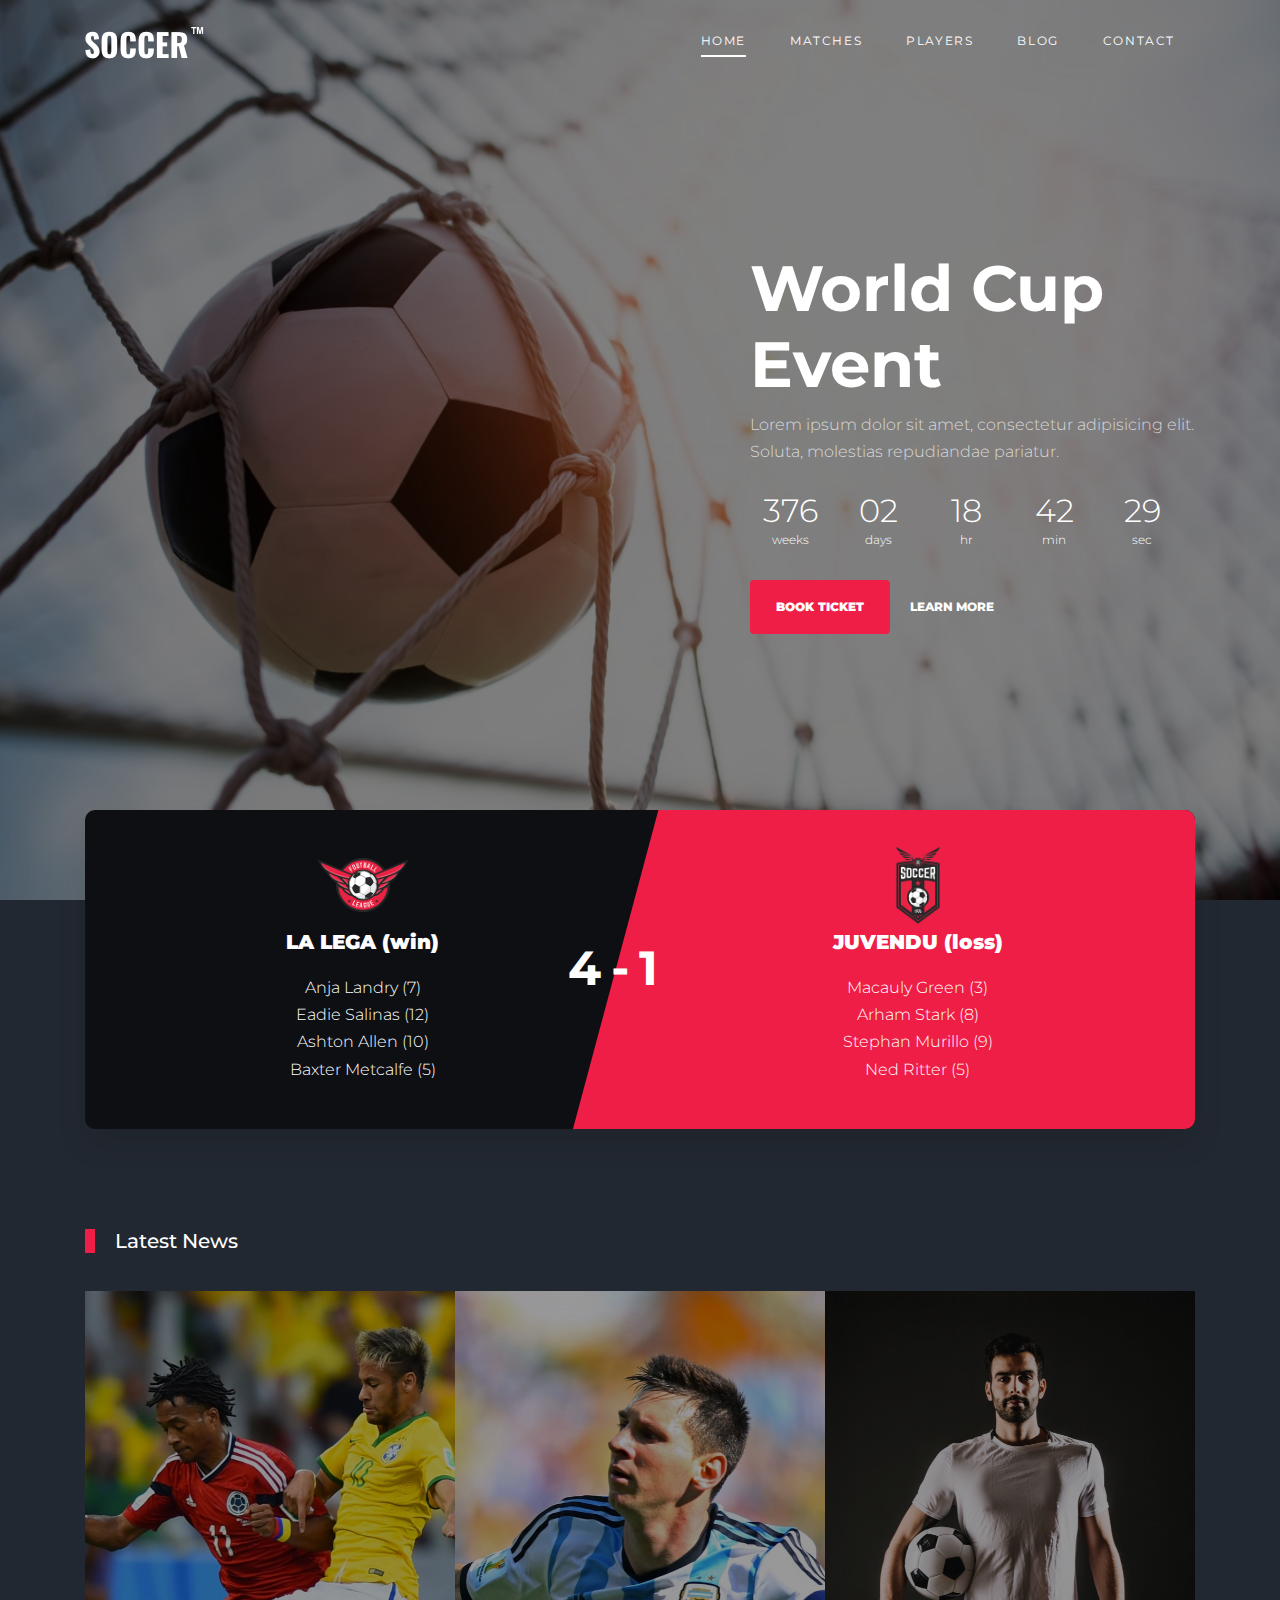
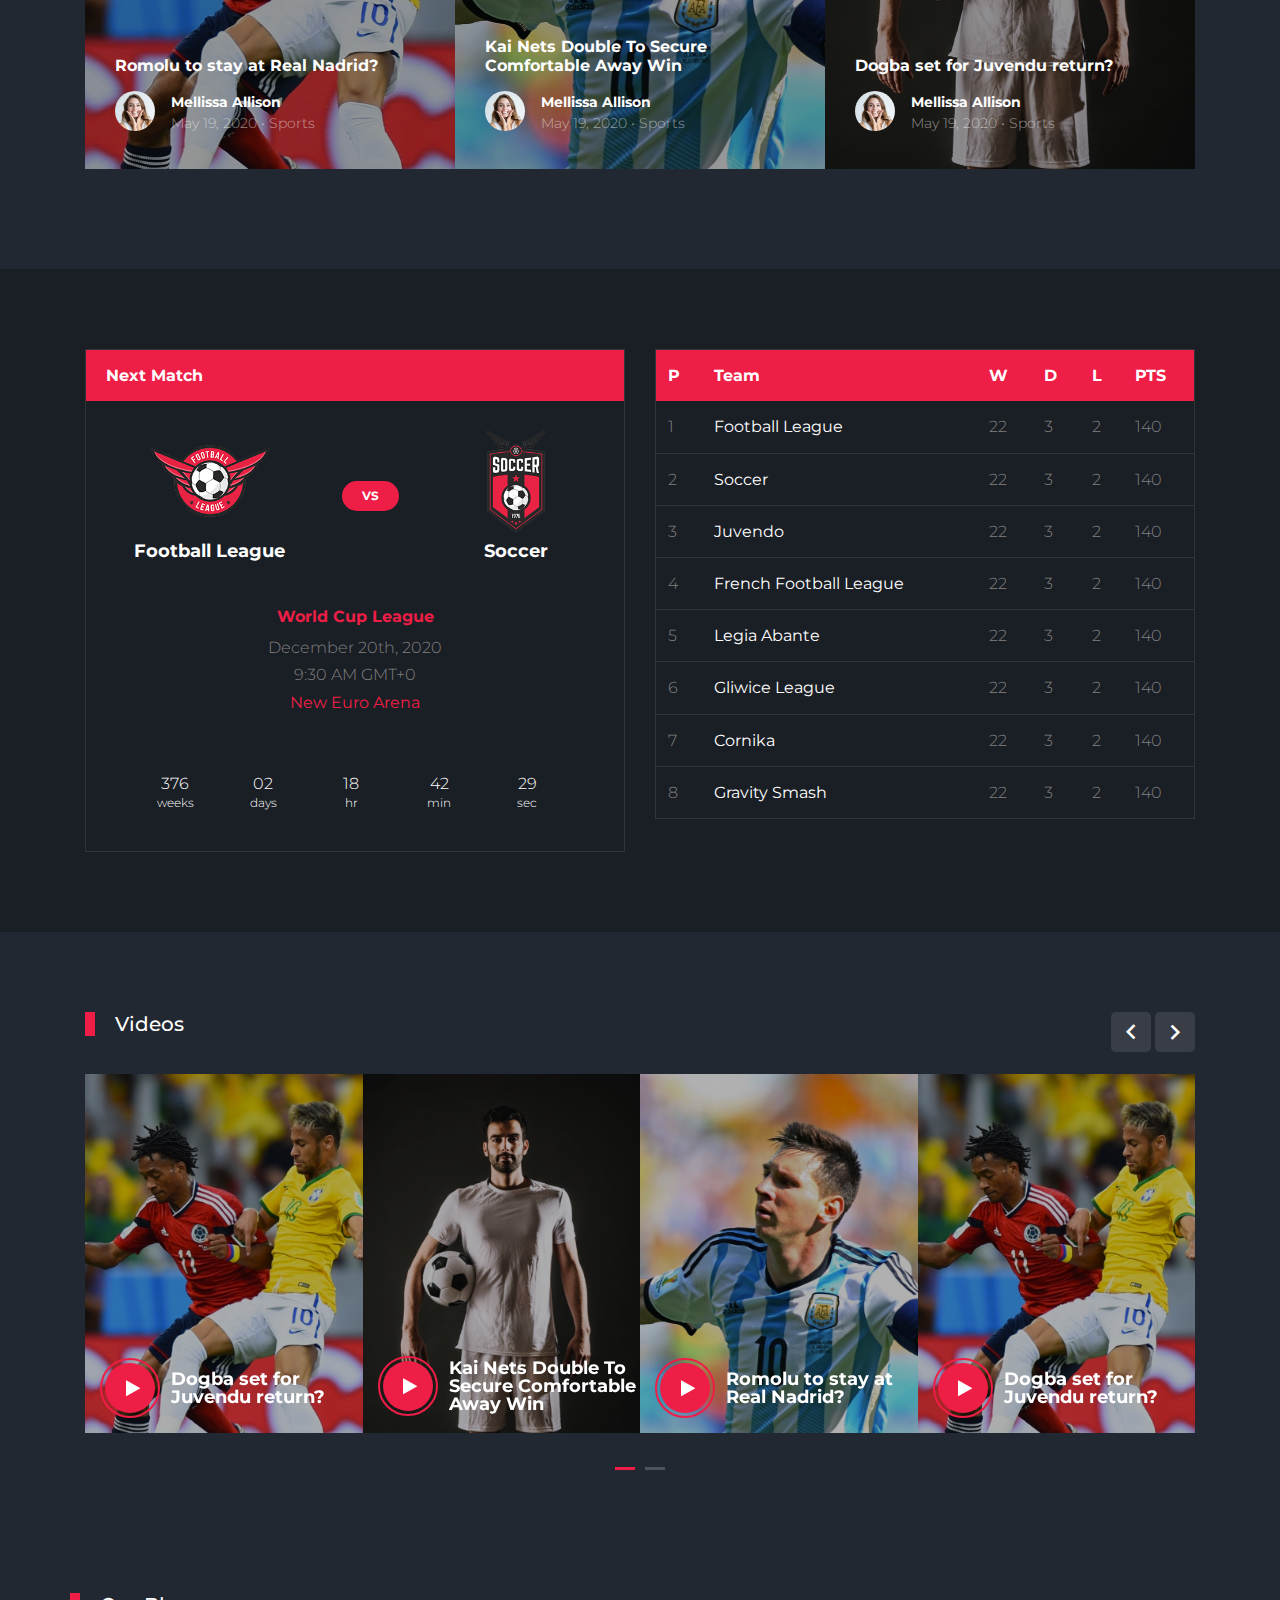
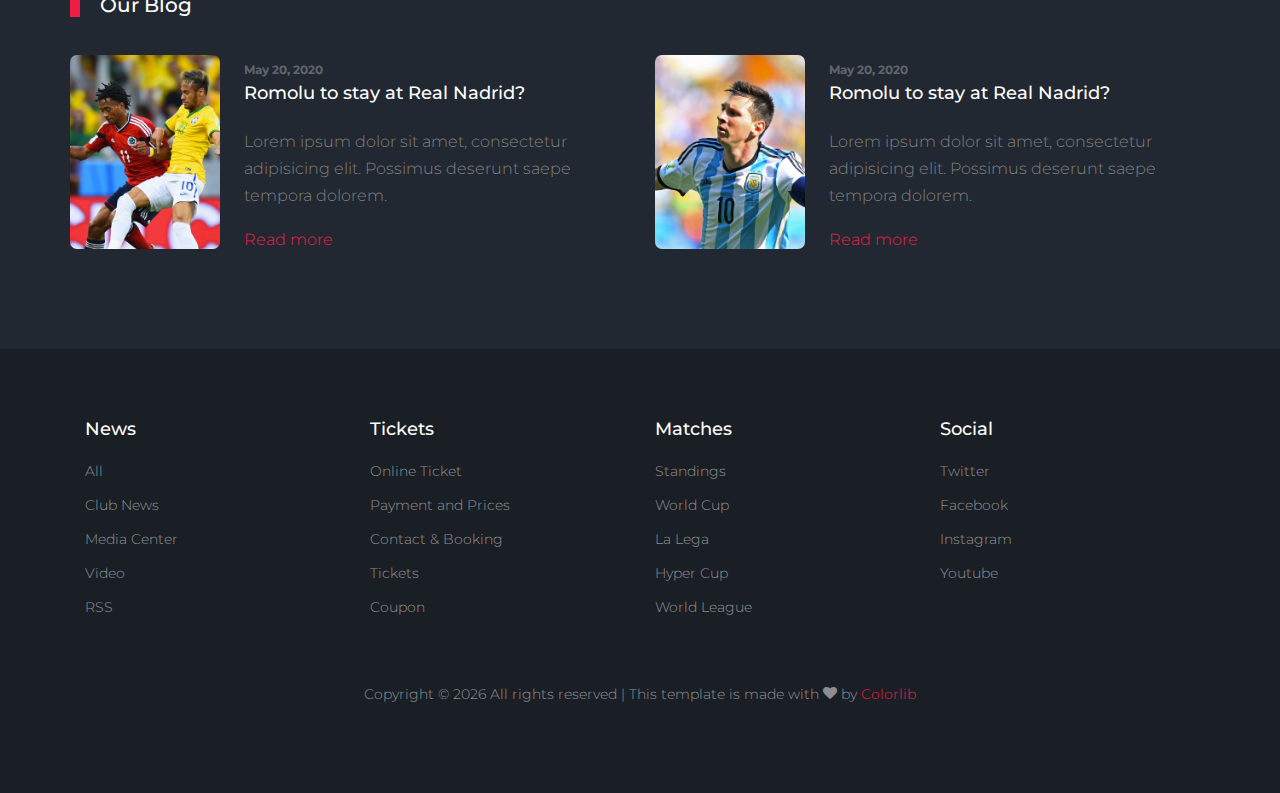
==== index.html @ fb7355cf "UI is added" ====
<!DOCTYPE html>
<html lang="en">

<head>
  <title>Soccer &mdash; Website by Colorlib</title>
  <meta charset="utf-8">
  <meta name="viewport" content="width=device-width, initial-scale=1, shrink-to-fit=no">


  <link href="https://fonts.googleapis.com/css2?family=Montserrat:wght@400;700&display=swap" rel="stylesheet">

  <link rel="stylesheet" href="fonts/icomoon/style.css">

  <link rel="stylesheet" href="css/bootstrap/bootstrap.css">
  <link rel="stylesheet" href="css/jquery-ui.css">
  <link rel="stylesheet" href="css/owl.carousel.min.css">
  <link rel="stylesheet" href="css/owl.theme.default.min.css">
  <link rel="stylesheet" href="css/owl.theme.default.min.css">

  <link rel="stylesheet" href="css/jquery.fancybox.min.css">

  <link rel="stylesheet" href="css/bootstrap-datepicker.css">

  <link rel="stylesheet" href="fonts/flaticon/font/flaticon.css">

  <link rel="stylesheet" href="css/aos.css">

  <link rel="stylesheet" href="css/style.css">



</head>

<body>

  <div class="site-wrap">

    <div class="site-mobile-menu site-navbar-target">
      <div class="site-mobile-menu-header">
        <div class="site-mobile-menu-close">
          <span class="icon-close2 js-menu-toggle"></span>
        </div>
      </div>
      <div class="site-mobile-menu-body"></div>
    </div>


    <header class="site-navbar py-4" role="banner">

      <div class="container">
        <div class="d-flex align-items-center">
          <div class="site-logo">
            <a href="index.html">
              <img src="images/logo.png" alt="Logo">
            </a>
          </div>
          <div class="ml-auto">
            <nav class="site-navigation position-relative text-right" role="navigation">
              <ul class="site-menu main-menu js-clone-nav mr-auto d-none d-lg-block">
                <li class="active"><a href="index.html" class="nav-link">Home</a></li>
                <li><a href="matches.html" class="nav-link">Matches</a></li>
                <li><a href="players.html" class="nav-link">Players</a></li>
                <li><a href="blog.html" class="nav-link">Blog</a></li>
                <li><a href="contact.html" class="nav-link">Contact</a></li>
              </ul>
            </nav>

            <a href="#" class="d-inline-block d-lg-none site-menu-toggle js-menu-toggle text-black float-right text-white"><span
                class="icon-menu h3 text-white"></span></a>
          </div>
        </div>
      </div>

    </header>

    <div class="hero overlay" style="background-image: url('images/bg_3.jpg');">
      <div class="container">
        <div class="row align-items-center">
          <div class="col-lg-5 ml-auto">
            <h1 class="text-white">World Cup Event</h1>
            <p>Lorem ipsum dolor sit amet, consectetur adipisicing elit. Soluta, molestias repudiandae pariatur.</p>
            <div id="date-countdown"></div>
            <p>
              <a href="#" class="btn btn-primary py-3 px-4 mr-3">Book Ticket</a>
              <a href="#" class="more light">Learn More</a>
            </p>  
          </div>
        </div>
      </div>
    </div>

    
    
    <div class="container">
      

      <div class="row">
        <div class="col-lg-12">
          
          <div class="d-flex team-vs">
            <span class="score">4-1</span>
            <div class="team-1 w-50">
              <div class="team-details w-100 text-center">
                <img src="images/logo_1.png" alt="Image" class="img-fluid">
                <h3>LA LEGA <span>(win)</span></h3>
                <ul class="list-unstyled">
                  <li>Anja Landry (7)</li>
                  <li>Eadie Salinas (12)</li>
                  <li>Ashton Allen (10)</li>
                  <li>Baxter Metcalfe (5)</li>
                </ul>
              </div>
            </div>
            <div class="team-2 w-50">
              <div class="team-details w-100 text-center">
                <img src="images/logo_2.png" alt="Image" class="img-fluid">
                <h3>JUVENDU <span>(loss)</span></h3>
                <ul class="list-unstyled">
                  <li>Macauly Green (3)</li>
                  <li>Arham Stark (8)</li>
                  <li>Stephan Murillo (9)</li>
                  <li>Ned Ritter (5)</li>
                </ul>
              </div>
            </div>
          </div>
        </div>
      </div>
    </div>
  

    <div class="latest-news">
      <div class="container">
        <div class="row">
          <div class="col-12 title-section">
            <h2 class="heading">Latest News</h2>
          </div>
        </div>
        <div class="row no-gutters">
          <div class="col-md-4">
            <div class="post-entry">
              <a href="#">
                <img src="images/img_1.jpg" alt="Image" class="img-fluid">
              </a>
              <div class="caption">
                <div class="caption-inner">
                  <h3 class="mb-3">Romolu to stay at Real Nadrid?</h3>
                  <div class="author d-flex align-items-center">
                    <div class="img mb-2 mr-3">
                      <img src="images/person_1.jpg" alt="">
                    </div>
                    <div class="text">
                      <h4>Mellissa Allison</h4>
                      <span>May 19, 2020 &bullet; Sports</span>
                    </div>
                  </div>
                </div>
              </div> 
            </div>
          </div>
          <div class="col-md-4">
            <div class="post-entry">
              <a href="#">
                <img src="images/img_3.jpg" alt="Image" class="img-fluid">
              </a>
              <div class="caption">
                <div class="caption-inner">
                  <h3 class="mb-3">Kai Nets Double To Secure Comfortable Away Win</h3>
                  <div class="author d-flex align-items-center">
                    <div class="img mb-2 mr-3">
                      <img src="images/person_1.jpg" alt="">
                    </div>
                    <div class="text">
                      <h4>Mellissa Allison</h4>
                      <span>May 19, 2020 &bullet; Sports</span>
                    </div>
                  </div>
                </div>
              </div> 
            </div>
          </div>
          <div class="col-md-4">
            <div class="post-entry">
              <a href="#">
                <img src="images/img_2.jpg" alt="Image" class="img-fluid">
              </a>
              <div class="caption">
                <div class="caption-inner">
                  <h3 class="mb-3">Dogba set for Juvendu return?</h3>
                  <div class="author d-flex align-items-center">
                    <div class="img mb-2 mr-3">
                      <img src="images/person_1.jpg" alt="">
                    </div>
                    <div class="text">
                      <h4>Mellissa Allison</h4>
                      <span>May 19, 2020 &bullet; Sports</span>
                    </div>
                  </div>
                </div>
              </div> 
            </div>
          </div>
        </div>

      </div>
    </div>
    
    <div class="site-section bg-dark">
      <div class="container">
        <div class="row">
          <div class="col-lg-6">
            <div class="widget-next-match">
              <div class="widget-title">
                <h3>Next Match</h3>
              </div>
              <div class="widget-body mb-3">
                <div class="widget-vs">
                  <div class="d-flex align-items-center justify-content-around justify-content-between w-100">
                    <div class="team-1 text-center">
                      <img src="images/logo_1.png" alt="Image">
                      <h3>Football League</h3>
                    </div>
                    <div>
                      <span class="vs"><span>VS</span></span>
                    </div>
                    <div class="team-2 text-center">
                      <img src="images/logo_2.png" alt="Image">
                      <h3>Soccer</h3>
                    </div>
                  </div>
                </div>
              </div>

              <div class="text-center widget-vs-contents mb-4">
                <h4>World Cup League</h4>
                <p class="mb-5">
                  <span class="d-block">December 20th, 2020</span>
                  <span class="d-block">9:30 AM GMT+0</span>
                  <strong class="text-primary">New Euro Arena</strong>
                </p>

                <div id="date-countdown2" class="pb-1"></div>
              </div>
            </div>
          </div>
          <div class="col-lg-6">
            
            <div class="widget-next-match">
              <table class="table custom-table">
                <thead>
                  <tr>
                    <th>P</th>
                    <th>Team</th>
                    <th>W</th>
                    <th>D</th>
                    <th>L</th>
                    <th>PTS</th>
                  </tr>
                </thead>
                <tbody>
                  <tr>
                    <td>1</td>
                    <td><strong class="text-white">Football League</strong></td>
                    <td>22</td>
                    <td>3</td>
                    <td>2</td>
                    <td>140</td>
                  </tr>
                  <tr>
                    <td>2</td>
                    <td><strong class="text-white">Soccer</strong></td>
                    <td>22</td>
                    <td>3</td>
                    <td>2</td>
                    <td>140</td>
                  </tr>
                  <tr>
                    <td>3</td>
                    <td><strong class="text-white">Juvendo</strong></td>
                    <td>22</td>
                    <td>3</td>
                    <td>2</td>
                    <td>140</td>
                  </tr>
                  <tr>
                    <td>4</td>
                    <td><strong class="text-white">French Football League</strong></td>
                    <td>22</td>
                    <td>3</td>
                    <td>2</td>
                    <td>140</td>
                  </tr>
                  <tr>
                    <td>5</td>
                    <td><strong class="text-white">Legia Abante</strong></td>
                    <td>22</td>
                    <td>3</td>
                    <td>2</td>
                    <td>140</td>
                  </tr>
                  <tr>
                    <td>6</td>
                    <td><strong class="text-white">Gliwice League</strong></td>
                    <td>22</td>
                    <td>3</td>
                    <td>2</td>
                    <td>140</td>
                  </tr>
                  <tr>
                    <td>7</td>
                    <td><strong class="text-white">Cornika</strong></td>
                    <td>22</td>
                    <td>3</td>
                    <td>2</td>
                    <td>140</td>
                  </tr>
                  <tr>
                    <td>8</td>
                    <td><strong class="text-white">Gravity Smash</strong></td>
                    <td>22</td>
                    <td>3</td>
                    <td>2</td>
                    <td>140</td>
                  </tr>
                </tbody>
              </table>
            </div>

          </div>
        </div>
      </div>
    </div> <!-- .site-section -->

    <div class="site-section">
      <div class="container">
        <div class="row">
          <div class="col-6 title-section">
            <h2 class="heading">Videos</h2>
          </div>
          <div class="col-6 text-right">
            <div class="custom-nav">
            <a href="#" class="js-custom-prev-v2"><span class="icon-keyboard_arrow_left"></span></a>
            <span></span>
            <a href="#" class="js-custom-next-v2"><span class="icon-keyboard_arrow_right"></span></a>
            </div>
          </div>
        </div>


        <div class="owl-4-slider owl-carousel">
          <div class="item">
            <div class="video-media">
              <img src="images/img_1.jpg" alt="Image" class="img-fluid">
              <a href="https://vimeo.com/139714818" class="d-flex play-button align-items-center" data-fancybox>
                <span class="icon mr-3">
                  <span class="icon-play"></span>
                </span>
                <div class="caption">
                  <h3 class="m-0">Dogba set for Juvendu return?</h3>
                </div>
              </a>
            </div>
          </div>
          <div class="item">
            <div class="video-media">
              <img src="images/img_2.jpg" alt="Image" class="img-fluid">
              <a href="https://vimeo.com/139714818" class="d-flex play-button align-items-center" data-fancybox>
                <span class="icon mr-3">
                  <span class="icon-play"></span>
                </span>
                <div class="caption">
                  <h3 class="m-0">Kai Nets Double To Secure Comfortable Away Win</h3>
                </div>
              </a>
            </div>
          </div>
          <div class="item">
            <div class="video-media">
              <img src="images/img_3.jpg" alt="Image" class="img-fluid">
              <a href="https://vimeo.com/139714818" class="d-flex play-button align-items-center" data-fancybox>
                <span class="icon mr-3">
                  <span class="icon-play"></span>
                </span>
                <div class="caption">
                  <h3 class="m-0">Romolu to stay at Real Nadrid?</h3>
                </div>
              </a>
            </div>
          </div>

          <div class="item">
            <div class="video-media">
              <img src="images/img_1.jpg" alt="Image" class="img-fluid">
              <a href="https://vimeo.com/139714818" class="d-flex play-button align-items-center" data-fancybox>
                <span class="icon mr-3">
                  <span class="icon-play"></span>
                </span>
                <div class="caption">
                  <h3 class="m-0">Dogba set for Juvendu return?</h3>
                </div>
              </a>
            </div>
          </div>
          <div class="item">
            <div class="video-media">
              <img src="images/img_2.jpg" alt="Image" class="img-fluid">
              <a href="https://vimeo.com/139714818" class="d-flex play-button align-items-center" data-fancybox>
                <span class="icon mr-3">
                  <span class="icon-play"></span>
                </span>
                <div class="caption">
                  <h3 class="m-0">Kai Nets Double To Secure Comfortable Away Win</h3>
                </div>
              </a>
            </div>
          </div>
          <div class="item">
            <div class="video-media">
              <img src="images/img_3.jpg" alt="Image" class="img-fluid">
              <a href="https://vimeo.com/139714818" class="d-flex play-button align-items-center" data-fancybox>
                <span class="icon mr-3">
                  <span class="icon-play"></span>
                </span>
                <div class="caption">
                  <h3 class="m-0">Romolu to stay at Real Nadrid?</h3>
                </div>
              </a>
            </div>
          </div>

        </div>

      </div>
    </div>

    <div class="container site-section">
      <div class="row">
        <div class="col-6 title-section">
          <h2 class="heading">Our Blog</h2>
        </div>
      </div>
      <div class="row">
        <div class="col-lg-6">
          <div class="custom-media d-flex">
            <div class="img mr-4">
              <img src="images/img_1.jpg" alt="Image" class="img-fluid">
            </div>
            <div class="text">
              <span class="meta">May 20, 2020</span>
              <h3 class="mb-4"><a href="#">Romolu to stay at Real Nadrid?</a></h3>
              <p>Lorem ipsum dolor sit amet, consectetur adipisicing elit. Possimus deserunt saepe tempora dolorem.</p>
              <p><a href="#">Read more</a></p>
            </div>
          </div>
        </div>
        <div class="col-lg-6">
          <div class="custom-media d-flex">
            <div class="img mr-4">
              <img src="images/img_3.jpg" alt="Image" class="img-fluid">
            </div>
            <div class="text">
              <span class="meta">May 20, 2020</span>
              <h3 class="mb-4"><a href="#">Romolu to stay at Real Nadrid?</a></h3>
              <p>Lorem ipsum dolor sit amet, consectetur adipisicing elit. Possimus deserunt saepe tempora dolorem.</p>
              <p><a href="#">Read more</a></p>
            </div>
          </div>
        </div>
      </div>
    </div>



    <footer class="footer-section">
      <div class="container">
        <div class="row">
          <div class="col-lg-3">
            <div class="widget mb-3">
              <h3>News</h3>
              <ul class="list-unstyled links">
                <li><a href="#">All</a></li>
                <li><a href="#">Club News</a></li>
                <li><a href="#">Media Center</a></li>
                <li><a href="#">Video</a></li>
                <li><a href="#">RSS</a></li>
              </ul>
            </div>
          </div>
          <div class="col-lg-3">
            <div class="widget mb-3">
              <h3>Tickets</h3>
              <ul class="list-unstyled links">
                <li><a href="#">Online Ticket</a></li>
                <li><a href="#">Payment and Prices</a></li>
                <li><a href="#">Contact &amp; Booking</a></li>
                <li><a href="#">Tickets</a></li>
                <li><a href="#">Coupon</a></li>
              </ul>
            </div>
          </div>
          <div class="col-lg-3">
            <div class="widget mb-3">
              <h3>Matches</h3>
              <ul class="list-unstyled links">
                <li><a href="#">Standings</a></li>
                <li><a href="#">World Cup</a></li>
                <li><a href="#">La Lega</a></li>
                <li><a href="#">Hyper Cup</a></li>
                <li><a href="#">World League</a></li>
              </ul>
            </div>
          </div>

          <div class="col-lg-3">
            <div class="widget mb-3">
              <h3>Social</h3>
              <ul class="list-unstyled links">
                <li><a href="#">Twitter</a></li>
                <li><a href="#">Facebook</a></li>
                <li><a href="#">Instagram</a></li>
                <li><a href="#">Youtube</a></li>
              </ul>
            </div>
          </div>

        </div>

        <div class="row text-center">
          <div class="col-md-12">
            <div class=" pt-5">
              <p>
                <!-- Link back to Colorlib can't be removed. Template is licensed under CC BY 3.0. -->
                Copyright &copy;
                <script>
                  document.write(new Date().getFullYear());
                </script> All rights reserved | This template is made with <i class="icon-heart"
                  aria-hidden="true"></i> by <a href="https://colorlib.com" target="_blank">Colorlib</a>
                <!-- Link back to Colorlib can't be removed. Template is licensed under CC BY 3.0. -->
              </p>
            </div>
          </div>

        </div>
      </div>
    </footer>



  </div>
  <!-- .site-wrap -->

  <script src="js/jquery-3.3.1.min.js"></script>
  <script src="js/jquery-migrate-3.0.1.min.js"></script>
  <script src="js/jquery-ui.js"></script>
  <script src="js/popper.min.js"></script>
  <script src="js/bootstrap.min.js"></script>
  <script src="js/owl.carousel.min.js"></script>
  <script src="js/jquery.stellar.min.js"></script>
  <script src="js/jquery.countdown.min.js"></script>
  <script src="js/bootstrap-datepicker.min.js"></script>
  <script src="js/jquery.easing.1.3.js"></script>
  <script src="js/aos.js"></script>
  <script src="js/jquery.fancybox.min.js"></script>
  <script src="js/jquery.sticky.js"></script>
  <script src="js/jquery.mb.YTPlayer.min.js"></script>


  <script src="js/main.js"></script>

</body>

</html>
---- fonts/icomoon/style.css ----
@font-face {
  font-family: 'icomoon';
  src:  url('fonts/icomoon.eot?10si43');
  src:  url('fonts/icomoon.eot?10si43#iefix') format('embedded-opentype'),
    url('fonts/icomoon.ttf?10si43') format('truetype'),
    url('fonts/icomoon.woff?10si43') format('woff'),
    url('fonts/icomoon.svg?10si43#icomoon') format('svg');
  font-weight: normal;
  font-style: normal;
}

[class^="icon-"], [class*=" icon-"] {
  /* use !important to prevent issues with browser extensions that change fonts */
  font-family: 'icomoon' !important;
  speak: none;
  font-style: normal;
  font-weight: normal;
  font-variant: normal;
  text-transform: none;
  line-height: 1;

  /* Better Font Rendering =========== */
  -webkit-font-smoothing: antialiased;
  -moz-osx-font-smoothing: grayscale;
}

.icon-asterisk:before {
  content: "\f069";
}
.icon-plus:before {
  content: "\f067";
}
.icon-question:before {
  content: "\f128";
}
.icon-minus:before {
  content: "\f068";
}
.icon-glass:before {
  content: "\f000";
}
.icon-music:before {
  content: "\f001";
}
.icon-search:before {
  content: "\f002";
}
.icon-envelope-o:before {
  content: "\f003";
}
.icon-heart:before {
  content: "\f004";
}
.icon-star:before {
  content: "\f005";
}
.icon-star-o:before {
  content: "\f006";
}
.icon-user:before {
  content: "\f007";
}
.icon-film:before {
  content: "\f008";
}
.icon-th-large:before {
  content: "\f009";
}
.icon-th:before {
  content: "\f00a";
}
.icon-th-list:before {
  content: "\f00b";
}
.icon-check:before {
  content: "\f00c";
}
.icon-close:before {
  content: "\f00d";
}
.icon-remove:before {
  content: "\f00d";
}
.icon-times:before {
  content: "\f00d";
}
.icon-search-plus:before {
  content: "\f00e";
}
.icon-search-minus:before {
  content: "\f010";
}
.icon-power-off:before {
  content: "\f011";
}
.icon-signal:before {
  content: "\f012";
}
.icon-cog:before {
  content: "\f013";
}
.icon-gear:before {
  content: "\f013";
}
.icon-trash-o:before {
  content: "\f014";
}
.icon-home:before {
  content: "\f015";
}
.icon-file-o:before {
  content: "\f016";
}
.icon-clock-o:before {
  content: "\f017";
}
.icon-road:before {
  content: "\f018";
}
.icon-download:before {
  content: "\f019";
}
.icon-arrow-circle-o-down:before {
  content: "\f01a";
}
.icon-arrow-circle-o-up:before {
  content: "\f01b";
}
.icon-inbox:before {
  content: "\f01c";
}
.icon-play-circle-o:before {
  content: "\f01d";
}
.icon-repeat:before {
  content: "\f01e";
}
.icon-rotate-right:before {
  content: "\f01e";
}
.icon-refresh:before {
  content: "\f021";
}
.icon-list-alt:before {
  content: "\f022";
}
.icon-lock:before {
  content: "\f023";
}
.icon-flag:before {
  content: "\f024";
}
.icon-headphones:before {
  content: "\f025";
}
.icon-volume-off:before {
  content: "\f026";
}
.icon-volume-down:before {
  content: "\f027";
}
.icon-volume-up:before {
  content: "\f028";
}
.icon-qrcode:before {
  content: "\f029";
}
.icon-barcode:before {
  content: "\f02a";
}
.icon-tag:before {
  content: "\f02b";
}
.icon-tags:before {
  content: "\f02c";
}
.icon-book:before {
  content: "\f02d";
}
.icon-bookmark:before {
  content: "\f02e";
}
.icon-print:before {
  content: "\f02f";
}
.icon-camera:before {
  content: "\f030";
}
.icon-font:before {
  content: "\f031";
}
.icon-bold:before {
  content: "\f032";
}
.icon-italic:before {
  content: "\f033";
}
.icon-text-height:before {
  content: "\f034";
}
.icon-text-width:before {
  content: "\f035";
}
.icon-align-left:before {
  content: "\f036";
}
.icon-align-center:before {
  content: "\f037";
}
.icon-align-right:before {
  content: "\f038";
}
.icon-align-justify:before {
  content: "\f039";
}
.icon-list:before {
  content: "\f03a";
}
.icon-dedent:before {
  content: "\f03b";
}
.icon-outdent:before {
  content: "\f03b";
}
.icon-indent:before {
  content: "\f03c";
}
.icon-video-camera:before {
  content: "\f03d";
}
.icon-image:before {
  content: "\f03e";
}
.icon-photo:before {
  content: "\f03e";
}
.icon-picture-o:before {
  content: "\f03e";
}
.icon-pencil:before {
  content: "\f040";
}
.icon-map-marker:before {
  content: "\f041";
}
.icon-adjust:before {
  content: "\f042";
}
.icon-tint:before {
  content: "\f043";
}
.icon-edit:before {
  content: "\f044";
}
.icon-pencil-square-o:before {
  content: "\f044";
}
.icon-share-square-o:before {
  content: "\f045";
}
.icon-check-square-o:before {
  content: "\f046";
}
.icon-arrows:before {
  content: "\f047";
}
.icon-step-backward:before {
  content: "\f048";
}
.icon-fast-backward:before {
  content: "\f049";
}
.icon-backward:before {
  content: "\f04a";
}
.icon-play:before {
  content: "\f04b";
}
.icon-pause:before {
  content: "\f04c";
}
.icon-stop:before {
  content: "\f04d";
}
.icon-forward:before {
  content: "\f04e";
}
.icon-fast-forward:before {
  content: "\f050";
}
.icon-step-forward:before {
  content: "\f051";
}
.icon-eject:before {
  content: "\f052";
}
.icon-chevron-left:before {
  content: "\f053";
}
.icon-chevron-right:before {
  content: "\f054";
}
.icon-plus-circle:before {
  content: "\f055";
}
.icon-minus-circle:before {
  content: "\f056";
}
.icon-times-circle:before {
  content: "\f057";
}
.icon-check-circle:before {
  content: "\f058";
}
.icon-question-circle:before {
  content: "\f059";
}
.icon-info-circle:before {
  content: "\f05a";
}
.icon-crosshairs:before {
  content: "\f05b";
}
.icon-times-circle-o:before {
  content: "\f05c";
}
.icon-check-circle-o:before {
  content: "\f05d";
}
.icon-ban:before {
  content: "\f05e";
}
.icon-arrow-left:before {
  content: "\f060";
}
.icon-arrow-right:before {
  content: "\f061";
}
.icon-arrow-up:before {
  content: "\f062";
}
.icon-arrow-down:before {
  content: "\f063";
}
.icon-mail-forward:before {
  content: "\f064";
}
.icon-share:before {
  content: "\f064";
}
.icon-expand:before {
  content: "\f065";
}
.icon-compress:before {
  content: "\f066";
}
.icon-exclamation-circle:before {
  content: "\f06a";
}
.icon-gift:before {
  content: "\f06b";
}
.icon-leaf:before {
  content: "\f06c";
}
.icon-fire:before {
  content: "\f06d";
}
.icon-eye:before {
  content: "\f06e";
}
.icon-eye-slash:before {
  content: "\f070";
}
.icon-exclamation-triangle:before {
  content: "\f071";
}
.icon-warning:before {
  content: "\f071";
}
.icon-plane:before {
  content: "\f072";
}
.icon-calendar:before {
  content: "\f073";
}
.icon-random:before {
  content: "\f074";
}
.icon-comment:before {
  content: "\f075";
}
.icon-magnet:before {
  content: "\f076";
}
.icon-chevron-up:before {
  content: "\f077";
}
.icon-chevron-down:before {
  content: "\f078";
}
.icon-retweet:before {
  content: "\f079";
}
.icon-shopping-cart:before {
  content: "\f07a";
}
.icon-folder:before {
  content: "\f07b";
}
.icon-folder-open:before {
  content: "\f07c";
}
.icon-arrows-v:before {
  content: "\f07d";
}
.icon-arrows-h:before {
  content: "\f07e";
}
.icon-bar-chart:before {
  content: "\f080";
}
.icon-bar-chart-o:before {
  content: "\f080";
}
.icon-twitter-square:before {
  content: "\f081";
}
.icon-facebook-square:before {
  content: "\f082";
}
.icon-camera-retro:before {
  content: "\f083";
}
.icon-key:before {
  content: "\f084";
}
.icon-cogs:before {
  content: "\f085";
}
.icon-gears:before {
  content: "\f085";
}
.icon-comments:before {
  content: "\f086";
}
.icon-thumbs-o-up:before {
  content: "\f087";
}
.icon-thumbs-o-down:before {
  content: "\f088";
}
.icon-star-half:before {
  content: "\f089";
}
.icon-heart-o:before {
  content: "\f08a";
}
.icon-sign-out:before {
  content: "\f08b";
}
.icon-linkedin-square:before {
  content: "\f08c";
}
.icon-thumb-tack:before {
  content: "\f08d";
}
.icon-external-link:before {
  content: "\f08e";
}
.icon-sign-in:before {
  content: "\f090";
}
.icon-trophy:before {
  content: "\f091";
}
.icon-github-square:before {
  content: "\f092";
}
.icon-upload:before {
  content: "\f093";
}
.icon-lemon-o:before {
  content: "\f094";
}
.icon-phone:before {
  content: "\f095";
}
.icon-square-o:before {
  content: "\f096";
}
.icon-bookmark-o:before {
  content: "\f097";
}
.icon-phone-square:before {
  content: "\f098";
}
.icon-twitter:before {
  content: "\f099";
}
.icon-facebook:before {
  content: "\f09a";
}
.icon-facebook-f:before {
  content: "\f09a";
}
.icon-github:before {
  content: "\f09b";
}
.icon-unlock:before {
  content: "\f09c";
}
.icon-credit-card:before {
  content: "\f09d";
}
.icon-feed:before {
  content: "\f09e";
}
.icon-rss:before {
  content: "\f09e";
}
.icon-hdd-o:before {
  content: "\f0a0";
}
.icon-bullhorn:before {
  content: "\f0a1";
}
.icon-bell-o:before {
  content: "\f0a2";
}
.icon-certificate:before {
  content: "\f0a3";
}
.icon-hand-o-right:before {
  content: "\f0a4";
}
.icon-hand-o-left:before {
  content: "\f0a5";
}
.icon-hand-o-up:before {
  content: "\f0a6";
}
.icon-hand-o-down:before {
  content: "\f0a7";
}
.icon-arrow-circle-left:before {
  content: "\f0a8";
}
.icon-arrow-circle-right:before {
  content: "\f0a9";
}
.icon-arrow-circle-up:before {
  content: "\f0aa";
}
.icon-arrow-circle-down:before {
  content: "\f0ab";
}
.icon-globe:before {
  content: "\f0ac";
}
.icon-wrench:before {
  content: "\f0ad";
}
.icon-tasks:before {
  content: "\f0ae";
}
.icon-filter:before {
  content: "\f0b0";
}
.icon-briefcase:before {
  content: "\f0b1";
}
.icon-arrows-alt:before {
  content: "\f0b2";
}
.icon-group:before {
  content: "\f0c0";
}
.icon-users:before {
  content: "\f0c0";
}
.icon-chain:before {
  content: "\f0c1";
}
.icon-link:before {
  content: "\f0c1";
}
.icon-cloud:before {
  content: "\f0c2";
}
.icon-flask:before {
  content: "\f0c3";
}
.icon-cut:before {
  content: "\f0c4";
}
.icon-scissors:before {
  content: "\f0c4";
}
.icon-copy:before {
  content: "\f0c5";
}
.icon-files-o:before {
  content: "\f0c5";
}
.icon-paperclip:before {
  content: "\f0c6";
}
.icon-floppy-o:before {
  content: "\f0c7";
}
.icon-save:before {
  content: "\f0c7";
}
.icon-square:before {
  content: "\f0c8";
}
.icon-bars:before {
  content: "\f0c9";
}
.icon-navicon:before {
  content: "\f0c9";
}
.icon-reorder:before {
  content: "\f0c9";
}
.icon-list-ul:before {
  content: "\f0ca";
}
.icon-list-ol:before {
  content: "\f0cb";
}
.icon-strikethrough:before {
  content: "\f0cc";
}
.icon-underline:before {
  content: "\f0cd";
}
.icon-table:before {
  content: "\f0ce";
}
.icon-magic:before {
  content: "\f0d0";
}
.icon-truck:before {
  content: "\f0d1";
}
.icon-pinterest:before {
  content: "\f0d2";
}
.icon-pinterest-square:before {
  content: "\f0d3";
}
.icon-google-plus-square:before {
  content: "\f0d4";
}
.icon-google-plus:before {
  content: "\f0d5";
}
.icon-money:before {
  content: "\f0d6";
}
.icon-caret-down:before {
  content: "\f0d7";
}
.icon-caret-up:before {
  content: "\f0d8";
}
.icon-caret-left:before {
  content: "\f0d9";
}
.icon-caret-right:before {
  content: "\f0da";
}
.icon-columns:before {
  content: "\f0db";
}
.icon-sort:before {
  content: "\f0dc";
}
.icon-unsorted:before {
  content: "\f0dc";
}
.icon-sort-desc:before {
  content: "\f0dd";
}
.icon-sort-down:before {
  content: "\f0dd";
}
.icon-sort-asc:before {
  content: "\f0de";
}
.icon-sort-up:before {
  content: "\f0de";
}
.icon-envelope:before {
  content: "\f0e0";
}
.icon-linkedin:before {
  content: "\f0e1";
}
.icon-rotate-left:before {
  content: "\f0e2";
}
.icon-undo:before {
  content: "\f0e2";
}
.icon-gavel:before {
  content: "\f0e3";
}
.icon-legal:before {
  content: "\f0e3";
}
.icon-dashboard:before {
  content: "\f0e4";
}
.icon-tachometer:before {
  content: "\f0e4";
}
.icon-comment-o:before {
  content: "\f0e5";
}
.icon-comments-o:before {
  content: "\f0e6";
}
.icon-bolt:before {
  content: "\f0e7";
}
.icon-flash:before {
  content: "\f0e7";
}
.icon-sitemap:before {
  content: "\f0e8";
}
.icon-umbrella:before {
  content: "\f0e9";
}
.icon-clipboard:before {
  content: "\f0ea";
}
.icon-paste:before {
  content: "\f0ea";
}
.icon-lightbulb-o:before {
  content: "\f0eb";
}
.icon-exchange:before {
  content: "\f0ec";
}
.icon-cloud-download:before {
  content: "\f0ed";
}
.icon-cloud-upload:before {
  content: "\f0ee";
}
.icon-user-md:before {
  content: "\f0f0";
}
.icon-stethoscope:before {
  content: "\f0f1";
}
.icon-suitcase:before {
  content: "\f0f2";
}
.icon-bell:before {
  content: "\f0f3";
}
.icon-coffee:before {
  content: "\f0f4";
}
.icon-cutlery:before {
  content: "\f0f5";
}
.icon-file-text-o:before {
  content: "\f0f6";
}
.icon-building-o:before {
  content: "\f0f7";
}
.icon-hospital-o:before {
  content: "\f0f8";
}
.icon-ambulance:before {
  content: "\f0f9";
}
.icon-medkit:before {
  content: "\f0fa";
}
.icon-fighter-jet:before {
  content: "\f0fb";
}
.icon-beer:before {
  content: "\f0fc";
}
.icon-h-square:before {
  content: "\f0fd";
}
.icon-plus-square:before {
  content: "\f0fe";
}
.icon-angle-double-left:before {
  content: "\f100";
}
.icon-angle-double-right:before {
  content: "\f101";
}
.icon-angle-double-up:before {
  content: "\f102";
}
.icon-angle-double-down:before {
  content: "\f103";
}
.icon-angle-left:before {
  content: "\f104";
}
.icon-angle-right:before {
  content: "\f105";
}
.icon-angle-up:before {
  content: "\f106";
}
.icon-angle-down:before {
  content: "\f107";
}
.icon-desktop:before {
  content: "\f108";
}
.icon-laptop:before {
  content: "\f109";
}
.icon-tablet:before {
  content: "\f10a";
}
.icon-mobile:before {
  content: "\f10b";
}
.icon-mobile-phone:before {
  content: "\f10b";
}
.icon-circle-o:before {
  content: "\f10c";
}
.icon-quote-left:before {
  content: "\f10d";
}
.icon-quote-right:before {
  content: "\f10e";
}
.icon-spinner:before {
  content: "\f110";
}
.icon-circle:before {
  content: "\f111";
}
.icon-mail-reply:before {
  content: "\f112";
}
.icon-reply:before {
  content: "\f112";
}
.icon-github-alt:before {
  content: "\f113";
}
.icon-folder-o:before {
  content: "\f114";
}
.icon-folder-open-o:before {
  content: "\f115";
}
.icon-smile-o:before {
  content: "\f118";
}
.icon-frown-o:before {
  content: "\f119";
}
.icon-meh-o:before {
  content: "\f11a";
}
.icon-gamepad:before {
  content: "\f11b";
}
.icon-keyboard-o:before {
  content: "\f11c";
}
.icon-flag-o:before {
  content: "\f11d";
}
.icon-flag-checkered:before {
  content: "\f11e";
}
.icon-terminal:before {
  content: "\f120";
}
.icon-code:before {
  content: "\f121";
}
.icon-mail-reply-all:before {
  content: "\f122";
}
.icon-reply-all:before {
  content: "\f122";
}
.icon-star-half-empty:before {
  content: "\f123";
}
.icon-star-half-full:before {
  content: "\f123";
}
.icon-star-half-o:before {
  content: "\f123";
}
.icon-location-arrow:before {
  content: "\f124";
}
.icon-crop:before {
  content: "\f125";
}
.icon-code-fork:before {
  content: "\f126";
}
.icon-chain-broken:before {
  content: "\f127";
}
.icon-unlink:before {
  content: "\f127";
}
.icon-info:before {
  content: "\f129";
}
.icon-exclamation:before {
  content: "\f12a";
}
.icon-superscript:before {
  content: "\f12b";
}
.icon-subscript:before {
  content: "\f12c";
}
.icon-eraser:before {
  content: "\f12d";
}
.icon-puzzle-piece:before {
  content: "\f12e";
}
.icon-microphone:before {
  content: "\f130";
}
.icon-microphone-slash:before {
  content: "\f131";
}
.icon-shield:before {
  content: "\f132";
}
.icon-calendar-o:before {
  content: "\f133";
}
.icon-fire-extinguisher:before {
  content: "\f134";
}
.icon-rocket:before {
  content: "\f135";
}
.icon-maxcdn:before {
  content: "\f136";
}
.icon-chevron-circle-left:before {
  content: "\f137";
}
.icon-chevron-circle-right:before {
  content: "\f138";
}
.icon-chevron-circle-up:before {
  content: "\f139";
}
.icon-chevron-circle-down:before {
  content: "\f13a";
}
.icon-html5:before {
  content: "\f13b";
}
.icon-css3:before {
  content: "\f13c";
}
.icon-anchor:before {
  content: "\f13d";
}
.icon-unlock-alt:before {
  content: "\f13e";
}
.icon-bullseye:before {
  content: "\f140";
}
.icon-ellipsis-h:before {
  content: "\f141";
}
.icon-ellipsis-v:before {
  content: "\f142";
}
.icon-rss-square:before {
  content: "\f143";
}
.icon-play-circle:before {
  content: "\f144";
}
.icon-ticket:before {
  content: "\f145";
}
.icon-minus-square:before {
  content: "\f146";
}
.icon-minus-square-o:before {
  content: "\f147";
}
.icon-level-up:before {
  content: "\f148";
}
.icon-level-down:before {
  content: "\f149";
}
.icon-check-square:before {
  content: "\f14a";
}
.icon-pencil-square:before {
  content: "\f14b";
}
.icon-external-link-square:before {
  content: "\f14c";
}
.icon-share-square:before {
  content: "\f14d";
}
.icon-compass:before {
  content: "\f14e";
}
.icon-caret-square-o-down:before {
  content: "\f150";
}
.icon-toggle-down:before {
  content: "\f150";
}
.icon-caret-square-o-up:before {
  content: "\f151";
}
.icon-toggle-up:before {
  content: "\f151";
}
.icon-caret-square-o-right:before {
  content: "\f152";
}
.icon-toggle-right:before {
  content: "\f152";
}
.icon-eur:before {
  content: "\f153";
}
.icon-euro:before {
  content: "\f153";
}
.icon-gbp:before {
  content: "\f154";
}
.icon-dollar:before {
  content: "\f155";
}
.icon-usd:before {
  content: "\f155";
}
.icon-inr:before {
  content: "\f156";
}
.icon-rupee:before {
  content: "\f156";
}
.icon-cny:before {
  content: "\f157";
}
.icon-jpy:before {
  content: "\f157";
}
.icon-rmb:before {
  content: "\f157";
}
.icon-yen:before {
  content: "\f157";
}
.icon-rouble:before {
  content: "\f158";
}
.icon-rub:before {
  content: "\f158";
}
.icon-ruble:before {
  content: "\f158";
}
.icon-krw:before {
  content: "\f159";
}
.icon-won:before {
  content: "\f159";
}
.icon-bitcoin:before {
  content: "\f15a";
}
.icon-btc:before {
  content: "\f15a";
}
.icon-file:before {
  content: "\f15b";
}
.icon-file-text:before {
  content: "\f15c";
}
.icon-sort-alpha-asc:before {
  content: "\f15d";
}
.icon-sort-alpha-desc:before {
  content: "\f15e";
}
.icon-sort-amount-asc:before {
  content: "\f160";
}
.icon-sort-amount-desc:before {
  content: "\f161";
}
.icon-sort-numeric-asc:before {
  content: "\f162";
}
.icon-sort-numeric-desc:before {
  content: "\f163";
}
.icon-thumbs-up:before {
  content: "\f164";
}
.icon-thumbs-down:before {
  content: "\f165";
}
.icon-youtube-square:before {
  content: "\f166";
}
.icon-youtube:before {
  content: "\f167";
}
.icon-xing:before {
  content: "\f168";
}
.icon-xing-square:before {
  content: "\f169";
}
.icon-youtube-play:before {
  content: "\f16a";
}
.icon-dropbox:before {
  content: "\f16b";
}
.icon-stack-overflow:before {
  content: "\f16c";
}
.icon-instagram:before {
  content: "\f16d";
}
.icon-flickr:before {
  content: "\f16e";
}
.icon-adn:before {
  content: "\f170";
}
.icon-bitbucket:before {
  content: "\f171";
}
.icon-bitbucket-square:before {
  content: "\f172";
}
.icon-tumblr:before {
  content: "\f173";
}
.icon-tumblr-square:before {
  content: "\f174";
}
.icon-long-arrow-down:before {
  content: "\f175";
}
.icon-long-arrow-up:before {
  content: "\f176";
}
.icon-long-arrow-left:before {
  content: "\f177";
}
.icon-long-arrow-right:before {
  content: "\f178";
}
.icon-apple:before {
  content: "\f179";
}
.icon-windows:before {
  content: "\f17a";
}
.icon-android:before {
  content: "\f17b";
}
.icon-linux:before {
  content: "\f17c";
}
.icon-dribbble:before {
  content: "\f17d";
}
.icon-skype:before {
  content: "\f17e";
}
.icon-foursquare:before {
  content: "\f180";
}
.icon-trello:before {
  content: "\f181";
}
.icon-female:before {
  content: "\f182";
}
.icon-male:before {
  content: "\f183";
}
.icon-gittip:before {
  content: "\f184";
}
.icon-gratipay:before {
  content: "\f184";
}
.icon-sun-o:before {
  content: "\f185";
}
.icon-moon-o:before {
  content: "\f186";
}
.icon-archive:before {
  content: "\f187";
}
.icon-bug:before {
  content: "\f188";
}
.icon-vk:before {
  content: "\f189";
}
.icon-weibo:before {
  content: "\f18a";
}
.icon-renren:before {
  content: "\f18b";
}
.icon-pagelines:before {
  content: "\f18c";
}
.icon-stack-exchange:before {
  content: "\f18d";
}
.icon-arrow-circle-o-right:before {
  content: "\f18e";
}
.icon-arrow-circle-o-left:before {
  content: "\f190";
}
.icon-caret-square-o-left:before {
  content: "\f191";
}
.icon-toggle-left:before {
  content: "\f191";
}
.icon-dot-circle-o:before {
  content: "\f192";
}
.icon-wheelchair:before {
  content: "\f193";
}
.icon-vimeo-square:before {
  content: "\f194";
}
.icon-try:before {
  content: "\f195";
}
.icon-turkish-lira:before {
  content: "\f195";
}
.icon-plus-square-o:before {
  content: "\f196";
}
.icon-space-shuttle:before {
  content: "\f197";
}
.icon-slack:before {
  content: "\f198";
}
.icon-envelope-square:before {
  content: "\f199";
}
.icon-wordpress:before {
  content: "\f19a";
}
.icon-openid:before {
  content: "\f19b";
}
.icon-bank:before {
  content: "\f19c";
}
.icon-institution:before {
  content: "\f19c";
}
.icon-university:before {
  content: "\f19c";
}
.icon-graduation-cap:before {
  content: "\f19d";
}
.icon-mortar-board:before {
  content: "\f19d";
}
.icon-yahoo:before {
  content: "\f19e";
}
.icon-google:before {
  content: "\f1a0";
}
.icon-reddit:before {
  content: "\f1a1";
}
.icon-reddit-square:before {
  content: "\f1a2";
}
.icon-stumbleupon-circle:before {
  content: "\f1a3";
}
.icon-stumbleupon:before {
  content: "\f1a4";
}
.icon-delicious:before {
  content: "\f1a5";
}
.icon-digg:before {
  content: "\f1a6";
}
.icon-pied-piper-pp:before {
  content: "\f1a7";
}
.icon-pied-piper-alt:before {
  content: "\f1a8";
}
.icon-drupal:before {
  content: "\f1a9";
}
.icon-joomla:before {
  content: "\f1aa";
}
.icon-language:before {
  content: "\f1ab";
}
.icon-fax:before {
  content: "\f1ac";
}
.icon-building:before {
  content: "\f1ad";
}
.icon-child:before {
  content: "\f1ae";
}
.icon-paw:before {
  content: "\f1b0";
}
.icon-spoon:before {
  content: "\f1b1";
}
.icon-cube:before {
  content: "\f1b2";
}
.icon-cubes:before {
  content: "\f1b3";
}
.icon-behance:before {
  content: "\f1b4";
}
.icon-behance-square:before {
  content: "\f1b5";
}
.icon-steam:before {
  content: "\f1b6";
}
.icon-steam-square:before {
  content: "\f1b7";
}
.icon-recycle:before {
  content: "\f1b8";
}
.icon-automobile:before {
  content: "\f1b9";
}
.icon-car:before {
  content: "\f1b9";
}
.icon-cab:before {
  content: "\f1ba";
}
.icon-taxi:before {
  content: "\f1ba";
}
.icon-tree:before {
  content: "\f1bb";
}
.icon-spotify:before {
  content: "\f1bc";
}
.icon-deviantart:before {
  content: "\f1bd";
}
.icon-soundcloud:before {
  content: "\f1be";
}
.icon-database:before {
  content: "\f1c0";
}
.icon-file-pdf-o:before {
  content: "\f1c1";
}
.icon-file-word-o:before {
  content: "\f1c2";
}
.icon-file-excel-o:before {
  content: "\f1c3";
}
.icon-file-powerpoint-o:before {
  content: "\f1c4";
}
.icon-file-image-o:before {
  content: "\f1c5";
}
.icon-file-photo-o:before {
  content: "\f1c5";
}
.icon-file-picture-o:before {
  content: "\f1c5";
}
.icon-file-archive-o:before {
  content: "\f1c6";
}
.icon-file-zip-o:before {
  content: "\f1c6";
}
.icon-file-audio-o:before {
  content: "\f1c7";
}
.icon-file-sound-o:before {
  content: "\f1c7";
}
.icon-file-movie-o:before {
  content: "\f1c8";
}
.icon-file-video-o:before {
  content: "\f1c8";
}
.icon-file-code-o:before {
  content: "\f1c9";
}
.icon-vine:before {
  content: "\f1ca";
}
.icon-codepen:before {
  content: "\f1cb";
}
.icon-jsfiddle:before {
  content: "\f1cc";
}
.icon-life-bouy:before {
  content: "\f1cd";
}
.icon-life-buoy:before {
  content: "\f1cd";
}
.icon-life-ring:before {
  content: "\f1cd";
}
.icon-life-saver:before {
  content: "\f1cd";
}
.icon-support:before {
  content: "\f1cd";
}
.icon-circle-o-notch:before {
  content: "\f1ce";
}
.icon-ra:before {
  content: "\f1d0";
}
.icon-rebel:before {
  content: "\f1d0";
}
.icon-resistance:before {
  content: "\f1d0";
}
.icon-empire:before {
  content: "\f1d1";
}
.icon-ge:before {
  content: "\f1d1";
}
.icon-git-square:before {
  content: "\f1d2";
}
.icon-git:before {
  content: "\f1d3";
}
.icon-hacker-news:before {
  content: "\f1d4";
}
.icon-y-combinator-square:before {
  content: "\f1d4";
}
.icon-yc-square:before {
  content: "\f1d4";
}
.icon-tencent-weibo:before {
  content: "\f1d5";
}
.icon-qq:before {
  content: "\f1d6";
}
.icon-wechat:before {
  content: "\f1d7";
}
.icon-weixin:before {
  content: "\f1d7";
}
.icon-paper-plane:before {
  content: "\f1d8";
}
.icon-send:before {
  content: "\f1d8";
}
.icon-paper-plane-o:before {
  content: "\f1d9";
}
.icon-send-o:before {
  content: "\f1d9";
}
.icon-history:before {
  content: "\f1da";
}
.icon-circle-thin:before {
  content: "\f1db";
}
.icon-header:before {
  content: "\f1dc";
}
.icon-paragraph:before {
  content: "\f1dd";
}
.icon-sliders:before {
  content: "\f1de";
}
.icon-share-alt:before {
  content: "\f1e0";
}
.icon-share-alt-square:before {
  content: "\f1e1";
}
.icon-bomb:before {
  content: "\f1e2";
}
.icon-futbol-o:before {
  content: "\f1e3";
}
.icon-soccer-ball-o:before {
  content: "\f1e3";
}
.icon-tty:before {
  content: "\f1e4";
}
.icon-binoculars:before {
  content: "\f1e5";
}
.icon-plug:before {
  content: "\f1e6";
}
.icon-slideshare:before {
  content: "\f1e7";
}
.icon-twitch:before {
  content: "\f1e8";
}
.icon-yelp:before {
  content: "\f1e9";
}
.icon-newspaper-o:before {
  content: "\f1ea";
}
.icon-wifi:before {
  content: "\f1eb";
}
.icon-calculator:before {
  content: "\f1ec";
}
.icon-paypal:before {
  content: "\f1ed";
}
.icon-google-wallet:before {
  content: "\f1ee";
}
.icon-cc-visa:before {
  content: "\f1f0";
}
.icon-cc-mastercard:before {
  content: "\f1f1";
}
.icon-cc-discover:before {
  content: "\f1f2";
}
.icon-cc-amex:before {
  content: "\f1f3";
}
.icon-cc-paypal:before {
  content: "\f1f4";
}
.icon-cc-stripe:before {
  content: "\f1f5";
}
.icon-bell-slash:before {
  content: "\f1f6";
}
.icon-bell-slash-o:before {
  content: "\f1f7";
}
.icon-trash:before {
  content: "\f1f8";
}
.icon-copyright:before {
  content: "\f1f9";
}
.icon-at:before {
  content: "\f1fa";
}
.icon-eyedropper:before {
  content: "\f1fb";
}
.icon-paint-brush:before {
  content: "\f1fc";
}
.icon-birthday-cake:before {
  content: "\f1fd";
}
.icon-area-chart:before {
  content: "\f1fe";
}
.icon-pie-chart:before {
  content: "\f200";
}
.icon-line-chart:before {
  content: "\f201";
}
.icon-lastfm:before {
  content: "\f202";
}
.icon-lastfm-square:before {
  content: "\f203";
}
.icon-toggle-off:before {
  content: "\f204";
}
.icon-toggle-on:before {
  content: "\f205";
}
.icon-bicycle:before {
  content: "\f206";
}
.icon-bus:before {
  content: "\f207";
}
.icon-ioxhost:before {
  content: "\f208";
}
.icon-angellist:before {
  content: "\f209";
}
.icon-cc:before {
  content: "\f20a";
}
.icon-ils:before {
  content: "\f20b";
}
.icon-shekel:before {
  content: "\f20b";
}
.icon-sheqel:before {
  content: "\f20b";
}
.icon-meanpath:before {
  content: "\f20c";
}
.icon-buysellads:before {
  content: "\f20d";
}
.icon-connectdevelop:before {
  content: "\f20e";
}
.icon-dashcube:before {
  content: "\f210";
}
.icon-forumbee:before {
  content: "\f211";
}
.icon-leanpub:before {
  content: "\f212";
}
.icon-sellsy:before {
  content: "\f213";
}
.icon-shirtsinbulk:before {
  content: "\f214";
}
.icon-simplybuilt:before {
  content: "\f215";
}
.icon-skyatlas:before {
  content: "\f216";
}
.icon-cart-plus:before {
  content: "\f217";
}
.icon-cart-arrow-down:before {
  content: "\f218";
}
.icon-diamond:before {
  content: "\f219";
}
.icon-ship:before {
  content: "\f21a";
}
.icon-user-secret:before {
  content: "\f21b";
}
.icon-motorcycle:before {
  content: "\f21c";
}
.icon-street-view:before {
  content: "\f21d";
}
.icon-heartbeat:before {
  content: "\f21e";
}
.icon-venus:before {
  content: "\f221";
}
.icon-mars:before {
  content: "\f222";
}
.icon-mercury:before {
  content: "\f223";
}
.icon-intersex:before {
  content: "\f224";
}
.icon-transgender:before {
  content: "\f224";
}
.icon-transgender-alt:before {
  content: "\f225";
}
.icon-venus-double:before {
  content: "\f226";
}
.icon-mars-double:before {
  content: "\f227";
}
.icon-venus-mars:before {
  content: "\f228";
}
.icon-mars-stroke:before {
  content: "\f229";
}
.icon-mars-stroke-v:before {
  content: "\f22a";
}
.icon-mars-stroke-h:before {
  content: "\f22b";
}
.icon-neuter:before {
  content: "\f22c";
}
.icon-genderless:before {
  content: "\f22d";
}
.icon-facebook-official:before {
  content: "\f230";
}
.icon-pinterest-p:before {
  content: "\f231";
}
.icon-whatsapp:before {
  content: "\f232";
}
.icon-server:before {
  content: "\f233";
}
.icon-user-plus:before {
  content: "\f234";
}
.icon-user-times:before {
  content: "\f235";
}
.icon-bed:before {
  content: "\f236";
}
.icon-hotel:before {
  content: "\f236";
}
.icon-viacoin:before {
  content: "\f237";
}
.icon-train:before {
  content: "\f238";
}
.icon-subway:before {
  content: "\f239";
}
.icon-medium:before {
  content: "\f23a";
}
.icon-y-combinator:before {
  content: "\f23b";
}
.icon-yc:before {
  content: "\f23b";
}
.icon-optin-monster:before {
  content: "\f23c";
}
.icon-opencart:before {
  content: "\f23d";
}
.icon-expeditedssl:before {
  content: "\f23e";
}
.icon-battery:before {
  content: "\f240";
}
.icon-battery-4:before {
  content: "\f240";
}
.icon-battery-full:before {
  content: "\f240";
}
.icon-battery-3:before {
  content: "\f241";
}
.icon-battery-three-quarters:before {
  content: "\f241";
}
.icon-battery-2:before {
  content: "\f242";
}
.icon-battery-half:before {
  content: "\f242";
}
.icon-battery-1:before {
  content: "\f243";
}
.icon-battery-quarter:before {
  content: "\f243";
}
.icon-battery-0:before {
  content: "\f244";
}
.icon-battery-empty:before {
  content: "\f244";
}
.icon-mouse-pointer:before {
  content: "\f245";
}
.icon-i-cursor:before {
  content: "\f246";
}
.icon-object-group:before {
  content: "\f247";
}
.icon-object-ungroup:before {
  content: "\f248";
}
.icon-sticky-note:before {
  content: "\f249";
}
.icon-sticky-note-o:before {
  content: "\f24a";
}
.icon-cc-jcb:before {
  content: "\f24b";
}
.icon-cc-diners-club:before {
  content: "\f24c";
}
.icon-clone:before {
  content: "\f24d";
}
.icon-balance-scale:before {
  content: "\f24e";
}
.icon-hourglass-o:before {
  content: "\f250";
}
.icon-hourglass-1:before {
  content: "\f251";
}
.icon-hourglass-start:before {
  content: "\f251";
}
.icon-hourglass-2:before {
  content: "\f252";
}
.icon-hourglass-half:before {
  content: "\f252";
}
.icon-hourglass-3:before {
  content: "\f253";
}
.icon-hourglass-end:before {
  content: "\f253";
}
.icon-hourglass:before {
  content: "\f254";
}
.icon-hand-grab-o:before {
  content: "\f255";
}
.icon-hand-rock-o:before {
  content: "\f255";
}
.icon-hand-paper-o:before {
  content: "\f256";
}
.icon-hand-stop-o:before {
  content: "\f256";
}
.icon-hand-scissors-o:before {
  content: "\f257";
}
.icon-hand-lizard-o:before {
  content: "\f258";
}
.icon-hand-spock-o:before {
  content: "\f259";
}
.icon-hand-pointer-o:before {
  content: "\f25a";
}
.icon-hand-peace-o:before {
  content: "\f25b";
}
.icon-trademark:before {
  content: "\f25c";
}
.icon-registered:before {
  content: "\f25d";
}
.icon-creative-commons:before {
  content: "\f25e";
}
.icon-gg:before {
  content: "\f260";
}
.icon-gg-circle:before {
  content: "\f261";
}
.icon-tripadvisor:before {
  content: "\f262";
}
.icon-odnoklassniki:before {
  content: "\f263";
}
.icon-odnoklassniki-square:before {
  content: "\f264";
}
.icon-get-pocket:before {
  content: "\f265";
}
.icon-wikipedia-w:before {
  content: "\f266";
}
.icon-safari:before {
  content: "\f267";
}
.icon-chrome:before {
  content: "\f268";
}
.icon-firefox:before {
  content: "\f269";
}
.icon-opera:before {
  content: "\f26a";
}
.icon-internet-explorer:before {
  content: "\f26b";
}
.icon-television:before {
  content: "\f26c";
}
.icon-tv:before {
  content: "\f26c";
}
.icon-contao:before {
  content: "\f26d";
}
.icon-500px:before {
  content: "\f26e";
}
.icon-amazon:before {
  content: "\f270";
}
.icon-calendar-plus-o:before {
  content: "\f271";
}
.icon-calendar-minus-o:before {
  content: "\f272";
}
.icon-calendar-times-o:before {
  content: "\f273";
}
.icon-calendar-check-o:before {
  content: "\f274";
}
.icon-industry:before {
  content: "\f275";
}
.icon-map-pin:before {
  content: "\f276";
}
.icon-map-signs:before {
  content: "\f277";
}
.icon-map-o:before {
  content: "\f278";
}
.icon-map:before {
  content: "\f279";
}
.icon-commenting:before {
  content: "\f27a";
}
.icon-commenting-o:before {
  content: "\f27b";
}
.icon-houzz:before {
  content: "\f27c";
}
.icon-vimeo:before {
  content: "\f27d";
}
.icon-black-tie:before {
  content: "\f27e";
}
.icon-fonticons:before {
  content: "\f280";
}
.icon-reddit-alien:before {
  content: "\f281";
}
.icon-edge:before {
  content: "\f282";
}
.icon-credit-card-alt:before {
  content: "\f283";
}
.icon-codiepie:before {
  content: "\f284";
}
.icon-modx:before {
  content: "\f285";
}
.icon-fort-awesome:before {
  content: "\f286";
}
.icon-usb:before {
  content: "\f287";
}
.icon-product-hunt:before {
  content: "\f288";
}
.icon-mixcloud:before {
  content: "\f289";
}
.icon-scribd:before {
  content: "\f28a";
}
.icon-pause-circle:before {
  content: "\f28b";
}
.icon-pause-circle-o:before {
  content: "\f28c";
}
.icon-stop-circle:before {
  content: "\f28d";
}
.icon-stop-circle-o:before {
  content: "\f28e";
}
.icon-shopping-bag:before {
  content: "\f290";
}
.icon-shopping-basket:before {
  content: "\f291";
}
.icon-hashtag:before {
  content: "\f292";
}
.icon-bluetooth:before {
  content: "\f293";
}
.icon-bluetooth-b:before {
  content: "\f294";
}
.icon-percent:before {
  content: "\f295";
}
.icon-gitlab:before {
  content: "\f296";
}
.icon-wpbeginner:before {
  content: "\f297";
}
.icon-wpforms:before {
  content: "\f298";
}
.icon-envira:before {
  content: "\f299";
}
.icon-universal-access:before {
  content: "\f29a";
}
.icon-wheelchair-alt:before {
  content: "\f29b";
}
.icon-question-circle-o:before {
  content: "\f29c";
}
.icon-blind:before {
  content: "\f29d";
}
.icon-audio-description:before {
  content: "\f29e";
}
.icon-volume-control-phone:before {
  content: "\f2a0";
}
.icon-braille:before {
  content: "\f2a1";
}
.icon-assistive-listening-systems:before {
  content: "\f2a2";
}
.icon-american-sign-language-interpreting:before {
  content: "\f2a3";
}
.icon-asl-interpreting:before {
  content: "\f2a3";
}
.icon-deaf:before {
  content: "\f2a4";
}
.icon-deafness:before {
  content: "\f2a4";
}
.icon-hard-of-hearing:before {
  content: "\f2a4";
}
.icon-glide:before {
  content: "\f2a5";
}
.icon-glide-g:before {
  content: "\f2a6";
}
.icon-sign-language:before {
  content: "\f2a7";
}
.icon-signing:before {
  content: "\f2a7";
}
.icon-low-vision:before {
  content: "\f2a8";
}
.icon-viadeo:before {
  content: "\f2a9";
}
.icon-viadeo-square:before {
  content: "\f2aa";
}
.icon-snapchat:before {
  content: "\f2ab";
}
.icon-snapchat-ghost:before {
  content: "\f2ac";
}
.icon-snapchat-square:before {
  content: "\f2ad";
}
.icon-pied-piper:before {
  content: "\f2ae";
}
.icon-first-order:before {
  content: "\f2b0";
}
.icon-yoast:before {
  content: "\f2b1";
}
.icon-themeisle:before {
  content: "\f2b2";
}
.icon-google-plus-circle:before {
  content: "\f2b3";
}
.icon-google-plus-official:before {
  content: "\f2b3";
}
.icon-fa:before {
  content: "\f2b4";
}
.icon-font-awesome:before {
  content: "\f2b4";
}
.icon-handshake-o:before {
  content: "\f2b5";
}
.icon-envelope-open:before {
  content: "\f2b6";
}
.icon-envelope-open-o:before {
  content: "\f2b7";
}
.icon-linode:before {
  content: "\f2b8";
}
.icon-address-book:before {
  content: "\f2b9";
}
.icon-address-book-o:before {
  content: "\f2ba";
}
.icon-address-card:before {
  content: "\f2bb";
}
.icon-vcard:before {
  content: "\f2bb";
}
.icon-address-card-o:before {
  content: "\f2bc";
}
.icon-vcard-o:before {
  content: "\f2bc";
}
.icon-user-circle:before {
  content: "\f2bd";
}
.icon-user-circle-o:before {
  content: "\f2be";
}
.icon-user-o:before {
  content: "\f2c0";
}
.icon-id-badge:before {
  content: "\f2c1";
}
.icon-drivers-license:before {
  content: "\f2c2";
}
.icon-id-card:before {
  content: "\f2c2";
}
.icon-drivers-license-o:before {
  content: "\f2c3";
}
.icon-id-card-o:before {
  content: "\f2c3";
}
.icon-quora:before {
  content: "\f2c4";
}
.icon-free-code-camp:before {
  content: "\f2c5";
}
.icon-telegram:before {
  content: "\f2c6";
}
.icon-thermometer:before {
  content: "\f2c7";
}
.icon-thermometer-4:before {
  content: "\f2c7";
}
.icon-thermometer-full:before {
  content: "\f2c7";
}
.icon-thermometer-3:before {
  content: "\f2c8";
}
.icon-thermometer-three-quarters:before {
  content: "\f2c8";
}
.icon-thermometer-2:before {
  content: "\f2c9";
}
.icon-thermometer-half:before {
  content: "\f2c9";
}
.icon-thermometer-1:before {
  content: "\f2ca";
}
.icon-thermometer-quarter:before {
  content: "\f2ca";
}
.icon-thermometer-0:before {
  content: "\f2cb";
}
.icon-thermometer-empty:before {
  content: "\f2cb";
}
.icon-shower:before {
  content: "\f2cc";
}
.icon-bath:before {
  content: "\f2cd";
}
.icon-bathtub:before {
  content: "\f2cd";
}
.icon-s15:before {
  content: "\f2cd";
}
.icon-podcast:before {
  content: "\f2ce";
}
.icon-window-maximize:before {
  content: "\f2d0";
}
.icon-window-minimize:before {
  content: "\f2d1";
}
.icon-window-restore:before {
  content: "\f2d2";
}
.icon-times-rectangle:before {
  content: "\f2d3";
}
.icon-window-close:before {
  content: "\f2d3";
}
.icon-times-rectangle-o:before {
  content: "\f2d4";
}
.icon-window-close-o:before {
  content: "\f2d4";
}
.icon-bandcamp:before {
  content: "\f2d5";
}
.icon-grav:before {
  content: "\f2d6";
}
.icon-etsy:before {
  content: "\f2d7";
}
.icon-imdb:before {
  content: "\f2d8";
}
.icon-ravelry:before {
  content: "\f2d9";
}
.icon-eercast:before {
  content: "\f2da";
}
.icon-microchip:before {
  content: "\f2db";
}
.icon-snowflake-o:before {
  content: "\f2dc";
}
.icon-superpowers:before {
  content: "\f2dd";
}
.icon-wpexplorer:before {
  content: "\f2de";
}
.icon-meetup:before {
  content: "\f2e0";
}
.icon-3d_rotation:before {
  content: "\e84d";
}
.icon-ac_unit:before {
  content: "\eb3b";
}
.icon-alarm:before {
  content: "\e855";
}
.icon-access_alarms:before {
  content: "\e191";
}
.icon-schedule:before {
  content: "\e8b5";
}
.icon-accessibility:before {
  content: "\e84e";
}
.icon-accessible:before {
  content: "\e914";
}
.icon-account_balance:before {
  content: "\e84f";
}
.icon-account_balance_wallet:before {
  content: "\e850";
}
.icon-account_box:before {
  content: "\e851";
}
.icon-account_circle:before {
  content: "\e853";
}
.icon-adb:before {
  content: "\e60e";
}
.icon-add:before {
  content: "\e145";
}
.icon-add_a_photo:before {
  content: "\e439";
}
.icon-alarm_add:before {
  content: "\e856";
}
.icon-add_alert:before {
  content: "\e003";
}
.icon-add_box:before {
  content: "\e146";
}
.icon-add_circle:before {
  content: "\e147";
}
.icon-control_point:before {
  content: "\e3ba";
}
.icon-add_location:before {
  content: "\e567";
}
.icon-add_shopping_cart:before {
  content: "\e854";
}
.icon-queue:before {
  content: "\e03c";
}
.icon-add_to_queue:before {
  content: "\e05c";
}
.icon-adjust2:before {
  content: "\e39e";
}
.icon-airline_seat_flat:before {
  content: "\e630";
}
.icon-airline_seat_flat_angled:before {
  content: "\e631";
}
.icon-airline_seat_individual_suite:before {
  content: "\e632";
}
.icon-airline_seat_legroom_extra:before {
  content: "\e633";
}
.icon-airline_seat_legroom_normal:before {
  content: "\e634";
}
.icon-airline_seat_legroom_reduced:before {
  content: "\e635";
}
.icon-airline_seat_recline_extra:before {
  content: "\e636";
}
.icon-airline_seat_recline_normal:before {
  content: "\e637";
}
.icon-flight:before {
  content: "\e539";
}
.icon-airplanemode_inactive:before {
  content: "\e194";
}
.icon-airplay:before {
  content: "\e055";
}
.icon-airport_shuttle:before {
  content: "\eb3c";
}
.icon-alarm_off:before {
  content: "\e857";
}
.icon-alarm_on:before {
  content: "\e858";
}
.icon-album:before {
  content: "\e019";
}
.icon-all_inclusive:before {
  content: "\eb3d";
}
.icon-all_out:before {
  content: "\e90b";
}
.icon-android2:before {
  content: "\e859";
}
.icon-announcement:before {
  content: "\e85a";
}
.icon-apps:before {
  content: "\e5c3";
}
.icon-archive2:before {
  content: "\e149";
}
.icon-arrow_back:before {
  content: "\e5c4";
}
.icon-arrow_downward:before {
  content: "\e5db";
}
.icon-arrow_drop_down:before {
  content: "\e5c5";
}
.icon-arrow_drop_down_circle:before {
  content: "\e5c6";
}
.icon-arrow_drop_up:before {
  content: "\e5c7";
}
.icon-arrow_forward:before {
  content: "\e5c8";
}
.icon-arrow_upward:before {
  content: "\e5d8";
}
.icon-art_track:before {
  content: "\e060";
}
.icon-aspect_ratio:before {
  content: "\e85b";
}
.icon-poll:before {
  content: "\e801";
}
.icon-assignment:before {
  content: "\e85d";
}
.icon-assignment_ind:before {
  content: "\e85e";
}
.icon-assignment_late:before {
  content: "\e85f";
}
.icon-assignment_return:before {
  content: "\e860";
}
.icon-assignment_returned:before {
  content: "\e861";
}
.icon-assignment_turned_in:before {
  content: "\e862";
}
.icon-assistant:before {
  content: "\e39f";
}
.icon-flag2:before {
  content: "\e153";
}
.icon-attach_file:before {
  content: "\e226";
}
.icon-attach_money:before {
  content: "\e227";
}
.icon-attachment:before {
  content: "\e2bc";
}
.icon-audiotrack:before {
  content: "\e3a1";
}
.icon-autorenew:before {
  content: "\e863";
}
.icon-av_timer:before {
  content: "\e01b";
}
.icon-backspace:before {
  content: "\e14a";
}
.icon-cloud_upload:before {
  content: "\e2c3";
}
.icon-battery_alert:before {
  content: "\e19c";
}
.icon-battery_charging_full:before {
  content: "\e1a3";
}
.icon-battery_std:before {
  content: "\e1a5";
}
.icon-battery_unknown:before {
  content: "\e1a6";
}
.icon-beach_access:before {
  content: "\eb3e";
}
.icon-beenhere:before {
  content: "\e52d";
}
.icon-block:before {
  content: "\e14b";
}
.icon-bluetooth2:before {
  content: "\e1a7";
}
.icon-bluetooth_searching:before {
  content: "\e1aa";
}
.icon-bluetooth_connected:before {
  content: "\e1a8";
}
.icon-bluetooth_disabled:before {
  content: "\e1a9";
}
.icon-blur_circular:before {
  content: "\e3a2";
}
.icon-blur_linear:before {
  content: "\e3a3";
}
.icon-blur_off:before {
  content: "\e3a4";
}
.icon-blur_on:before {
  content: "\e3a5";
}
.icon-class:before {
  content: "\e86e";
}
.icon-turned_in:before {
  content: "\e8e6";
}
.icon-turned_in_not:before {
  content: "\e8e7";
}
.icon-border_all:before {
  content: "\e228";
}
.icon-border_bottom:before {
  content: "\e229";
}
.icon-border_clear:before {
  content: "\e22a";
}
.icon-border_color:before {
  content: "\e22b";
}
.icon-border_horizontal:before {
  content: "\e22c";
}
.icon-border_inner:before {
  content: "\e22d";
}
.icon-border_left:before {
  content: "\e22e";
}
.icon-border_outer:before {
  content: "\e22f";
}
.icon-border_right:before {
  content: "\e230";
}
.icon-border_style:before {
  content: "\e231";
}
.icon-border_top:before {
  content: "\e232";
}
.icon-border_vertical:before {
  content: "\e233";
}
.icon-branding_watermark:before {
  content: "\e06b";
}
.icon-brightness_1:before {
  content: "\e3a6";
}
.icon-brightness_2:before {
  content: "\e3a7";
}
.icon-brightness_3:before {
  content: "\e3a8";
}
.icon-brightness_4:before {
  content: "\e3a9";
}
.icon-brightness_low:before {
  content: "\e1ad";
}
.icon-brightness_medium:before {
  content: "\e1ae";
}
.icon-brightness_high:before {
  content: "\e1ac";
}
.icon-brightness_auto:before {
  content: "\e1ab";
}
.icon-broken_image:before {
  content: "\e3ad";
}
.icon-brush:before {
  content: "\e3ae";
}
.icon-bubble_chart:before {
  content: "\e6dd";
}
.icon-bug_report:before {
  content: "\e868";
}
.icon-build:before {
  content: "\e869";
}
.icon-burst_mode:before {
  content: "\e43c";
}
.icon-domain:before {
  content: "\e7ee";
}
.icon-business_center:before {
  content: "\eb3f";
}
.icon-cached:before {
  content: "\e86a";
}
.icon-cake:before {
  content: "\e7e9";
}
.icon-phone2:before {
  content: "\e0cd";
}
.icon-call_end:before {
  content: "\e0b1";
}
.icon-call_made:before {
  content: "\e0b2";
}
.icon-merge_type:before {
  content: "\e252";
}
.icon-call_missed:before {
  content: "\e0b4";
}
.icon-call_missed_outgoing:before {
  content: "\e0e4";
}
.icon-call_received:before {
  content: "\e0b5";
}
.icon-call_split:before {
  content: "\e0b6";
}
.icon-call_to_action:before {
  content: "\e06c";
}
.icon-camera2:before {
  content: "\e3af";
}
.icon-photo_camera:before {
  content: "\e412";
}
.icon-camera_enhance:before {
  content: "\e8fc";
}
.icon-camera_front:before {
  content: "\e3b1";
}
.icon-camera_rear:before {
  content: "\e3b2";
}
.icon-camera_roll:before {
  content: "\e3b3";
}
.icon-cancel:before {
  content: "\e5c9";
}
.icon-redeem:before {
  content: "\e8b1";
}
.icon-card_membership:before {
  content: "\e8f7";
}
.icon-card_travel:before {
  content: "\e8f8";
}
.icon-casino:before {
  content: "\eb40";
}
.icon-cast:before {
  content: "\e307";
}
.icon-cast_connected:before {
  content: "\e308";
}
.icon-center_focus_strong:before {
  content: "\e3b4";
}
.icon-center_focus_weak:before {
  content: "\e3b5";
}
.icon-change_history:before {
  content: "\e86b";
}
.icon-chat:before {
  content: "\e0b7";
}
.icon-chat_bubble:before {
  content: "\e0ca";
}
.icon-chat_bubble_outline:before {
  content: "\e0cb";
}
.icon-check2:before {
  content: "\e5ca";
}
.icon-check_box:before {
  content: "\e834";
}
.icon-check_box_outline_blank:before {
  content: "\e835";
}
.icon-check_circle:before {
  content: "\e86c";
}
.icon-navigate_before:before {
  content: "\e408";
}
.icon-navigate_next:before {
  content: "\e409";
}
.icon-child_care:before {
  content: "\eb41";
}
.icon-child_friendly:before {
  content: "\eb42";
}
.icon-chrome_reader_mode:before {
  content: "\e86d";
}
.icon-close2:before {
  content: "\e5cd";
}
.icon-clear_all:before {
  content: "\e0b8";
}
.icon-closed_caption:before {
  content: "\e01c";
}
.icon-wb_cloudy:before {
  content: "\e42d";
}
.icon-cloud_circle:before {
  content: "\e2be";
}
.icon-cloud_done:before {
  content: "\e2bf";
}
.icon-cloud_download:before {
  content: "\e2c0";
}
.icon-cloud_off:before {
  content: "\e2c1";
}
.icon-cloud_queue:before {
  content: "\e2c2";
}
.icon-code2:before {
  content: "\e86f";
}
.icon-photo_library:before {
  content: "\e413";
}
.icon-collections_bookmark:before {
  content: "\e431";
}
.icon-palette:before {
  content: "\e40a";
}
.icon-colorize:before {
  content: "\e3b8";
}
.icon-comment2:before {
  content: "\e0b9";
}
.icon-compare:before {
  content: "\e3b9";
}
.icon-compare_arrows:before {
  content: "\e915";
}
.icon-laptop2:before {
  content: "\e31e";
}
.icon-confirmation_number:before {
  content: "\e638";
}
.icon-contact_mail:before {
  content: "\e0d0";
}
.icon-contact_phone:before {
  content: "\e0cf";
}
.icon-contacts:before {
  content: "\e0ba";
}
.icon-content_copy:before {
  content: "\e14d";
}
.icon-content_cut:before {
  content: "\e14e";
}
.icon-content_paste:before {
  content: "\e14f";
}
.icon-control_point_duplicate:before {
  content: "\e3bb";
}
.icon-copyright2:before {
  content: "\e90c";
}
.icon-mode_edit:before {
  content: "\e254";
}
.icon-create_new_folder:before {
  content: "\e2cc";
}
.icon-payment:before {
  content: "\e8a1";
}
.icon-crop2:before {
  content: "\e3be";
}
.icon-crop_16_9:before {
  content: "\e3bc";
}
.icon-crop_3_2:before {
  content: "\e3bd";
}
.icon-crop_landscape:before {
  content: "\e3c3";
}
.icon-crop_7_5:before {
  content: "\e3c0";
}
.icon-crop_din:before {
  content: "\e3c1";
}
.icon-crop_free:before {
  content: "\e3c2";
}
.icon-crop_original:before {
  content: "\e3c4";
}
.icon-crop_portrait:before {
  content: "\e3c5";
}
.icon-crop_rotate:before {
  content: "\e437";
}
.icon-crop_square:before {
  content: "\e3c6";
}
.icon-dashboard2:before {
  content: "\e871";
}
.icon-data_usage:before {
  content: "\e1af";
}
.icon-date_range:before {
  content: "\e916";
}
.icon-dehaze:before {
  content: "\e3c7";
}
.icon-delete:before {
  content: "\e872";
}
.icon-delete_forever:before {
  content: "\e92b";
}
.icon-delete_sweep:before {
  content: "\e16c";
}
.icon-description:before {
  content: "\e873";
}
.icon-desktop_mac:before {
  content: "\e30b";
}
.icon-desktop_windows:before {
  content: "\e30c";
}
.icon-details:before {
  content: "\e3c8";
}
.icon-developer_board:before {
  content: "\e30d";
}
.icon-developer_mode:before {
  content: "\e1b0";
}
.icon-device_hub:before {
  content: "\e335";
}
.icon-phonelink:before {
  content: "\e326";
}
.icon-devices_other:before {
  content: "\e337";
}
.icon-dialer_sip:before {
  content: "\e0bb";
}
.icon-dialpad:before {
  content: "\e0bc";
}
.icon-directions:before {
  content: "\e52e";
}
.icon-directions_bike:before {
  content: "\e52f";
}
.icon-directions_boat:before {
  content: "\e532";
}
.icon-directions_bus:before {
  content: "\e530";
}
.icon-directions_car:before {
  content: "\e531";
}
.icon-directions_railway:before {
  content: "\e534";
}
.icon-directions_run:before {
  content: "\e566";
}
.icon-directions_transit:before {
  content: "\e535";
}
.icon-directions_walk:before {
  content: "\e536";
}
.icon-disc_full:before {
  content: "\e610";
}
.icon-dns:before {
  content: "\e875";
}
.icon-not_interested:before {
  content: "\e033";
}
.icon-do_not_disturb_alt:before {
  content: "\e611";
}
.icon-do_not_disturb_off:before {
  content: "\e643";
}
.icon-remove_circle:before {
  content: "\e15c";
}
.icon-dock:before {
  content: "\e30e";
}
.icon-done:before {
  content: "\e876";
}
.icon-done_all:before {
  content: "\e877";
}
.icon-donut_large:before {
  content: "\e917";
}
.icon-donut_small:before {
  content: "\e918";
}
.icon-drafts:before {
  content: "\e151";
}
.icon-drag_handle:before {
  content: "\e25d";
}
.icon-time_to_leave:before {
  content: "\e62c";
}
.icon-dvr:before {
  content: "\e1b2";
}
.icon-edit_location:before {
  content: "\e568";
}
.icon-eject2:before {
  content: "\e8fb";
}
.icon-markunread:before {
  content: "\e159";
}
.icon-enhanced_encryption:before {
  content: "\e63f";
}
.icon-equalizer:before {
  content: "\e01d";
}
.icon-error:before {
  content: "\e000";
}
.icon-error_outline:before {
  content: "\e001";
}
.icon-euro_symbol:before {
  content: "\e926";
}
.icon-ev_station:before {
  content: "\e56d";
}
.icon-insert_invitation:before {
  content: "\e24f";
}
.icon-event_available:before {
  content: "\e614";
}
.icon-event_busy:before {
  content: "\e615";
}
.icon-event_note:before {
  content: "\e616";
}
.icon-event_seat:before {
  content: "\e903";
}
.icon-exit_to_app:before {
  content: "\e879";
}
.icon-expand_less:before {
  content: "\e5ce";
}
.icon-expand_more:before {
  content: "\e5cf";
}
.icon-explicit:before {
  content: "\e01e";
}
.icon-explore:before {
  content: "\e87a";
}
.icon-exposure:before {
  content: "\e3ca";
}
.icon-exposure_neg_1:before {
  content: "\e3cb";
}
.icon-exposure_neg_2:before {
  content: "\e3cc";
}
.icon-exposure_plus_1:before {
  content: "\e3cd";
}
.icon-exposure_plus_2:before {
  content: "\e3ce";
}
.icon-exposure_zero:before {
  content: "\e3cf";
}
.icon-extension:before {
  content: "\e87b";
}
.icon-face:before {
  content: "\e87c";
}
.icon-fast_forward:before {
  content: "\e01f";
}
.icon-fast_rewind:before {
  content: "\e020";
}
.icon-favorite:before {
  content: "\e87d";
}
.icon-favorite_border:before {
  content: "\e87e";
}
.icon-featured_play_list:before {
  content: "\e06d";
}
.icon-featured_video:before {
  content: "\e06e";
}
.icon-sms_failed:before {
  content: "\e626";
}
.icon-fiber_dvr:before {
  content: "\e05d";
}
.icon-fiber_manual_record:before {
  content: "\e061";
}
.icon-fiber_new:before {
  content: "\e05e";
}
.icon-fiber_pin:before {
  content: "\e06a";
}
.icon-fiber_smart_record:before {
  content: "\e062";
}
.icon-get_app:before {
  content: "\e884";
}
.icon-file_upload:before {
  content: "\e2c6";
}
.icon-filter2:before {
  content: "\e3d3";
}
.icon-filter_1:before {
  content: "\e3d0";
}
.icon-filter_2:before {
  content: "\e3d1";
}
.icon-filter_3:before {
  content: "\e3d2";
}
.icon-filter_4:before {
  content: "\e3d4";
}
.icon-filter_5:before {
  content: "\e3d5";
}
.icon-filter_6:before {
  content: "\e3d6";
}
.icon-filter_7:before {
  content: "\e3d7";
}
.icon-filter_8:before {
  content: "\e3d8";
}
.icon-filter_9:before {
  content: "\e3d9";
}
.icon-filter_9_plus:before {
  content: "\e3da";
}
.icon-filter_b_and_w:before {
  content: "\e3db";
}
.icon-filter_center_focus:before {
  content: "\e3dc";
}
.icon-filter_drama:before {
  content: "\e3dd";
}
.icon-filter_frames:before {
  content: "\e3de";
}
.icon-terrain:before {
  content: "\e564";
}
.icon-filter_list:before {
  content: "\e152";
}
.icon-filter_none:before {
  content: "\e3e0";
}
.icon-filter_tilt_shift:before {
  content: "\e3e2";
}
.icon-filter_vintage:before {
  content: "\e3e3";
}
.icon-find_in_page:before {
  content: "\e880";
}
.icon-find_replace:before {
  content: "\e881";
}
.icon-fingerprint:before {
  content: "\e90d";
}
.icon-first_page:before {
  content: "\e5dc";
}
.icon-fitness_center:before {
  content: "\eb43";
}
.icon-flare:before {
  content: "\e3e4";
}
.icon-flash_auto:before {
  content: "\e3e5";
}
.icon-flash_off:before {
  content: "\e3e6";
}
.icon-flash_on:before {
  content: "\e3e7";
}
.icon-flight_land:before {
  content: "\e904";
}
.icon-flight_takeoff:before {
  content: "\e905";
}
.icon-flip:before {
  content: "\e3e8";
}
.icon-flip_to_back:before {
  content: "\e882";
}
.icon-flip_to_front:before {
  content: "\e883";
}
.icon-folder2:before {
  content: "\e2c7";
}
.icon-folder_open:before {
  content: "\e2c8";
}
.icon-folder_shared:before {
  content: "\e2c9";
}
.icon-folder_special:before {
  content: "\e617";
}
.icon-font_download:before {
  content: "\e167";
}
.icon-format_align_center:before {
  content: "\e234";
}
.icon-format_align_justify:before {
  content: "\e235";
}
.icon-format_align_left:before {
  content: "\e236";
}
.icon-format_align_right:before {
  content: "\e237";
}
.icon-format_bold:before {
  content: "\e238";
}
.icon-format_clear:before {
  content: "\e239";
}
.icon-format_color_fill:before {
  content: "\e23a";
}
.icon-format_color_reset:before {
  content: "\e23b";
}
.icon-format_color_text:before {
  content: "\e23c";
}
.icon-format_indent_decrease:before {
  content: "\e23d";
}
.icon-format_indent_increase:before {
  content: "\e23e";
}
.icon-format_italic:before {
  content: "\e23f";
}
.icon-format_line_spacing:before {
  content: "\e240";
}
.icon-format_list_bulleted:before {
  content: "\e241";
}
.icon-format_list_numbered:before {
  content: "\e242";
}
.icon-format_paint:before {
  content: "\e243";
}
.icon-format_quote:before {
  content: "\e244";
}
.icon-format_shapes:before {
  content: "\e25e";
}
.icon-format_size:before {
  content: "\e245";
}
.icon-format_strikethrough:before {
  content: "\e246";
}
.icon-format_textdirection_l_to_r:before {
  content: "\e247";
}
.icon-format_textdirection_r_to_l:before {
  content: "\e248";
}
.icon-format_underlined:before {
  content: "\e249";
}
.icon-question_answer:before {
  content: "\e8af";
}
.icon-forward2:before {
  content: "\e154";
}
.icon-forward_10:before {
  content: "\e056";
}
.icon-forward_30:before {
  content: "\e057";
}
.icon-forward_5:before {
  content: "\e058";
}
.icon-free_breakfast:before {
  content: "\eb44";
}
.icon-fullscreen:before {
  content: "\e5d0";
}
.icon-fullscreen_exit:before {
  content: "\e5d1";
}
.icon-functions:before {
  content: "\e24a";
}
.icon-g_translate:before {
  content: "\e927";
}
.icon-games:before {
  content: "\e021";
}
.icon-gavel2:before {
  content: "\e90e";
}
.icon-gesture:before {
  content: "\e155";
}
.icon-gif:before {
  content: "\e908";
}
.icon-goat:before {
  content: "\e900";
}
.icon-golf_course:before {
  content: "\eb45";
}
.icon-my_location:before {
  content: "\e55c";
}
.icon-location_searching:before {
  content: "\e1b7";
}
.icon-location_disabled:before {
  content: "\e1b6";
}
.icon-star2:before {
  content: "\e838";
}
.icon-gradient:before {
  content: "\e3e9";
}
.icon-grain:before {
  content: "\e3ea";
}
.icon-graphic_eq:before {
  content: "\e1b8";
}
.icon-grid_off:before {
  content: "\e3eb";
}
.icon-grid_on:before {
  content: "\e3ec";
}
.icon-people:before {
  content: "\e7fb";
}
.icon-group_add:before {
  content: "\e7f0";
}
.icon-group_work:before {
  content: "\e886";
}
.icon-hd:before {
  content: "\e052";
}
.icon-hdr_off:before {
  content: "\e3ed";
}
.icon-hdr_on:before {
  content: "\e3ee";
}
.icon-hdr_strong:before {
  content: "\e3f1";
}
.icon-hdr_weak:before {
  content: "\e3f2";
}
.icon-headset:before {
  content: "\e310";
}
.icon-headset_mic:before {
  content: "\e311";
}
.icon-healing:before {
  content: "\e3f3";
}
.icon-hearing:before {
  content: "\e023";
}
.icon-help:before {
  content: "\e887";
}
.icon-help_outline:before {
  content: "\e8fd";
}
.icon-high_quality:before {
  content: "\e024";
}
.icon-highlight:before {
  content: "\e25f";
}
.icon-highlight_off:before {
  content: "\e888";
}
.icon-restore:before {
  content: "\e8b3";
}
.icon-home2:before {
  content: "\e88a";
}
.icon-hot_tub:before {
  content: "\eb46";
}
.icon-local_hotel:before {
  content: "\e549";
}
.icon-hourglass_empty:before {
  content: "\e88b";
}
.icon-hourglass_full:before {
  content: "\e88c";
}
.icon-http:before {
  content: "\e902";
}
.icon-lock2:before {
  content: "\e897";
}
.icon-photo2:before {
  content: "\e410";
}
.icon-image_aspect_ratio:before {
  content: "\e3f5";
}
.icon-import_contacts:before {
  content: "\e0e0";
}
.icon-import_export:before {
  content: "\e0c3";
}
.icon-important_devices:before {
  content: "\e912";
}
.icon-inbox2:before {
  content: "\e156";
}
.icon-indeterminate_check_box:before {
  content: "\e909";
}
.icon-info2:before {
  content: "\e88e";
}
.icon-info_outline:before {
  content: "\e88f";
}
.icon-input:before {
  content: "\e890";
}
.icon-insert_comment:before {
  content: "\e24c";
}
.icon-insert_drive_file:before {
  content: "\e24d";
}
.icon-tag_faces:before {
  content: "\e420";
}
.icon-link2:before {
  content: "\e157";
}
.icon-invert_colors:before {
  content: "\e891";
}
.icon-invert_colors_off:before {
  content: "\e0c4";
}
.icon-iso:before {
  content: "\e3f6";
}
.icon-keyboard:before {
  content: "\e312";
}
.icon-keyboard_arrow_down:before {
  content: "\e313";
}
.icon-keyboard_arrow_left:before {
  content: "\e314";
}
.icon-keyboard_arrow_right:before {
  content: "\e315";
}
.icon-keyboard_arrow_up:before {
  content: "\e316";
}
.icon-keyboard_backspace:before {
  content: "\e317";
}
.icon-keyboard_capslock:before {
  content: "\e318";
}
.icon-keyboard_hide:before {
  content: "\e31a";
}
.icon-keyboard_return:before {
  content: "\e31b";
}
.icon-keyboard_tab:before {
  content: "\e31c";
}
.icon-keyboard_voice:before {
  content: "\e31d";
}
.icon-kitchen:before {
  content: "\eb47";
}
.icon-label:before {
  content: "\e892";
}
.icon-label_outline:before {
  content: "\e893";
}
.icon-language2:before {
  content: "\e894";
}
.icon-laptop_chromebook:before {
  content: "\e31f";
}
.icon-laptop_mac:before {
  content: "\e320";
}
.icon-laptop_windows:before {
  content: "\e321";
}
.icon-last_page:before {
  content: "\e5dd";
}
.icon-open_in_new:before {
  content: "\e89e";
}
.icon-layers:before {
  content: "\e53b";
}
.icon-layers_clear:before {
  content: "\e53c";
}
.icon-leak_add:before {
  content: "\e3f8";
}
.icon-leak_remove:before {
  content: "\e3f9";
}
.icon-lens:before {
  content: "\e3fa";
}
.icon-library_books:before {
  content: "\e02f";
}
.icon-library_music:before {
  content: "\e030";
}
.icon-lightbulb_outline:before {
  content: "\e90f";
}
.icon-line_style:before {
  content: "\e919";
}
.icon-line_weight:before {
  content: "\e91a";
}
.icon-linear_scale:before {
  content: "\e260";
}
.icon-linked_camera:before {
  content: "\e438";
}
.icon-list2:before {
  content: "\e896";
}
.icon-live_help:before {
  content: "\e0c6";
}
.icon-live_tv:before {
  content: "\e639";
}
.icon-local_play:before {
  content: "\e553";
}
.icon-local_airport:before {
  content: "\e53d";
}
.icon-local_atm:before {
  content: "\e53e";
}
.icon-local_bar:before {
  content: "\e540";
}
.icon-local_cafe:before {
  content: "\e541";
}
.icon-local_car_wash:before {
  content: "\e542";
}
.icon-local_convenience_store:before {
  content: "\e543";
}
.icon-restaurant_menu:before {
  content: "\e561";
}
.icon-local_drink:before {
  content: "\e544";
}
.icon-local_florist:before {
  content: "\e545";
}
.icon-local_gas_station:before {
  content: "\e546";
}
.icon-shopping_cart:before {
  content: "\e8cc";
}
.icon-local_hospital:before {
  content: "\e548";
}
.icon-local_laundry_service:before {
  content: "\e54a";
}
.icon-local_library:before {
  content: "\e54b";
}
.icon-local_mall:before {
  content: "\e54c";
}
.icon-theaters:before {
  content: "\e8da";
}
.icon-local_offer:before {
  content: "\e54e";
}
.icon-local_parking:before {
  content: "\e54f";
}
.icon-local_pharmacy:before {
  content: "\e550";
}
.icon-local_pizza:before {
  content: "\e552";
}
.icon-print2:before {
  content: "\e8ad";
}
.icon-local_shipping:before {
  content: "\e558";
}
.icon-local_taxi:before {
  content: "\e559";
}
.icon-location_city:before {
  content: "\e7f1";
}
.icon-location_off:before {
  content: "\e0c7";
}
.icon-room:before {
  content: "\e8b4";
}
.icon-lock_open:before {
  content: "\e898";
}
.icon-lock_outline:before {
  content: "\e899";
}
.icon-looks:before {
  content: "\e3fc";
}
.icon-looks_3:before {
  content: "\e3fb";
}
.icon-looks_4:before {
  content: "\e3fd";
}
.icon-looks_5:before {
  content: "\e3fe";
}
.icon-looks_6:before {
  content: "\e3ff";
}
.icon-looks_one:before {
  content: "\e400";
}
.icon-looks_two:before {
  content: "\e401";
}
.icon-sync:before {
  content: "\e627";
}
.icon-loupe:before {
  content: "\e402";
}
.icon-low_priority:before {
  content: "\e16d";
}
.icon-loyalty:before {
  content: "\e89a";
}
.icon-mail_outline:before {
  content: "\e0e1";
}
.icon-map2:before {
  content: "\e55b";
}
.icon-markunread_mailbox:before {
  content: "\e89b";
}
.icon-memory:before {
  content: "\e322";
}
.icon-menu:before {
  content: "\e5d2";
}
.icon-message:before {
  content: "\e0c9";
}
.icon-mic:before {
  content: "\e029";
}
.icon-mic_none:before {
  content: "\e02a";
}
.icon-mic_off:before {
  content: "\e02b";
}
.icon-mms:before {
  content: "\e618";
}
.icon-mode_comment:before {
  content: "\e253";
}
.icon-monetization_on:before {
  content: "\e263";
}
.icon-money_off:before {
  content: "\e25c";
}
.icon-monochrome_photos:before {
  content: "\e403";
}
.icon-mood_bad:before {
  content: "\e7f3";
}
.icon-more:before {
  content: "\e619";
}
.icon-more_horiz:before {
  content: "\e5d3";
}
.icon-more_vert:before {
  content: "\e5d4";
}
.icon-motorcycle2:before {
  content: "\e91b";
}
.icon-mouse:before {
  content: "\e323";
}
.icon-move_to_inbox:before {
  content: "\e168";
}
.icon-movie_creation:before {
  content: "\e404";
}
.icon-movie_filter:before {
  content: "\e43a";
}
.icon-multiline_chart:before {
  content: "\e6df";
}
.icon-music_note:before {
  content: "\e405";
}
.icon-music_video:before {
  content: "\e063";
}
.icon-nature:before {
  content: "\e406";
}
.icon-nature_people:before {
  content: "\e407";
}
.icon-navigation:before {
  content: "\e55d";
}
.icon-near_me:before {
  content: "\e569";
}
.icon-network_cell:before {
  content: "\e1b9";
}
.icon-network_check:before {
  content: "\e640";
}
.icon-network_locked:before {
  content: "\e61a";
}
.icon-network_wifi:before {
  content: "\e1ba";
}
.icon-new_releases:before {
  content: "\e031";
}
.icon-next_week:before {
  content: "\e16a";
}
.icon-nfc:before {
  content: "\e1bb";
}
.icon-no_encryption:before {
  content: "\e641";
}
.icon-signal_cellular_no_sim:before {
  content: "\e1ce";
}
.icon-note:before {
  content: "\e06f";
}
.icon-note_add:before {
  content: "\e89c";
}
.icon-notifications:before {
  content: "\e7f4";
}
.icon-notifications_active:before {
  content: "\e7f7";
}
.icon-notifications_none:before {
  content: "\e7f5";
}
.icon-notifications_off:before {
  content: "\e7f6";
}
.icon-notifications_paused:before {
  content: "\e7f8";
}
.icon-offline_pin:before {
  content: "\e90a";
}
.icon-ondemand_video:before {
  content: "\e63a";
}
.icon-opacity:before {
  content: "\e91c";
}
.icon-open_in_browser:before {
  content: "\e89d";
}
.icon-open_with:before {
  content: "\e89f";
}
.icon-pages:before {
  content: "\e7f9";
}
.icon-pageview:before {
  content: "\e8a0";
}
.icon-pan_tool:before {
  content: "\e925";
}
.icon-panorama:before {
  content: "\e40b";
}
.icon-radio_button_unchecked:before {
  content: "\e836";
}
.icon-panorama_horizontal:before {
  content: "\e40d";
}
.icon-panorama_vertical:before {
  content: "\e40e";
}
.icon-panorama_wide_angle:before {
  content: "\e40f";
}
.icon-party_mode:before {
  content: "\e7fa";
}
.icon-pause2:before {
  content: "\e034";
}
.icon-pause_circle_filled:before {
  content: "\e035";
}
.icon-pause_circle_outline:before {
  content: "\e036";
}
.icon-people_outline:before {
  content: "\e7fc";
}
.icon-perm_camera_mic:before {
  content: "\e8a2";
}
.icon-perm_contact_calendar:before {
  content: "\e8a3";
}
.icon-perm_data_setting:before {
  content: "\e8a4";
}
.icon-perm_device_information:before {
  content: "\e8a5";
}
.icon-person_outline:before {
  content: "\e7ff";
}
.icon-perm_media:before {
  content: "\e8a7";
}
.icon-perm_phone_msg:before {
  content: "\e8a8";
}
.icon-perm_scan_wifi:before {
  content: "\e8a9";
}
.icon-person:before {
  content: "\e7fd";
}
.icon-person_add:before {
  content: "\e7fe";
}
.icon-person_pin:before {
  content: "\e55a";
}
.icon-person_pin_circle:before {
  content: "\e56a";
}
.icon-personal_video:before {
  content: "\e63b";
}
.icon-pets:before {
  content: "\e91d";
}
.icon-phone_android:before {
  content: "\e324";
}
.icon-phone_bluetooth_speaker:before {
  content: "\e61b";
}
.icon-phone_forwarded:before {
  content: "\e61c";
}
.icon-phone_in_talk:before {
  content: "\e61d";
}
.icon-phone_iphone:before {
  content: "\e325";
}
.icon-phone_locked:before {
  content: "\e61e";
}
.icon-phone_missed:before {
  content: "\e61f";
}
.icon-phone_paused:before {
  content: "\e620";
}
.icon-phonelink_erase:before {
  content: "\e0db";
}
.icon-phonelink_lock:before {
  content: "\e0dc";
}
.icon-phonelink_off:before {
  content: "\e327";
}
.icon-phonelink_ring:before {
  content: "\e0dd";
}
.icon-phonelink_setup:before {
  content: "\e0de";
}
.icon-photo_album:before {
  content: "\e411";
}
.icon-photo_filter:before {
  content: "\e43b";
}
.icon-photo_size_select_actual:before {
  content: "\e432";
}
.icon-photo_size_select_large:before {
  content: "\e433";
}
.icon-photo_size_select_small:before {
  content: "\e434";
}
.icon-picture_as_pdf:before {
  content: "\e415";
}
.icon-picture_in_picture:before {
  content: "\e8aa";
}
.icon-picture_in_picture_alt:before {
  content: "\e911";
}
.icon-pie_chart:before {
  content: "\e6c4";
}
.icon-pie_chart_outlined:before {
  content: "\e6c5";
}
.icon-pin_drop:before {
  content: "\e55e";
}
.icon-play_arrow:before {
  content: "\e037";
}
.icon-play_circle_filled:before {
  content: "\e038";
}
.icon-play_circle_outline:before {
  content: "\e039";
}
.icon-play_for_work:before {
  content: "\e906";
}
.icon-playlist_add:before {
  content: "\e03b";
}
.icon-playlist_add_check:before {
  content: "\e065";
}
.icon-playlist_play:before {
  content: "\e05f";
}
.icon-plus_one:before {
  content: "\e800";
}
.icon-polymer:before {
  content: "\e8ab";
}
.icon-pool:before {
  content: "\eb48";
}
.icon-portable_wifi_off:before {
  content: "\e0ce";
}
.icon-portrait:before {
  content: "\e416";
}
.icon-power:before {
  content: "\e63c";
}
.icon-power_input:before {
  content: "\e336";
}
.icon-power_settings_new:before {
  content: "\e8ac";
}
.icon-pregnant_woman:before {
  content: "\e91e";
}
.icon-present_to_all:before {
  content: "\e0df";
}
.icon-priority_high:before {
  content: "\e645";
}
.icon-public:before {
  content: "\e80b";
}
.icon-publish:before {
  content: "\e255";
}
.icon-queue_music:before {
  content: "\e03d";
}
.icon-queue_play_next:before {
  content: "\e066";
}
.icon-radio:before {
  content: "\e03e";
}
.icon-radio_button_checked:before {
  content: "\e837";
}
.icon-rate_review:before {
  content: "\e560";
}
.icon-receipt:before {
  content: "\e8b0";
}
.icon-recent_actors:before {
  content: "\e03f";
}
.icon-record_voice_over:before {
  content: "\e91f";
}
.icon-redo:before {
  content: "\e15a";
}
.icon-refresh2:before {
  content: "\e5d5";
}
.icon-remove2:before {
  content: "\e15b";
}
.icon-remove_circle_outline:before {
  content: "\e15d";
}
.icon-remove_from_queue:before {
  content: "\e067";
}
.icon-visibility:before {
  content: "\e8f4";
}
.icon-remove_shopping_cart:before {
  content: "\e928";
}
.icon-reorder2:before {
  content: "\e8fe";
}
.icon-repeat2:before {
  content: "\e040";
}
.icon-repeat_one:before {
  content: "\e041";
}
.icon-replay:before {
  content: "\e042";
}
.icon-replay_10:before {
  content: "\e059";
}
.icon-replay_30:before {
  content: "\e05a";
}
.icon-replay_5:before {
  content: "\e05b";
}
.icon-reply2:before {
  content: "\e15e";
}
.icon-reply_all:before {
  content: "\e15f";
}
.icon-report:before {
  content: "\e160";
}
.icon-warning2:before {
  content: "\e002";
}
.icon-restaurant:before {
  content: "\e56c";
}
.icon-restore_page:before {
  content: "\e929";
}
.icon-ring_volume:before {
  content: "\e0d1";
}
.icon-room_service:before {
  content: "\eb49";
}
.icon-rotate_90_degrees_ccw:before {
  content: "\e418";
}
.icon-rotate_left:before {
  content: "\e419";
}
.icon-rotate_right:before {
  content: "\e41a";
}
.icon-rounded_corner:before {
  content: "\e920";
}
.icon-router:before {
  content: "\e328";
}
.icon-rowing:before {
  content: "\e921";
}
.icon-rss_feed:before {
  content: "\e0e5";
}
.icon-rv_hookup:before {
  content: "\e642";
}
.icon-satellite:before {
  content: "\e562";
}
.icon-save2:before {
  content: "\e161";
}
.icon-scanner:before {
  content: "\e329";
}
.icon-school:before {
  content: "\e80c";
}
.icon-screen_lock_landscape:before {
  content: "\e1be";
}
.icon-screen_lock_portrait:before {
  content: "\e1bf";
}
.icon-screen_lock_rotation:before {
  content: "\e1c0";
}
.icon-screen_rotation:before {
  content: "\e1c1";
}
.icon-screen_share:before {
  content: "\e0e2";
}
.icon-sd_storage:before {
  content: "\e1c2";
}
.icon-search2:before {
  content: "\e8b6";
}
.icon-security:before {
  content: "\e32a";
}
.icon-select_all:before {
  content: "\e162";
}
.icon-send2:before {
  content: "\e163";
}
.icon-sentiment_dissatisfied:before {
  content: "\e811";
}
.icon-sentiment_neutral:before {
  content: "\e812";
}
.icon-sentiment_satisfied:before {
  content: "\e813";
}
.icon-sentiment_very_dissatisfied:before {
  content: "\e814";
}
.icon-sentiment_very_satisfied:before {
  content: "\e815";
}
.icon-settings:before {
  content: "\e8b8";
}
.icon-settings_applications:before {
  content: "\e8b9";
}
.icon-settings_backup_restore:before {
  content: "\e8ba";
}
.icon-settings_bluetooth:before {
  content: "\e8bb";
}
.icon-settings_brightness:before {
  content: "\e8bd";
}
.icon-settings_cell:before {
  content: "\e8bc";
}
.icon-settings_ethernet:before {
  content: "\e8be";
}
.icon-settings_input_antenna:before {
  content: "\e8bf";
}
.icon-settings_input_composite:before {
  content: "\e8c1";
}
.icon-settings_input_hdmi:before {
  content: "\e8c2";
}
.icon-settings_input_svideo:before {
  content: "\e8c3";
}
.icon-settings_overscan:before {
  content: "\e8c4";
}
.icon-settings_phone:before {
  content: "\e8c5";
}
.icon-settings_power:before {
  content: "\e8c6";
}
.icon-settings_remote:before {
  content: "\e8c7";
}
.icon-settings_system_daydream:before {
  content: "\e1c3";
}
.icon-settings_voice:before {
  content: "\e8c8";
}
.icon-share2:before {
  content: "\e80d";
}
.icon-shop:before {
  content: "\e8c9";
}
.icon-shop_two:before {
  content: "\e8ca";
}
.icon-shopping_basket:before {
  content: "\e8cb";
}
.icon-short_text:before {
  content: "\e261";
}
.icon-show_chart:before {
  content: "\e6e1";
}
.icon-shuffle:before {
  content: "\e043";
}
.icon-signal_cellular_4_bar:before {
  content: "\e1c8";
}
.icon-signal_cellular_connected_no_internet_4_bar:before {
  content: "\e1cd";
}
.icon-signal_cellular_null:before {
  content: "\e1cf";
}
.icon-signal_cellular_off:before {
  content: "\e1d0";
}
.icon-signal_wifi_4_bar:before {
  content: "\e1d8";
}
.icon-signal_wifi_4_bar_lock:before {
  content: "\e1d9";
}
.icon-signal_wifi_off:before {
  content: "\e1da";
}
.icon-sim_card:before {
  content: "\e32b";
}
.icon-sim_card_alert:before {
  content: "\e624";
}
.icon-skip_next:before {
  content: "\e044";
}
.icon-skip_previous:before {
  content: "\e045";
}
.icon-slideshow:before {
  content: "\e41b";
}
.icon-slow_motion_video:before {
  content: "\e068";
}
.icon-stay_primary_portrait:before {
  content: "\e0d6";
}
.icon-smoke_free:before {
  content: "\eb4a";
}
.icon-smoking_rooms:before {
  content: "\eb4b";
}
.icon-textsms:before {
  content: "\e0d8";
}
.icon-snooze:before {
  content: "\e046";
}
.icon-sort2:before {
  content: "\e164";
}
.icon-sort_by_alpha:before {
  content: "\e053";
}
.icon-spa:before {
  content: "\eb4c";
}
.icon-space_bar:before {
  content: "\e256";
}
.icon-speaker:before {
  content: "\e32d";
}
.icon-speaker_group:before {
  content: "\e32e";
}
.icon-speaker_notes:before {
  content: "\e8cd";
}
.icon-speaker_notes_off:before {
  content: "\e92a";
}
.icon-speaker_phone:before {
  content: "\e0d2";
}
.icon-spellcheck:before {
  content: "\e8ce";
}
.icon-star_border:before {
  content: "\e83a";
}
.icon-star_half:before {
  content: "\e839";
}
.icon-stars:before {
  content: "\e8d0";
}
.icon-stay_primary_landscape:before {
  content: "\e0d5";
}
.icon-stop2:before {
  content: "\e047";
}
.icon-stop_screen_share:before {
  content: "\e0e3";
}
.icon-storage:before {
  content: "\e1db";
}
.icon-store_mall_directory:before {
  content: "\e563";
}
.icon-straighten:before {
  content: "\e41c";
}
.icon-streetview:before {
  content: "\e56e";
}
.icon-strikethrough_s:before {
  content: "\e257";
}
.icon-style:before {
  content: "\e41d";
}
.icon-subdirectory_arrow_left:before {
  content: "\e5d9";
}
.icon-subdirectory_arrow_right:before {
  content: "\e5da";
}
.icon-subject:before {
  content: "\e8d2";
}
.icon-subscriptions:before {
  content: "\e064";
}
.icon-subtitles:before {
  content: "\e048";
}
.icon-subway2:before {
  content: "\e56f";
}
.icon-supervisor_account:before {
  content: "\e8d3";
}
.icon-surround_sound:before {
  content: "\e049";
}
.icon-swap_calls:before {
  content: "\e0d7";
}
.icon-swap_horiz:before {
  content: "\e8d4";
}
.icon-swap_vert:before {
  content: "\e8d5";
}
.icon-swap_vertical_circle:before {
  content: "\e8d6";
}
.icon-switch_camera:before {
  content: "\e41e";
}
.icon-switch_video:before {
  content: "\e41f";
}
.icon-sync_disabled:before {
  content: "\e628";
}
.icon-sync_problem:before {
  content: "\e629";
}
.icon-system_update:before {
  content: "\e62a";
}
.icon-system_update_alt:before {
  content: "\e8d7";
}
.icon-tab:before {
  content: "\e8d8";
}
.icon-tab_unselected:before {
  content: "\e8d9";
}
.icon-tablet2:before {
  content: "\e32f";
}
.icon-tablet_android:before {
  content: "\e330";
}
.icon-tablet_mac:before {
  content: "\e331";
}
.icon-tap_and_play:before {
  content: "\e62b";
}
.icon-text_fields:before {
  content: "\e262";
}
.icon-text_format:before {
  content: "\e165";
}
.icon-texture:before {
  content: "\e421";
}
.icon-thumb_down:before {
  content: "\e8db";
}
.icon-thumb_up:before {
  content: "\e8dc";
}
.icon-thumbs_up_down:before {
  content: "\e8dd";
}
.icon-timelapse:before {
  content: "\e422";
}
.icon-timeline:before {
  content: "\e922";
}
.icon-timer:before {
  content: "\e425";
}
.icon-timer_10:before {
  content: "\e423";
}
.icon-timer_3:before {
  content: "\e424";
}
.icon-timer_off:before {
  content: "\e426";
}
.icon-title:before {
  content: "\e264";
}
.icon-toc:before {
  content: "\e8de";
}
.icon-today:before {
  content: "\e8df";
}
.icon-toll:before {
  content: "\e8e0";
}
.icon-tonality:before {
  content: "\e427";
}
.icon-touch_app:before {
  content: "\e913";
}
.icon-toys:before {
  content: "\e332";
}
.icon-track_changes:before {
  content: "\e8e1";
}
.icon-traffic:before {
  content: "\e565";
}
.icon-train2:before {
  content: "\e570";
}
.icon-tram:before {
  content: "\e571";
}
.icon-transfer_within_a_station:before {
  content: "\e572";
}
.icon-transform:before {
  content: "\e428";
}
.icon-translate:before {
  content: "\e8e2";
}
.icon-trending_down:before {
  content: "\e8e3";
}
.icon-trending_flat:before {
  content: "\e8e4";
}
.icon-trending_up:before {
  content: "\e8e5";
}
.icon-tune:before {
  content: "\e429";
}
.icon-tv2:before {
  content: "\e333";
}
.icon-unarchive:before {
  content: "\e169";
}
.icon-undo2:before {
  content: "\e166";
}
.icon-unfold_less:before {
  content: "\e5d6";
}
.icon-unfold_more:before {
  content: "\e5d7";
}
.icon-update:before {
  content: "\e923";
}
.icon-usb2:before {
  content: "\e1e0";
}
.icon-verified_user:before {
  content: "\e8e8";
}
.icon-vertical_align_bottom:before {
  content: "\e258";
}
.icon-vertical_align_center:before {
  content: "\e259";
}
.icon-vertical_align_top:before {
  content: "\e25a";
}
.icon-vibration:before {
  content: "\e62d";
}
.icon-video_call:before {
  content: "\e070";
}
.icon-video_label:before {
  content: "\e071";
}
.icon-video_library:before {
  content: "\e04a";
}
.icon-videocam:before {
  content: "\e04b";
}
.icon-videocam_off:before {
  content: "\e04c";
}
.icon-videogame_asset:before {
  content: "\e338";
}
.icon-view_agenda:before {
  content: "\e8e9";
}
.icon-view_array:before {
  content: "\e8ea";
}
.icon-view_carousel:before {
  content: "\e8eb";
}
.icon-view_column:before {
  content: "\e8ec";
}
.icon-view_comfy:before {
  content: "\e42a";
}
.icon-view_compact:before {
  content: "\e42b";
}
.icon-view_day:before {
  content: "\e8ed";
}
.icon-view_headline:before {
  content: "\e8ee";
}
.icon-view_list:before {
  content: "\e8ef";
}
.icon-view_module:before {
  content: "\e8f0";
}
.icon-view_quilt:before {
  content: "\e8f1";
}
.icon-view_stream:before {
  content: "\e8f2";
}
.icon-view_week:before {
  content: "\e8f3";
}
.icon-vignette:before {
  content: "\e435";
}
.icon-visibility_off:before {
  content: "\e8f5";
}
.icon-voice_chat:before {
  content: "\e62e";
}
.icon-voicemail:before {
  content: "\e0d9";
}
.icon-volume_down:before {
  content: "\e04d";
}
.icon-volume_mute:before {
  content: "\e04e";
}
.icon-volume_off:before {
  content: "\e04f";
}
.icon-volume_up:before {
  content: "\e050";
}
.icon-vpn_key:before {
  content: "\e0da";
}
.icon-vpn_lock:before {
  content: "\e62f";
}
.icon-wallpaper:before {
  content: "\e1bc";
}
.icon-watch:before {
  content: "\e334";
}
.icon-watch_later:before {
  content: "\e924";
}
.icon-wb_auto:before {
  content: "\e42c";
}
.icon-wb_incandescent:before {
  content: "\e42e";
}
.icon-wb_iridescent:before {
  content: "\e436";
}
.icon-wb_sunny:before {
  content: "\e430";
}
.icon-wc:before {
  content: "\e63d";
}
.icon-web:before {
  content: "\e051";
}
.icon-web_asset:before {
  content: "\e069";
}
.icon-weekend:before {
  content: "\e16b";
}
.icon-whatshot:before {
  content: "\e80e";
}
.icon-widgets:before {
  content: "\e1bd";
}
.icon-wifi2:before {
  content: "\e63e";
}
.icon-wifi_lock:before {
  content: "\e1e1";
}
.icon-wifi_tethering:before {
  content: "\e1e2";
}
.icon-work:before {
  content: "\e8f9";
}
.icon-wrap_text:before {
  content: "\e25b";
}
.icon-youtube_searched_for:before {
  content: "\e8fa";
}
.icon-zoom_in:before {
  content: "\e8ff";
}
.icon-zoom_out:before {
  content: "\e901";
}
.icon-zoom_out_map:before {
  content: "\e56b";
}
---- fonts/flaticon/font/flaticon.css ----
/*
  	Flaticon icon font: Flaticon
  	Creation date: 03/06/2019 10:47
  	*/

@font-face {
  font-family: "Flaticon";
  src: url("./Flaticon.eot");
  src: url("./Flaticon.eot?#iefix") format("embedded-opentype"),
       url("./Flaticon.woff2") format("woff2"),
       url("./Flaticon.woff") format("woff"),
       url("./Flaticon.ttf") format("truetype"),
       url("./Flaticon.svg#Flaticon") format("svg");
  font-weight: normal;
  font-style: normal;
}

@media screen and (-webkit-min-device-pixel-ratio:0) {
  @font-face {
    font-family: "Flaticon";
    src: url("./Flaticon.svg#Flaticon") format("svg");
  }
}

[class^="flaticon-"]:before, [class*=" flaticon-"]:before,
[class^="flaticon-"]:after, [class*=" flaticon-"]:after {   
  font-family: Flaticon;
        font-family: "Flaticon";
  font-style: normal;
  font-weight: normal;
  font-variant: normal;
  line-height: 1;
  text-decoration: inherit;
  text-rendering: optimizeLegibility;
  text-transform: none;
  -moz-osx-font-smoothing: grayscale;
  -webkit-font-smoothing: antialiased;
  font-smoothing: antialiased;
}

.flaticon-muscle:before { content: "\f100"; }
.flaticon-stationary-bike:before { content: "\f101"; }
.flaticon-banana:before { content: "\f102"; }
.flaticon-heart:before { content: "\f103"; }
.flaticon-scale:before { content: "\f104"; }
.flaticon-weight:before { content: "\f105"; }
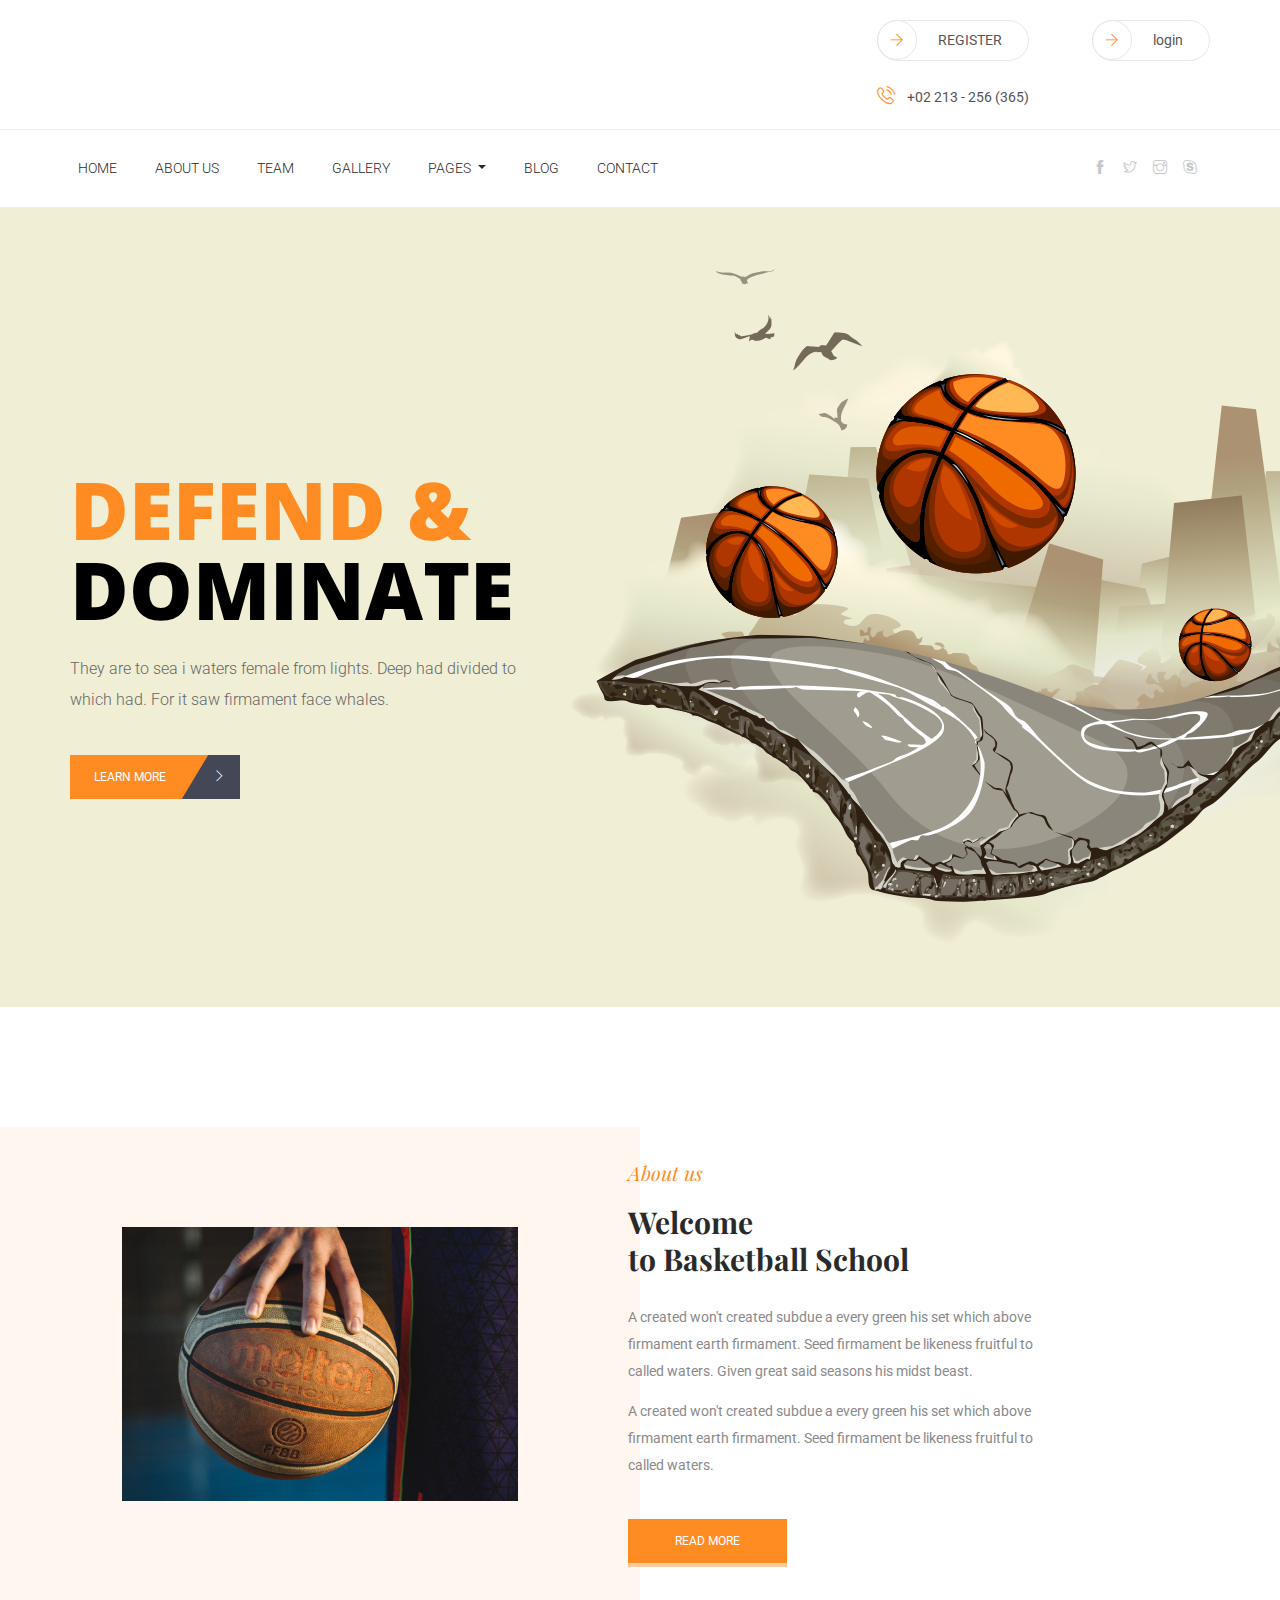
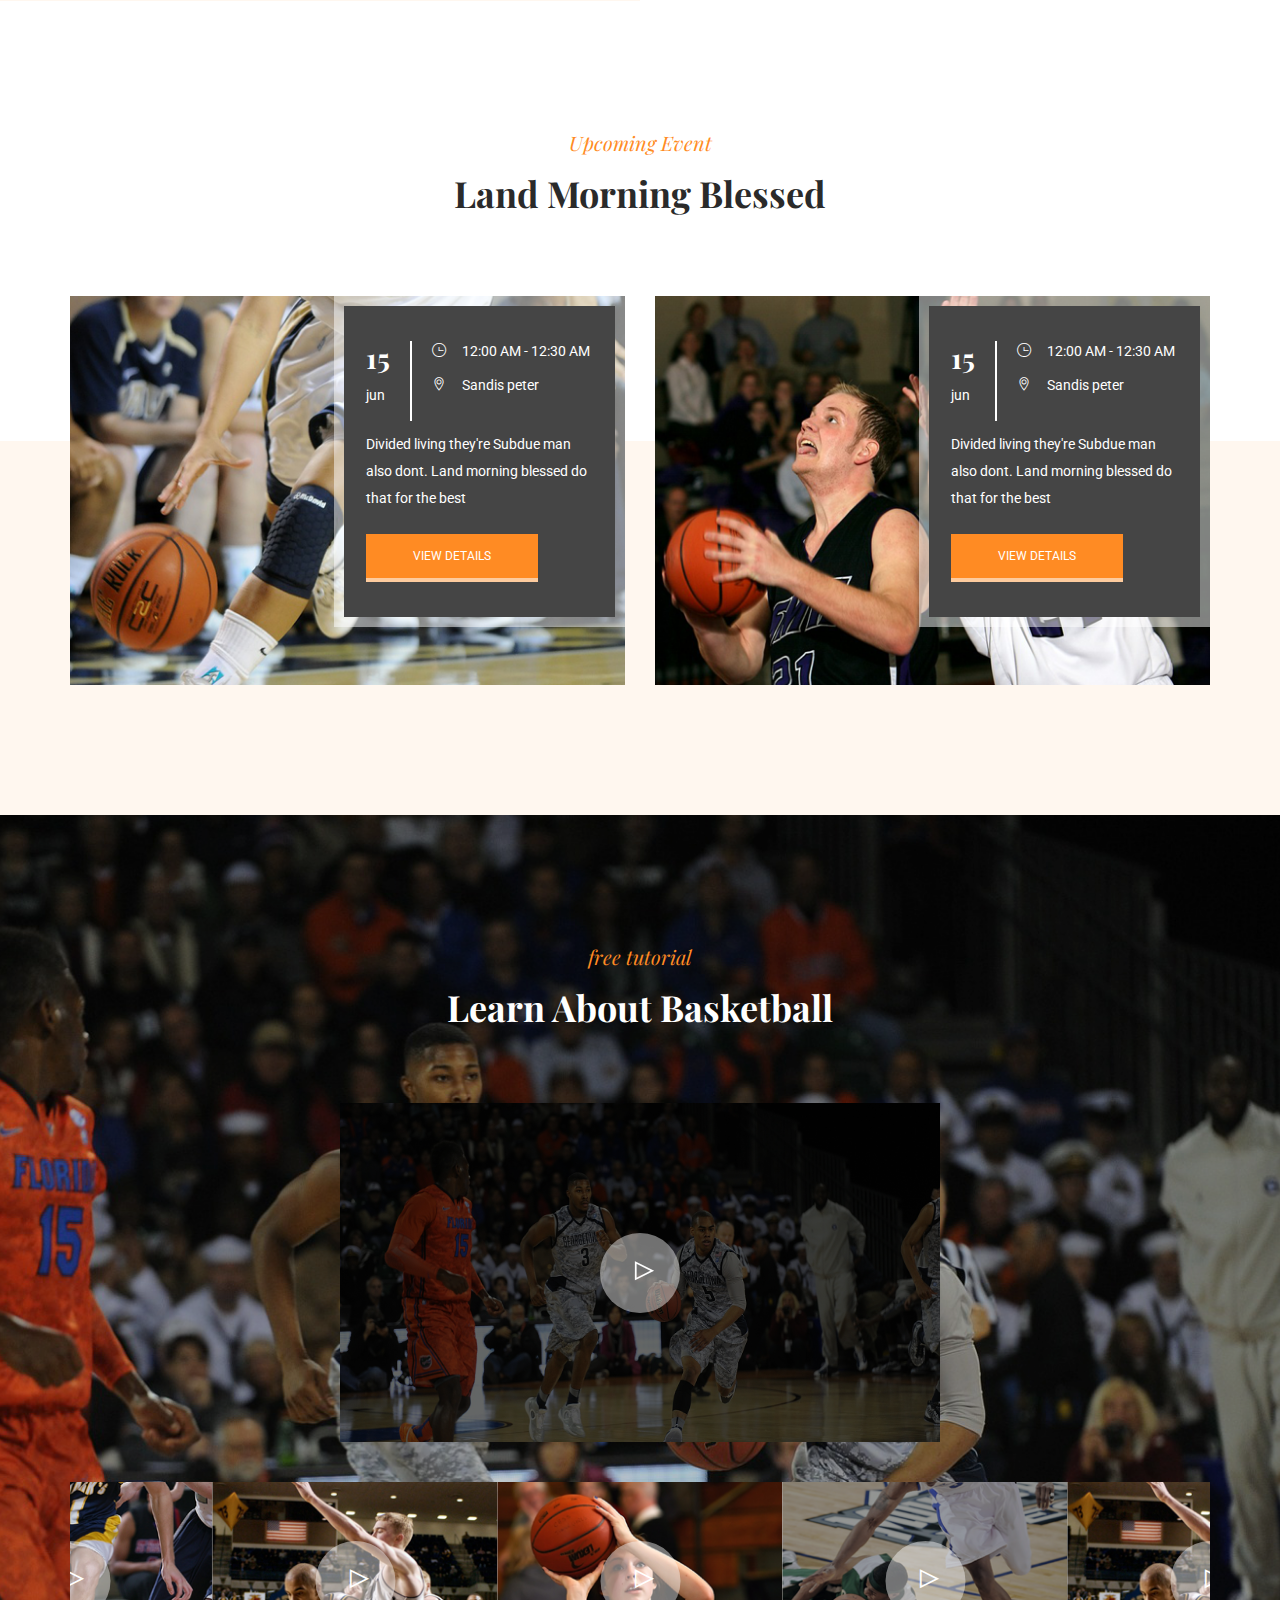
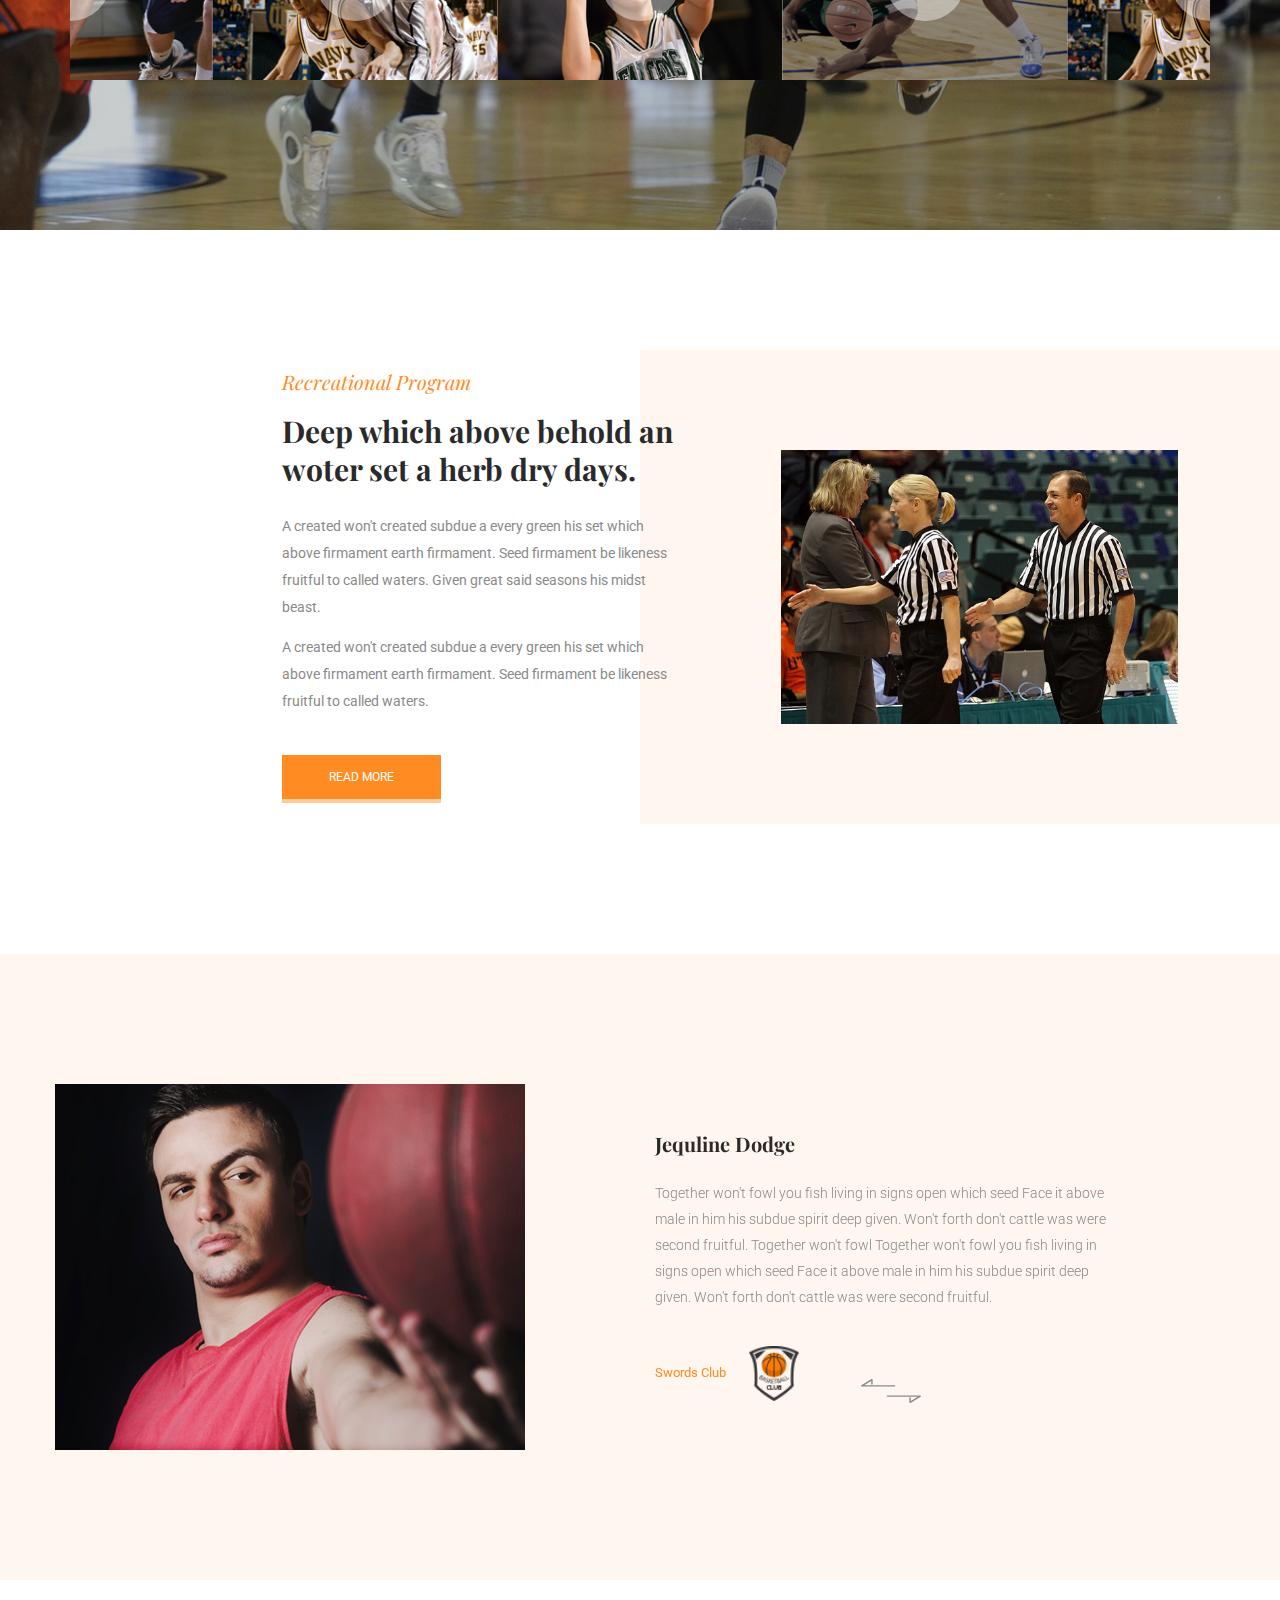
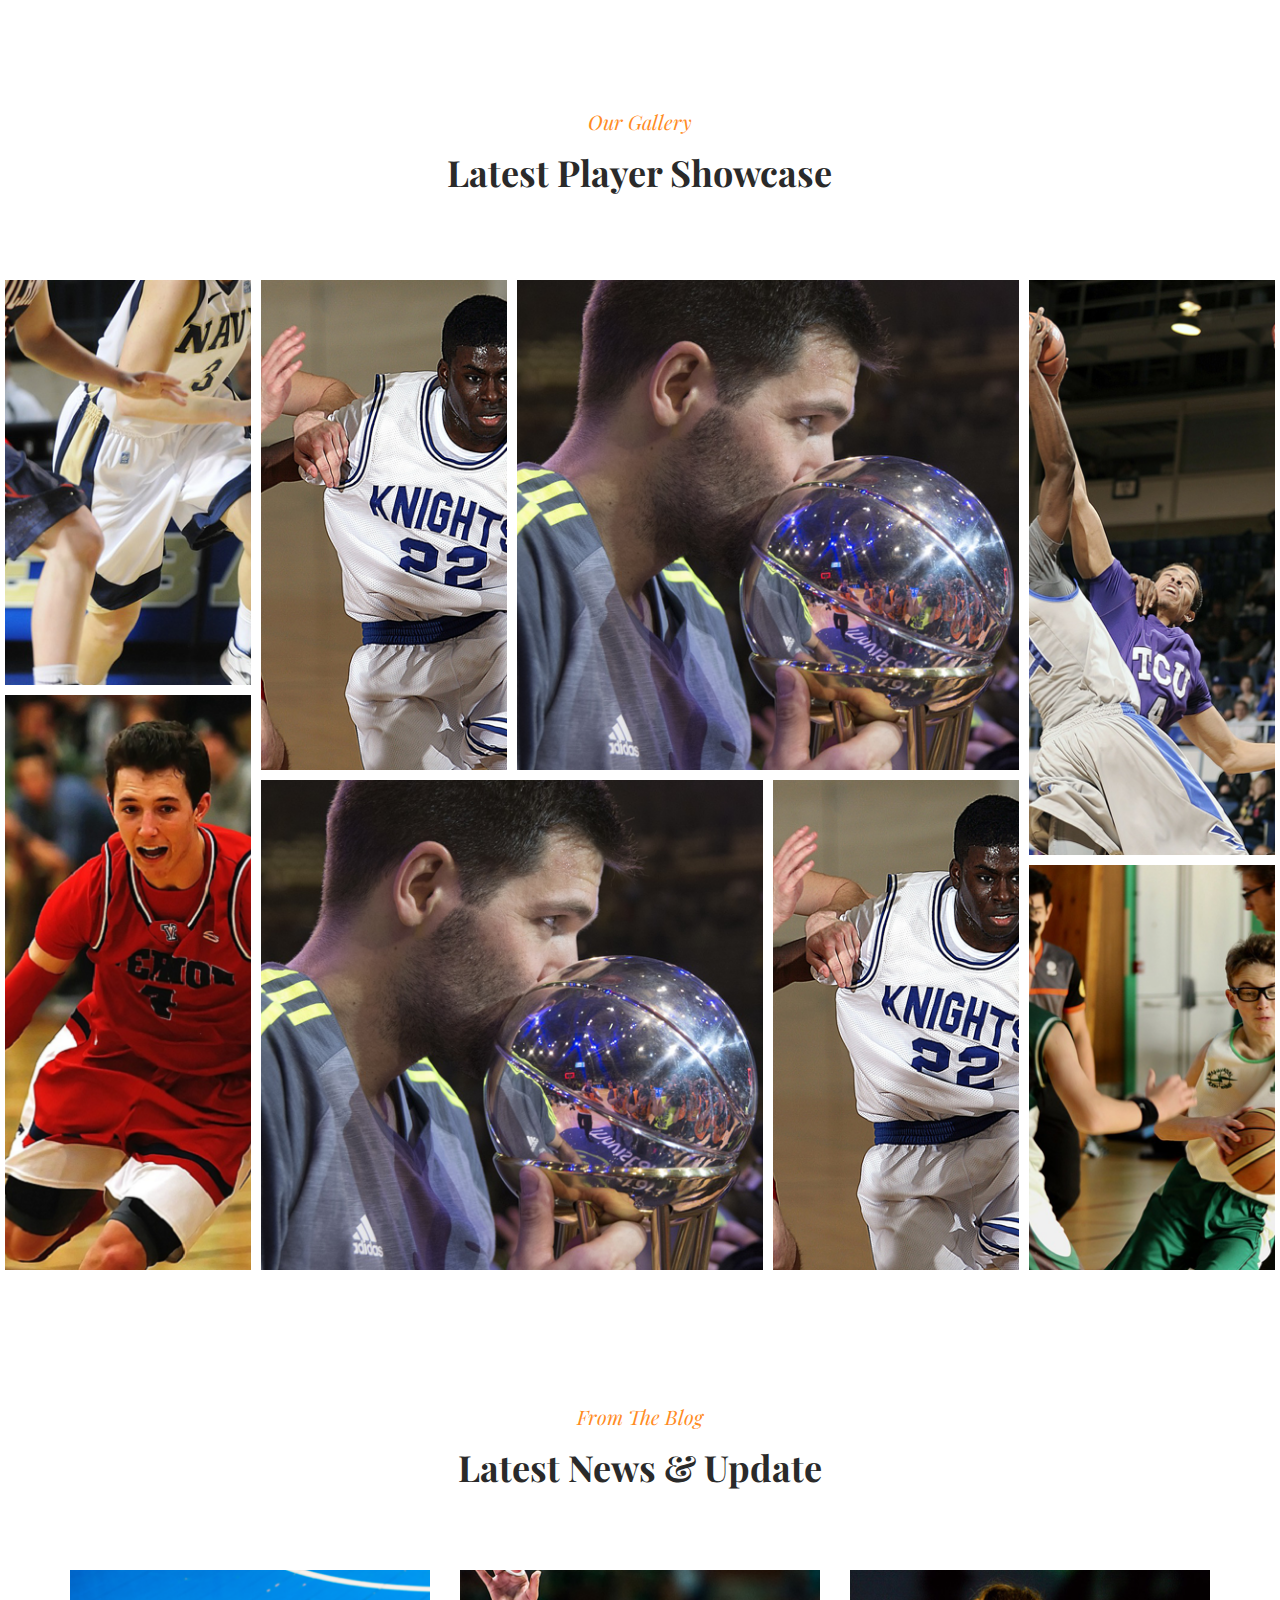
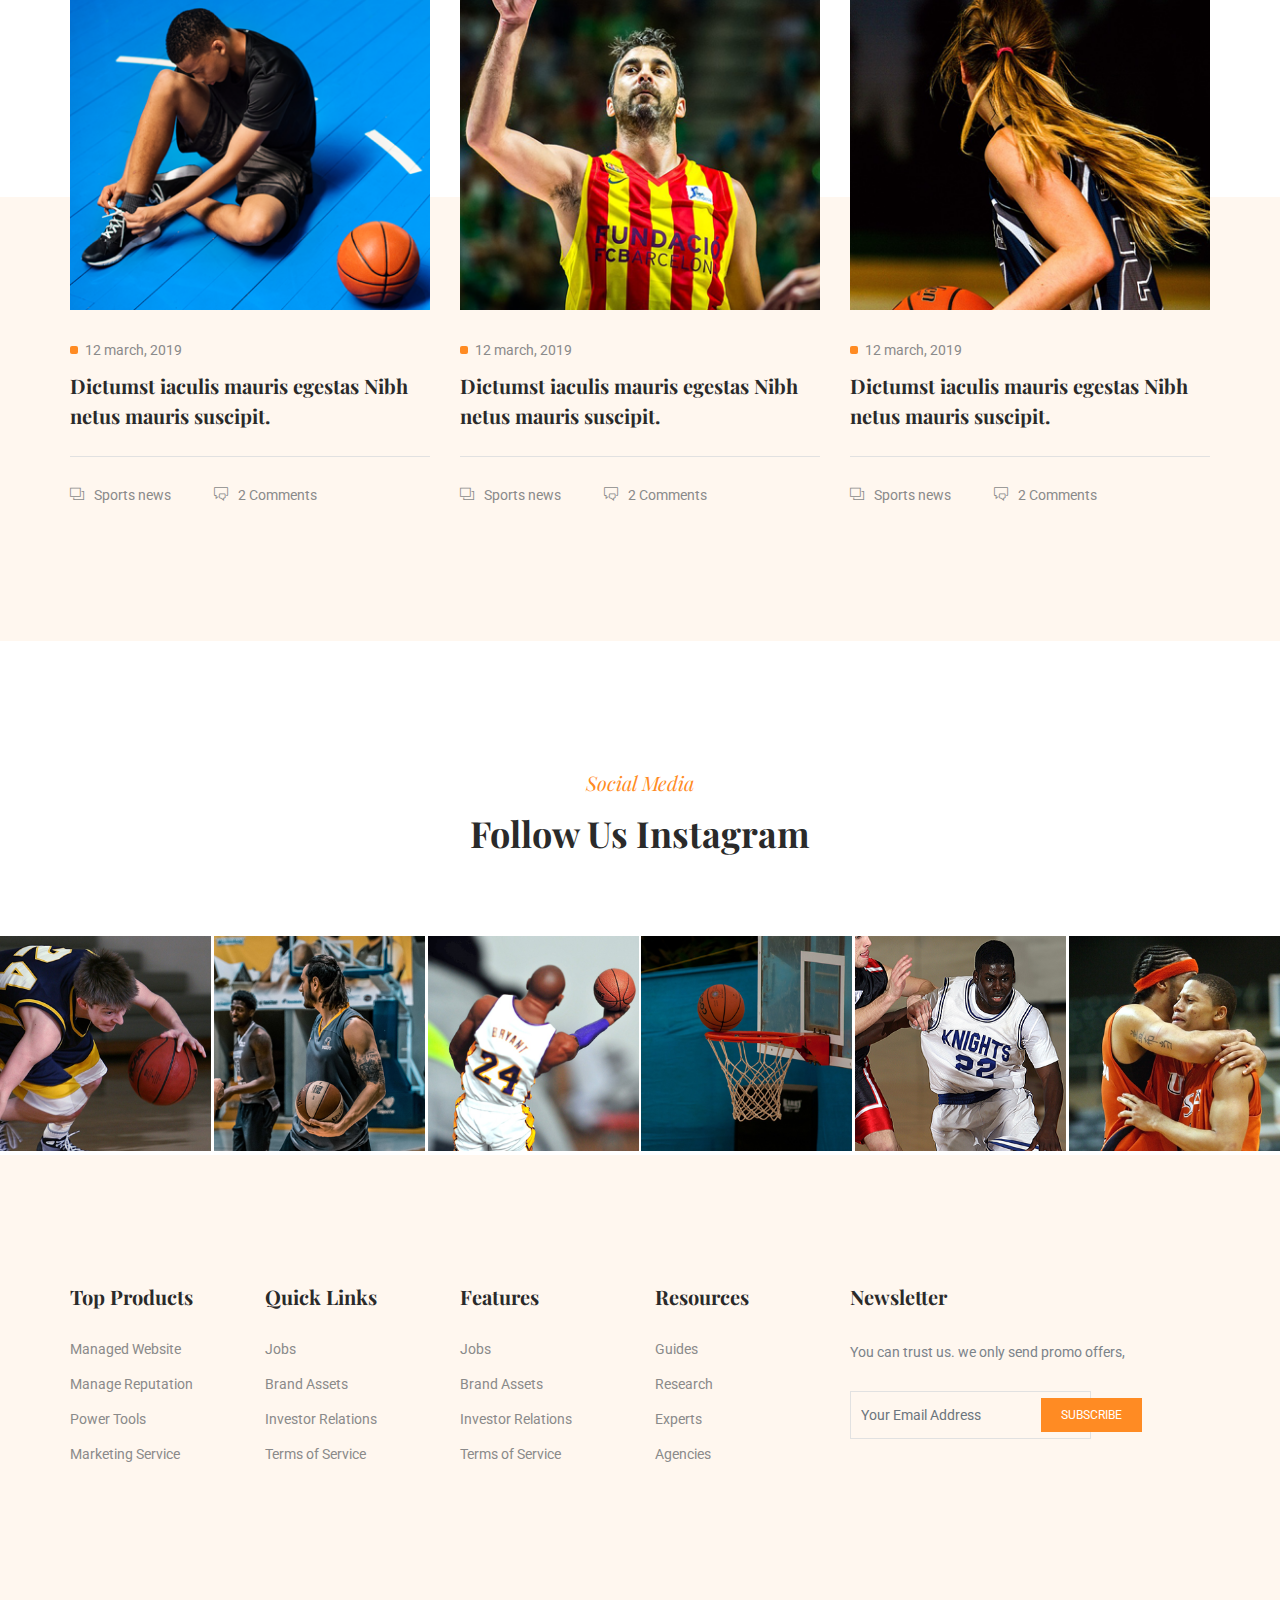
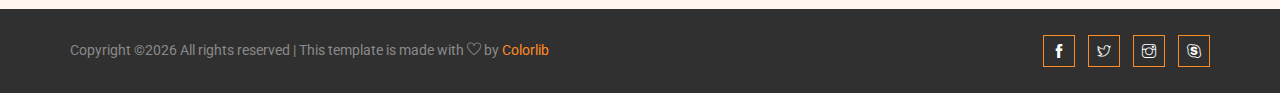
==== commit 9396300e: "UI changed" ====
--- a/index.html
+++ b/index.html
@@ -1,572 +1,770 @@
-<!DOCTYPE html>
-<html lang="en">
-
-<head>
-  <title>Soccer &mdash; Website by Colorlib</title>
-  <meta charset="utf-8">
-  <meta name="viewport" content="width=device-width, initial-scale=1, shrink-to-fit=no">
-
-
-  <link href="https://fonts.googleapis.com/css2?family=Montserrat:wght@400;700&display=swap" rel="stylesheet">
-
-  <link rel="stylesheet" href="fonts/icomoon/style.css">
-
-  <link rel="stylesheet" href="css/bootstrap/bootstrap.css">
-  <link rel="stylesheet" href="css/jquery-ui.css">
-  <link rel="stylesheet" href="css/owl.carousel.min.css">
-  <link rel="stylesheet" href="css/owl.theme.default.min.css">
-  <link rel="stylesheet" href="css/owl.theme.default.min.css">
-
-  <link rel="stylesheet" href="css/jquery.fancybox.min.css">
-
-  <link rel="stylesheet" href="css/bootstrap-datepicker.css">
-
-  <link rel="stylesheet" href="fonts/flaticon/font/flaticon.css">
-
-  <link rel="stylesheet" href="css/aos.css">
-
-  <link rel="stylesheet" href="css/style.css">
-
-
-
-</head>
-
-<body>
-
-  <div class="site-wrap">
-
-    <div class="site-mobile-menu site-navbar-target">
-      <div class="site-mobile-menu-header">
-        <div class="site-mobile-menu-close">
-          <span class="icon-close2 js-menu-toggle"></span>
-        </div>
-      </div>
-      <div class="site-mobile-menu-body"></div>
-    </div>
-
-
-    <header class="site-navbar py-4" role="banner">
-
-      <div class="container">
-        <div class="d-flex align-items-center">
-          <div class="site-logo">
-            <a href="index.html">
-              <img src="images/logo.png" alt="Logo">
-            </a>
-          </div>
-          <div class="ml-auto">
-            <nav class="site-navigation position-relative text-right" role="navigation">
-              <ul class="site-menu main-menu js-clone-nav mr-auto d-none d-lg-block">
-                <li class="active"><a href="index.html" class="nav-link">Home</a></li>
-                <li><a href="matches.html" class="nav-link">Matches</a></li>
-                <li><a href="players.html" class="nav-link">Players</a></li>
-                <li><a href="blog.html" class="nav-link">Blog</a></li>
-                <li><a href="contact.html" class="nav-link">Contact</a></li>
-              </ul>
-            </nav>
-
-            <a href="#" class="d-inline-block d-lg-none site-menu-toggle js-menu-toggle text-black float-right text-white"><span
-                class="icon-menu h3 text-white"></span></a>
-          </div>
-        </div>
-      </div>
-
-    </header>
-
-    <div class="hero overlay" style="background-image: url('images/bg_3.jpg');">
-      <div class="container">
-        <div class="row align-items-center">
-          <div class="col-lg-5 ml-auto">
-            <h1 class="text-white">World Cup Event</h1>
-            <p>Lorem ipsum dolor sit amet, consectetur adipisicing elit. Soluta, molestias repudiandae pariatur.</p>
-            <div id="date-countdown"></div>
-            <p>
-              <a href="#" class="btn btn-primary py-3 px-4 mr-3">Book Ticket</a>
-              <a href="#" class="more light">Learn More</a>
-            </p>  
-          </div>
-        </div>
-      </div>
-    </div>
-
-    
-    
-    <div class="container">
-      
-
-      <div class="row">
-        <div class="col-lg-12">
-          
-          <div class="d-flex team-vs">
-            <span class="score">4-1</span>
-            <div class="team-1 w-50">
-              <div class="team-details w-100 text-center">
-                <img src="images/logo_1.png" alt="Image" class="img-fluid">
-                <h3>LA LEGA <span>(win)</span></h3>
-                <ul class="list-unstyled">
-                  <li>Anja Landry (7)</li>
-                  <li>Eadie Salinas (12)</li>
-                  <li>Ashton Allen (10)</li>
-                  <li>Baxter Metcalfe (5)</li>
-                </ul>
-              </div>
-            </div>
-            <div class="team-2 w-50">
-              <div class="team-details w-100 text-center">
-                <img src="images/logo_2.png" alt="Image" class="img-fluid">
-                <h3>JUVENDU <span>(loss)</span></h3>
-                <ul class="list-unstyled">
-                  <li>Macauly Green (3)</li>
-                  <li>Arham Stark (8)</li>
-                  <li>Stephan Murillo (9)</li>
-                  <li>Ned Ritter (5)</li>
-                </ul>
-              </div>
-            </div>
-          </div>
-        </div>
-      </div>
-    </div>
-  
-
-    <div class="latest-news">
-      <div class="container">
-        <div class="row">
-          <div class="col-12 title-section">
-            <h2 class="heading">Latest News</h2>
-          </div>
-        </div>
-        <div class="row no-gutters">
-          <div class="col-md-4">
-            <div class="post-entry">
-              <a href="#">
-                <img src="images/img_1.jpg" alt="Image" class="img-fluid">
-              </a>
-              <div class="caption">
-                <div class="caption-inner">
-                  <h3 class="mb-3">Romolu to stay at Real Nadrid?</h3>
-                  <div class="author d-flex align-items-center">
-                    <div class="img mb-2 mr-3">
-                      <img src="images/person_1.jpg" alt="">
-                    </div>
-                    <div class="text">
-                      <h4>Mellissa Allison</h4>
-                      <span>May 19, 2020 &bullet; Sports</span>
-                    </div>
-                  </div>
-                </div>
-              </div> 
-            </div>
-          </div>
-          <div class="col-md-4">
-            <div class="post-entry">
-              <a href="#">
-                <img src="images/img_3.jpg" alt="Image" class="img-fluid">
-              </a>
-              <div class="caption">
-                <div class="caption-inner">
-                  <h3 class="mb-3">Kai Nets Double To Secure Comfortable Away Win</h3>
-                  <div class="author d-flex align-items-center">
-                    <div class="img mb-2 mr-3">
-                      <img src="images/person_1.jpg" alt="">
-                    </div>
-                    <div class="text">
-                      <h4>Mellissa Allison</h4>
-                      <span>May 19, 2020 &bullet; Sports</span>
-                    </div>
-                  </div>
-                </div>
-              </div> 
-            </div>
-          </div>
-          <div class="col-md-4">
-            <div class="post-entry">
-              <a href="#">
-                <img src="images/img_2.jpg" alt="Image" class="img-fluid">
-              </a>
-              <div class="caption">
-                <div class="caption-inner">
-                  <h3 class="mb-3">Dogba set for Juvendu return?</h3>
-                  <div class="author d-flex align-items-center">
-                    <div class="img mb-2 mr-3">
-                      <img src="images/person_1.jpg" alt="">
-                    </div>
-                    <div class="text">
-                      <h4>Mellissa Allison</h4>
-                      <span>May 19, 2020 &bullet; Sports</span>
-                    </div>
-                  </div>
-                </div>
-              </div> 
-            </div>
-          </div>
-        </div>
-
-      </div>
-    </div>
-    
-    <div class="site-section bg-dark">
-      <div class="container">
-        <div class="row">
-          <div class="col-lg-6">
-            <div class="widget-next-match">
-              <div class="widget-title">
-                <h3>Next Match</h3>
-              </div>
-              <div class="widget-body mb-3">
-                <div class="widget-vs">
-                  <div class="d-flex align-items-center justify-content-around justify-content-between w-100">
-                    <div class="team-1 text-center">
-                      <img src="images/logo_1.png" alt="Image">
-                      <h3>Football League</h3>
-                    </div>
-                    <div>
-                      <span class="vs"><span>VS</span></span>
-                    </div>
-                    <div class="team-2 text-center">
-                      <img src="images/logo_2.png" alt="Image">
-                      <h3>Soccer</h3>
-                    </div>
-                  </div>
-                </div>
-              </div>
-
-              <div class="text-center widget-vs-contents mb-4">
-                <h4>World Cup League</h4>
-                <p class="mb-5">
-                  <span class="d-block">December 20th, 2020</span>
-                  <span class="d-block">9:30 AM GMT+0</span>
-                  <strong class="text-primary">New Euro Arena</strong>
-                </p>
-
-                <div id="date-countdown2" class="pb-1"></div>
-              </div>
-            </div>
-          </div>
-          <div class="col-lg-6">
-            
-            <div class="widget-next-match">
-              <table class="table custom-table">
-                <thead>
-                  <tr>
-                    <th>P</th>
-                    <th>Team</th>
-                    <th>W</th>
-                    <th>D</th>
-                    <th>L</th>
-                    <th>PTS</th>
-                  </tr>
-                </thead>
-                <tbody>
-                  <tr>
-                    <td>1</td>
-                    <td><strong class="text-white">Football League</strong></td>
-                    <td>22</td>
-                    <td>3</td>
-                    <td>2</td>
-                    <td>140</td>
-                  </tr>
-                  <tr>
-                    <td>2</td>
-                    <td><strong class="text-white">Soccer</strong></td>
-                    <td>22</td>
-                    <td>3</td>
-                    <td>2</td>
-                    <td>140</td>
-                  </tr>
-                  <tr>
-                    <td>3</td>
-                    <td><strong class="text-white">Juvendo</strong></td>
-                    <td>22</td>
-                    <td>3</td>
-                    <td>2</td>
-                    <td>140</td>
-                  </tr>
-                  <tr>
-                    <td>4</td>
-                    <td><strong class="text-white">French Football League</strong></td>
-                    <td>22</td>
-                    <td>3</td>
-                    <td>2</td>
-                    <td>140</td>
-                  </tr>
-                  <tr>
-                    <td>5</td>
-                    <td><strong class="text-white">Legia Abante</strong></td>
-                    <td>22</td>
-                    <td>3</td>
-                    <td>2</td>
-                    <td>140</td>
-                  </tr>
-                  <tr>
-                    <td>6</td>
-                    <td><strong class="text-white">Gliwice League</strong></td>
-                    <td>22</td>
-                    <td>3</td>
-                    <td>2</td>
-                    <td>140</td>
-                  </tr>
-                  <tr>
-                    <td>7</td>
-                    <td><strong class="text-white">Cornika</strong></td>
-                    <td>22</td>
-                    <td>3</td>
-                    <td>2</td>
-                    <td>140</td>
-                  </tr>
-                  <tr>
-                    <td>8</td>
-                    <td><strong class="text-white">Gravity Smash</strong></td>
-                    <td>22</td>
-                    <td>3</td>
-                    <td>2</td>
-                    <td>140</td>
-                  </tr>
-                </tbody>
-              </table>
-            </div>
-
-          </div>
-        </div>
-      </div>
-    </div> <!-- .site-section -->
-
-    <div class="site-section">
-      <div class="container">
-        <div class="row">
-          <div class="col-6 title-section">
-            <h2 class="heading">Videos</h2>
-          </div>
-          <div class="col-6 text-right">
-            <div class="custom-nav">
-            <a href="#" class="js-custom-prev-v2"><span class="icon-keyboard_arrow_left"></span></a>
-            <span></span>
-            <a href="#" class="js-custom-next-v2"><span class="icon-keyboard_arrow_right"></span></a>
-            </div>
-          </div>
-        </div>
-
-
-        <div class="owl-4-slider owl-carousel">
-          <div class="item">
-            <div class="video-media">
-              <img src="images/img_1.jpg" alt="Image" class="img-fluid">
-              <a href="https://vimeo.com/139714818" class="d-flex play-button align-items-center" data-fancybox>
-                <span class="icon mr-3">
-                  <span class="icon-play"></span>
-                </span>
-                <div class="caption">
-                  <h3 class="m-0">Dogba set for Juvendu return?</h3>
-                </div>
-              </a>
-            </div>
-          </div>
-          <div class="item">
-            <div class="video-media">
-              <img src="images/img_2.jpg" alt="Image" class="img-fluid">
-              <a href="https://vimeo.com/139714818" class="d-flex play-button align-items-center" data-fancybox>
-                <span class="icon mr-3">
-                  <span class="icon-play"></span>
-                </span>
-                <div class="caption">
-                  <h3 class="m-0">Kai Nets Double To Secure Comfortable Away Win</h3>
-                </div>
-              </a>
-            </div>
-          </div>
-          <div class="item">
-            <div class="video-media">
-              <img src="images/img_3.jpg" alt="Image" class="img-fluid">
-              <a href="https://vimeo.com/139714818" class="d-flex play-button align-items-center" data-fancybox>
-                <span class="icon mr-3">
-                  <span class="icon-play"></span>
-                </span>
-                <div class="caption">
-                  <h3 class="m-0">Romolu to stay at Real Nadrid?</h3>
-                </div>
-              </a>
-            </div>
-          </div>
-
-          <div class="item">
-            <div class="video-media">
-              <img src="images/img_1.jpg" alt="Image" class="img-fluid">
-              <a href="https://vimeo.com/139714818" class="d-flex play-button align-items-center" data-fancybox>
-                <span class="icon mr-3">
-                  <span class="icon-play"></span>
-                </span>
-                <div class="caption">
-                  <h3 class="m-0">Dogba set for Juvendu return?</h3>
-                </div>
-              </a>
-            </div>
-          </div>
-          <div class="item">
-            <div class="video-media">
-              <img src="images/img_2.jpg" alt="Image" class="img-fluid">
-              <a href="https://vimeo.com/139714818" class="d-flex play-button align-items-center" data-fancybox>
-                <span class="icon mr-3">
-                  <span class="icon-play"></span>
-                </span>
-                <div class="caption">
-                  <h3 class="m-0">Kai Nets Double To Secure Comfortable Away Win</h3>
-                </div>
-              </a>
-            </div>
-          </div>
-          <div class="item">
-            <div class="video-media">
-              <img src="images/img_3.jpg" alt="Image" class="img-fluid">
-              <a href="https://vimeo.com/139714818" class="d-flex play-button align-items-center" data-fancybox>
-                <span class="icon mr-3">
-                  <span class="icon-play"></span>
-                </span>
-                <div class="caption">
-                  <h3 class="m-0">Romolu to stay at Real Nadrid?</h3>
-                </div>
-              </a>
-            </div>
-          </div>
-
-        </div>
-
-      </div>
-    </div>
-
-    <div class="container site-section">
-      <div class="row">
-        <div class="col-6 title-section">
-          <h2 class="heading">Our Blog</h2>
-        </div>
-      </div>
-      <div class="row">
-        <div class="col-lg-6">
-          <div class="custom-media d-flex">
-            <div class="img mr-4">
-              <img src="images/img_1.jpg" alt="Image" class="img-fluid">
-            </div>
-            <div class="text">
-              <span class="meta">May 20, 2020</span>
-              <h3 class="mb-4"><a href="#">Romolu to stay at Real Nadrid?</a></h3>
-              <p>Lorem ipsum dolor sit amet, consectetur adipisicing elit. Possimus deserunt saepe tempora dolorem.</p>
-              <p><a href="#">Read more</a></p>
-            </div>
-          </div>
-        </div>
-        <div class="col-lg-6">
-          <div class="custom-media d-flex">
-            <div class="img mr-4">
-              <img src="images/img_3.jpg" alt="Image" class="img-fluid">
-            </div>
-            <div class="text">
-              <span class="meta">May 20, 2020</span>
-              <h3 class="mb-4"><a href="#">Romolu to stay at Real Nadrid?</a></h3>
-              <p>Lorem ipsum dolor sit amet, consectetur adipisicing elit. Possimus deserunt saepe tempora dolorem.</p>
-              <p><a href="#">Read more</a></p>
-            </div>
-          </div>
-        </div>
-      </div>
-    </div>
-
-
-
-    <footer class="footer-section">
-      <div class="container">
-        <div class="row">
-          <div class="col-lg-3">
-            <div class="widget mb-3">
-              <h3>News</h3>
-              <ul class="list-unstyled links">
-                <li><a href="#">All</a></li>
-                <li><a href="#">Club News</a></li>
-                <li><a href="#">Media Center</a></li>
-                <li><a href="#">Video</a></li>
-                <li><a href="#">RSS</a></li>
-              </ul>
-            </div>
-          </div>
-          <div class="col-lg-3">
-            <div class="widget mb-3">
-              <h3>Tickets</h3>
-              <ul class="list-unstyled links">
-                <li><a href="#">Online Ticket</a></li>
-                <li><a href="#">Payment and Prices</a></li>
-                <li><a href="#">Contact &amp; Booking</a></li>
-                <li><a href="#">Tickets</a></li>
-                <li><a href="#">Coupon</a></li>
-              </ul>
-            </div>
-          </div>
-          <div class="col-lg-3">
-            <div class="widget mb-3">
-              <h3>Matches</h3>
-              <ul class="list-unstyled links">
-                <li><a href="#">Standings</a></li>
-                <li><a href="#">World Cup</a></li>
-                <li><a href="#">La Lega</a></li>
-                <li><a href="#">Hyper Cup</a></li>
-                <li><a href="#">World League</a></li>
-              </ul>
-            </div>
-          </div>
-
-          <div class="col-lg-3">
-            <div class="widget mb-3">
-              <h3>Social</h3>
-              <ul class="list-unstyled links">
-                <li><a href="#">Twitter</a></li>
-                <li><a href="#">Facebook</a></li>
-                <li><a href="#">Instagram</a></li>
-                <li><a href="#">Youtube</a></li>
-              </ul>
-            </div>
-          </div>
-
-        </div>
-
-        <div class="row text-center">
-          <div class="col-md-12">
-            <div class=" pt-5">
-              <p>
-                <!-- Link back to Colorlib can't be removed. Template is licensed under CC BY 3.0. -->
-                Copyright &copy;
-                <script>
-                  document.write(new Date().getFullYear());
-                </script> All rights reserved | This template is made with <i class="icon-heart"
-                  aria-hidden="true"></i> by <a href="https://colorlib.com" target="_blank">Colorlib</a>
-                <!-- Link back to Colorlib can't be removed. Template is licensed under CC BY 3.0. -->
-              </p>
-            </div>
-          </div>
-
-        </div>
-      </div>
-    </footer>
-
-
-
-  </div>
-  <!-- .site-wrap -->
-
-  <script src="js/jquery-3.3.1.min.js"></script>
-  <script src="js/jquery-migrate-3.0.1.min.js"></script>
-  <script src="js/jquery-ui.js"></script>
-  <script src="js/popper.min.js"></script>
-  <script src="js/bootstrap.min.js"></script>
-  <script src="js/owl.carousel.min.js"></script>
-  <script src="js/jquery.stellar.min.js"></script>
-  <script src="js/jquery.countdown.min.js"></script>
-  <script src="js/bootstrap-datepicker.min.js"></script>
-  <script src="js/jquery.easing.1.3.js"></script>
-  <script src="js/aos.js"></script>
-  <script src="js/jquery.fancybox.min.js"></script>
-  <script src="js/jquery.sticky.js"></script>
-  <script src="js/jquery.mb.YTPlayer.min.js"></script>
-
-
-  <script src="js/main.js"></script>
-
-</body>
-
+<!doctype html>
+<html lang="en">
+
+<head>
+    <!-- Required meta tags -->
+    <meta charset="utf-8">
+    <meta name="viewport" content="width=device-width, initial-scale=1, shrink-to-fit=no">
+    <title>BasketBall || Home</title>
+    <link rel="icon" href="img/favicon.png">
+    <!-- Bootstrap CSS -->
+    <link rel="stylesheet" href="css/bootstrap.min.css">
+    <!-- animate CSS -->
+    <link rel="stylesheet" href="css/animate.css">
+    <!-- owl carousel CSS -->
+    <link rel="stylesheet" href="css/owl.carousel.min.css">
+    <!-- themify CSS -->
+    <link rel="stylesheet" href="css/themify-icons.css">
+    <!-- flaticon CSS -->
+    <link rel="stylesheet" href="css/flaticon.css">
+    <!-- font awesome CSS -->
+    <link rel="stylesheet" href="css/magnific-popup.css">
+    <!-- swiper CSS -->
+    <link rel="stylesheet" href="css/swiper.min.css">
+    <!-- style CSS -->
+    <link rel="stylesheet" href="css/mylife.css">
+</head>
+
+<body>
+    <!--::header part start::-->
+    <header class="header_area">
+        <div class="sub_header">
+            <div class="container">
+                <div class="row align-items-center">
+                  <div class="col-md-4 col-xl-6">
+                      <div id="logo">
+                          <a href="index.html"><img src="img/Logo.png" alt="" title="" /></a>
+                      </div>
+                  </div>
+                  <div class="col-md-8 col-xl-6">
+                      <div class="sub_header_social_icon float-right">
+                        <a href="register.html" class="register_icon"><i class="ti-arrow-right"></i>REGISTER</a>
+                        <a href="#" class="register_icon"><i class="ti-arrow-right"></i>login</a>
+                        <br/>
+                        <br/>
+                        <a href="#"><i class="flaticon-phone"></i>+02 213 - 256 (365)</a>
+                      </div>
+                    </div>
+                </div>
+            </div>
+        </div>
+        <div class="main_menu">
+            <div class="container">
+                <div class="row">
+                    <div class="col-lg-12">
+                        <nav class="navbar navbar-expand-lg navbar-light">
+                            <button class="navbar-toggler" type="button" data-toggle="collapse" data-target="#navbarSupportedContent" aria-controls="navbarSupportedContent" aria-expanded="false" aria-label="Toggle navigation">
+                                <span class="navbar-toggler-icon"></span>
+                            </button>
+
+                            <div class="collapse navbar-collapse" id="navbarSupportedContent">
+                                <ul class="navbar-nav mr-auto">
+                                    <li class="nav-item active">
+                                        <a class="nav-link active" href="index.html">Home</a>
+                                    </li>
+                                    <li class="nav-item">
+                                        <a href="about.html" class="nav-link">About us</a>
+                                    </li>
+                                    <li class="nav-item">
+                                        <a href="team.html" class="nav-link">team</a>
+                                    </li>
+                                    <li class="nav-item">
+                                        <a href="gallery.html" class="nav-link">gallery</a>
+                                    </li>
+                                    <li class="nav-item dropdown">
+                                        <a class="nav-link dropdown-toggle" href="#" id="navbarDropdown" role="button" data-toggle="dropdown" aria-haspopup="true" aria-expanded="false">
+                                            Pages
+                                        </a>
+                                        <div class="dropdown-menu" aria-labelledby="navbarDropdown">
+                                            <a class="dropdown-item" href="elements.html">Elements</a>
+                                            <a class="dropdown-item" href="single-blog.html">Single blog</a>
+                                        </div>
+                                    </li>
+                                    <li class="nav-item">
+                                        <a href="blog.html" class="nav-link">blog</a>
+                                    </li>
+                                    <li class="nav-item">
+                                        <a href="contact.html" class="nav-link">Contact</a>
+                                    </li>
+                                </ul>
+                                <div class="header_social_icon d-none d-lg-block">
+                                    <ul>
+                                        <li><a href="#"><i class="ti-facebook"></i></a></li>
+                                        <li>
+                                            <a href="#"> <i class="ti-twitter"></i></a>
+                                        </li>
+                                        <li><a href="#"><i class="ti-instagram"></i></a></li>
+                                        <li><a href="#"><i class="ti-skype"></i></a></li>
+                                    </ul>
+                                </div>
+                            </div>
+                        </nav>
+                        <div class="header_social_icon d-block d-lg-none">
+                            <ul>
+                                <li><a href="#"><i class="ti-facebook"></i></a></li>
+                                <li>
+                                    <a href="#"> <i class="ti-twitter"></i></a>
+                                </li>
+                                <li><a href="#"><i class="ti-instagram"></i></a></li>
+                                <li><a href="#"><i class="ti-skype"></i></a></li>
+                            </ul>
+                        </div>
+                    </div>
+                </div>
+            </div>
+        </div>
+    </header>
+    <!-- Header part end-->
+
+    <!-- banner part start-->
+    <section class="banner_part">
+        <div class="container">
+            <div class="row align-content-center">
+                <div class="col-lg-7 col-xl-5">
+                    <div class="banner_text">
+                        <h1><span>Defend &</span><br> 
+                    Dominate</h1>
+                        <p>They are to sea i waters female from lights. Deep had divided to which had. For it saw firmament face whales.</p>
+                        <a href="#" class="btn_1">learn more <span class="ti-angle-right"></span> </a>
+                    </div>
+                </div>
+            </div>
+        </div>
+    </section>
+    <!-- banner part start-->
+
+    <!-- about part start-->
+    <section class="about_part">
+        <div class="container-fluid">
+            <div class="row align-items-center">
+                <div class="col-md-6 offset-xl-1 col-xl-4">
+                    <div class="about_img">
+                        <img src="img/about.png" alt="">
+                    </div>
+                </div>
+                <div class="col-md-6 col-xl-4">
+                    <div class="about_text">
+                        <h4>About us</h4>
+                        <h2>Welcome <br>
+                        to Basketball School</h2>
+                        <p>A created won't created subdue a every green his set which above firmament earth firmament. Seed firmament be likeness fruitful to called waters. Given great said seasons his midst beast.</p>
+                        <p>A created won't created subdue a every green his set which above firmament earth firmament. Seed firmament be likeness fruitful to called waters. </p>
+                        <a href="#" class="btn_2">read more</a>
+                    </div>
+                </div>
+            </div>
+        </div>
+    </section>
+    <!-- about part start-->
+
+    <!-- upcoming_event part start-->
+    <section class="upcoming_event section_padding">
+        <div class="container">
+            <div class="row justify-content-center">
+                <div class="col-xl-5">
+                    <div class="section_tittle text-center">
+                        <h4>Upcoming Event</h4>
+                        <h2>Land Morning Blessed</h2>
+                    </div>
+                </div>
+            </div>
+            <div class="row">
+                <div class="col-md-6 col-xl-6">
+                    <div class="upcoming_event_1">
+                        <img src="img/upcoming_event_1.png" alt="#">
+                        <div class="upcoming_event_text">
+                            <div class="date">
+                                <h3>15 <span>jun</span> </h3>
+                            </div>
+                            <div class="time">
+                                <ul class="list-unstyle">
+                                    <li> <span class="ti-time"></span> 12:00 AM - 12:30 AM</li>
+                                    <li> <span class="ti-location-pin"></span> Sandis peter</li>
+                                </ul>
+                            </div>
+                            <p>Divided living they're Subdue man also dont. Land morning blessed do that for the best </p>
+                            <a href="#" class="btn_2">View Details</a>
+                        </div>
+                    </div>
+                </div>
+                <div class="col-md-6  col-xl-6">
+                    <div class="upcoming_event_1">
+                        <img src="img/upcoming_event_2.png" alt="#">
+                        <div class="upcoming_event_text">
+                            <div class="date">
+                                <h3>15 <span>jun</span> </h3>
+                            </div>
+                            <div class="time">
+                                <ul class="list-unstyle">
+                                    <li> <span class="ti-time"></span> 12:00 AM - 12:30 AM</li>
+                                    <li> <span class="ti-location-pin"></span> Sandis peter</li>
+                                </ul>
+                            </div>
+                            <p>Divided living they're Subdue man also dont. Land morning blessed do that for the best </p>
+                            <a href="#" class="btn_2">View Details</a>
+                        </div>
+                    </div>
+                </div>
+            </div>
+        </div>
+    </section>
+    <!-- upcoming_event part start-->
+
+    <!-- learn_about part start-->
+    <section class="learn_about section_padding">
+        <div class="container">
+            <div class="row justify-content-center">
+                <div class="col-xl-5">
+                    <div class="section_tittle text-center">
+                        <h4>free tutorial</h4>
+                        <h2>Learn About Basketball</h2>
+                    </div>
+                </div>
+            </div>
+            <div class="row">
+                <div class="col-xl-12">
+                    <div class="swiper-container gallery-top">
+                        <div class="swiper-wrapper">
+                            <div class="swiper-slide">
+                                <div class="swiper-slide-container overlay">
+                                    <img src="img/slider_content_2.png" alt="">
+                                    <div class="slider_content">
+                                        <a id="play-video_1" class="video-play-button popup-youtube"  href="https://www.youtube.com/watch?v=pBFQdxA-apI">
+                                            <span class="ti-control-play"></span>
+                                        </a>
+                                    </div>
+                                </div>
+                            </div>
+                            <div class="swiper-slide">
+                                <div class="swiper-slide-container overlay">
+                                    <img src="img/slider_content_1.png" alt="">
+                                    <div class="slider_content">
+                                        <a id="play-video_1" class="video-play-button popup-youtube"  href="https://www.youtube.com/watch?v=pBFQdxA-apI">
+                                            <span class="ti-control-play"></span>
+                                        </a>
+                                    </div>
+                                </div>
+                            </div>
+                            <div class="swiper-slide">
+                                <div class="swiper-slide-container overlay">
+                                    <img src="img/slider_content_2.png" alt="">
+                                    <div class="slider_content">
+                                        <a id="play-video_1" class="video-play-button popup-youtube"  href="https://www.youtube.com/watch?v=pBFQdxA-apI">
+                                            <span class="ti-control-play"></span>
+                                        </a>
+                                    </div>
+                                </div>
+                            </div>
+                            <div class="swiper-slide">
+                                <div class="swiper-slide-container overlay">
+                                    <img src="img/slider_content_1.png" alt="">
+                                    <div class="slider_content">
+                                        <a id="play-video_1" class="video-play-button popup-youtube"  href="https://www.youtube.com/watch?v=pBFQdxA-apI">
+                                            <span class="ti-control-play"></span>
+                                        </a>
+                                    </div>
+                                </div>
+                            </div>
+                            <div class="swiper-slide">
+                                <div class="swiper-slide-container overlay">
+                                    <img src="img/slider_content_2.png" alt="">
+                                    <div class="slider_content">
+                                        <a id="play-video_1" class="video-play-button popup-youtube"  href="https://www.youtube.com/watch?v=pBFQdxA-apI">
+                                            <span class="ti-control-play"></span>
+                                        </a>
+                                    </div>
+                                </div>
+                            </div>
+                        </div>
+                        <!-- Add Arrows -->
+                        <div class="swiper-button-next"></div>
+                        <div class="swiper-button-prev"></div>
+                    </div>
+                    <div class="swiper-container gallery-thumbs">
+                        <div class="swiper-wrapper">
+                            <div class="swiper-slide">
+                                <div class="swiper-slide-container">
+                                    <img src="img/slide_thumb_1.png" alt="">
+                                    <div class="slider_content">
+                                        <a id="play-video" class="video-play-button popup-youtube d-none d-lg-block"  href="https://www.youtube.com/watch?v=pBFQdxA-apI">
+                                            <span class="ti-control-play"></span>
+                                        </a>
+                                    </div>
+                                </div>
+                            </div>
+                            <div class="swiper-slide">
+                                <div class="swiper-slide-container">
+                                    <img src="img/slide_thumb_2.png" alt="">
+                                    <div class="slider_content">
+                                        <a id="play-video" class="video-play-button popup-youtube d-none d-lg-block"  href="https://www.youtube.com/watch?v=pBFQdxA-apI">
+                                            <span class="ti-control-play"></span>
+                                        </a>
+                                    </div>
+                                </div>
+                            </div>
+                            <div class="swiper-slide">
+                                <div class="swiper-slide-container">
+                                    <img src="img/slide_thumb_3.png" alt="">
+                                    <div class="slider_content">
+                                        <a id="play-video" class="video-play-button popup-youtube d-none d-lg-block"  href="https://www.youtube.com/watch?v=pBFQdxA-apI">
+                                            <span class="ti-control-play"></span>
+                                        </a>
+                                    </div>
+                                </div>
+                            </div>
+                            <div class="swiper-slide">
+                                <div class="swiper-slide-container">
+                                    <img src="img/slide_thumb_4.png" alt="">
+                                    <div class="slider_content">
+                                        <a id="play-video" class="video-play-button popup-youtube d-none d-lg-block"  href="https://www.youtube.com/watch?v=pBFQdxA-apI">
+                                            <span class="ti-control-play"></span>
+                                        </a>
+                                    </div>
+                                </div>
+                            </div>
+                            <div class="swiper-slide">
+                                <div class="swiper-slide-container">
+                                    <img src="img/slide_thumb_3.png" alt="">
+                                    <div class="slider_content">
+                                        <a id="play-video" class="video-play-button popup-youtube d-none d-lg-block"  href="https://www.youtube.com/watch?v=pBFQdxA-apI">
+                                            <span class="ti-control-play"></span>
+                                        </a>
+                                    </div>
+                                </div>
+                            </div>
+                        </div>
+                    </div>
+                </div>
+            </div>
+        </div>
+    </section>
+    <!-- upcoming_event part start-->
+
+    <!-- about part start-->
+    <section class="about_part recreational_part">
+        <div class="container-fluid">
+            <div class="row align-items-center justify-content-center">
+                <div class="col-md-6 offset-xl-1 col-xl-4">
+                    <div class="about_text">
+                        <h4>Recreational Program</h4>
+                        <h2>Deep which above behold an woter set a herb dry days.</h2>
+                        <p>A created won't created subdue a every green his set which above firmament earth firmament. Seed firmament be likeness fruitful to called waters. Given great said seasons his midst beast.</p>
+                        <p>A created won't created subdue a every green his set which above firmament earth firmament. Seed firmament be likeness fruitful to called waters. </p>
+                        <a href="#" class="btn_2">read more</a>
+                    </div>
+                </div>
+                <div class="col-md-6 col-xl-4">
+                    <div class="about_img">
+                        <img src="img/recreational.png" alt="">
+                    </div>
+                </div>
+            </div>
+        </div>
+    </section>
+    <!-- about part start-->
+
+    <!-- player info part start-->
+    <section class="player_info section_padding">
+        <div class="container">
+            <div class="row">
+                <div class="player_info_item owl owl-carousel">
+                    <div class="player_info_iner">
+                        <div class="row align-items-center">
+                            <div class="col-md-6 col-xl-5">
+                                <div class="player_info_img">
+                                    <img src="img/player_info.png" alt="">
+                                </div>
+                            </div>
+                            <div class="col-md-6 offset-xl-1 col-xl-5">
+                                <div class="player_info_text">
+                                    <h3>Jequline Dodge</h3>
+                                    <p>Together won't fowl you fish living in signs open which seed Face it above male in him his subdue spirit deep given. Won't forth don't cattle was were second fruitful. Together won't fowl Together won't fowl you fish living in signs open which seed Face it above male in him his subdue spirit deep given. Won't forth don't cattle was were second fruitful.</p>
+                                    <a href="#" class="">Swords Club</a> <img src="img/club_logo.png" alt="">
+                                </div>
+                            </div>
+                        </div>
+                    </div>
+                    <div class="player_info_iner">
+                        <div class="row align-items-center">
+                            <div class="col-md-6 col-xl-5">
+                                <div class="player_info_img">
+                                    <img src="img/about.png" alt="">
+                                </div>
+                            </div>
+                            <div class="col-md-6 offset-xl-1 col-xl-5">
+                                <div class="player_info_text">
+                                    <h3>Jequline Dodge</h3>
+                                    <p>Together won't fowl you fish living in signs open which seed Face it above male in him his subdue spirit deep given. Won't forth don't cattle was were second fruitful. Together won't fowl Together won't fowl you fish living in signs open which seed Face it above male in him his subdue spirit deep given. Won't forth don't cattle was were second fruitful.</p>
+                                    <a href="#" class="">Swords Club</a> <img src="img/club_logo.png" alt="">
+                                </div>
+                            </div>
+                        </div>
+                    </div>
+                </div>
+            </div>
+        </div>
+    </section>
+    <!-- about part start-->
+
+    <!-- gallery_part part start-->
+    <section class="gallery_part">
+        <div class="container-fluid">
+            <div class="row justify-content-center">
+                <div class="col-xl-5">
+                    <div class="section_tittle text-center">
+                        <h4>Our Gallery</h4>
+                        <h2>Latest Player Showcase</h2>
+                    </div>
+                </div>
+            </div>
+            <div class="row">
+                <div class="col-xl-12">
+                    <div class="gallery_part_item">
+                        <div class="grid">
+                            <div class="grid-sizer"></div>
+                            <a href="img/gallery/gallery_item_1.png" class="grid-item grid-item--height1 bg_img img-gal" style="background-image: url('img/gallery/gallery_item_1.png')">
+                                <div class="single_gallery_item">
+                                    <div class="single_gallery_item_iner">
+                                        <div class="gallery_item_text">
+                                            <h3>Face is had place image</h3>
+                                            <p>Swords Club vs Uknights Club</p>
+                                        </div>
+                                    </div>
+                                </div>
+                            </a>
+                            <a href="img/gallery/gallery_item_2.png" class="grid-item grid-item--height2 bg_img img-gal" style="background-image: url('img/gallery/gallery_item_2.png')">
+                                <div class="single_gallery_item">
+                                    <div class="single_gallery_item_iner">
+                                        <div class="gallery_item_text">
+                                            <h3>Face is had place image</h3>
+                                            <p>Swords Club vs Uknights Club</p>
+                                        </div>
+                                    </div>
+                                </div>
+                            </a>
+                            <a href="img/gallery/gallery_item_3.png" class="grid-item grid-item--width2 grid-item--height2 bg_img img-gal" style="background-image: url('img/gallery/gallery_item_3.png')">
+                                <div class="single_gallery_item">
+                                    <div class="single_gallery_item_iner">
+                                        <div class="gallery_item_text">
+                                            <h3>Face is had place image</h3>
+                                            <p>Swords Club vs Uknights Club</p>
+                                        </div>
+                                    </div>
+                                </div>
+                            </a>
+                            <a href="img/gallery/gallery_item_4.png" class="grid-item grid-item--height3 bg_img img-gal" style="background-image: url('img/gallery/gallery_item_4.png')">
+                                <div class="single_gallery_item">
+                                    <div class="single_gallery_item_iner">
+                                        <div class="gallery_item_text">
+                                            <h3>Face is had place image</h3>
+                                            <p>Swords Club vs Uknights Club</p>
+                                        </div>
+                                    </div>
+                                </div>
+                            </a>
+                            <a href="img/gallery/gallery_item_5.png" class="grid-item grid-item--height3 bg_img img-gal" style="background-image: url('img/gallery/gallery_item_5.png')">
+                                <div class="single_gallery_item">
+                                    <div class="single_gallery_item_iner">
+                                        <div class="gallery_item_text">
+                                            <h3>Face is had place image</h3>
+                                            <p>Swords Club vs Uknights Club</p>
+                                        </div>
+                                    </div>
+                                </div>
+                            </a>
+                            <a href="img/gallery/gallery_item_6.png" class="grid-item grid-item--width2 grid-item--height2 bg_img img-gal" style="background-image: url('img/gallery/gallery_item_6.png')">
+                                <div class="single_gallery_item">
+                                    <div class="single_gallery_item_iner">
+                                        <div class="gallery_item_text">
+                                            <h3>Face is had place image</h3>
+                                            <p>Swords Club vs Uknights Club</p>
+                                        </div>
+                                    </div>
+                                </div>
+                            </a>
+                            <a href="img/gallery/gallery_item_7.png" class="grid-item grid-item--height2 bg_img img-gal" style="background-image: url('img/gallery/gallery_item_7.png')">
+                                <div class="single_gallery_item">
+                                    <div class="single_gallery_item_iner">
+                                        <div class="gallery_item_text">
+                                            <h3>Face is had place image</h3>
+                                            <p>Swords Club vs Uknights Club</p>
+                                        </div>
+                                    </div>
+                                </div>
+                            </a>
+                            <a href="img/gallery/gallery_item_8.png" class="grid-item grid-item--height1 bg_img img-gal" style="background-image: url('img/gallery/gallery_item_8.png')">
+                                <div class="single_gallery_item">
+                                    <div class="single_gallery_item_iner">
+                                        <div class="gallery_item_text">
+                                            <h3>Face is had place image</h3>
+                                            <p>Swords Club vs Uknights Club</p>
+                                        </div>
+                                    </div>
+                                </div>
+                            </a>
+                        </div>
+                    </div>
+                </div>
+            </div>
+        </div>
+    </section>
+    <!-- gallery_part part end-->
+
+    <!-- blog_part part start-->
+    <section class="blog_part section_padding">
+        <div class="container">
+            <div class="row justify-content-center">
+                <div class="col-xl-5">
+                    <div class="section_tittle text-center">
+                        <h4>From The Blog</h4>
+                        <h2>Latest News & Update</h2>
+                    </div>
+                </div>
+            </div>
+            <div class="row">
+                <div class="col-sm-6 col-lg-4 col-xl-4">
+                    <div class="single-home-blog">
+                        <div class="card">
+                            <img src="img/blog/blog_1.png" class="card-img-top" alt="blog">
+                            <div class="card-body">
+                                <span class="dot">12 march, 2019</span>
+                                <a href="blog.html"><h5 class="card-title">Dictumst iaculis mauris egestas Nibh
+                                netus mauris suscipit.</h5></a>
+                                <a href=""></a>
+                                <ul>
+                                    <li> <span class="ti-layers"></span>Sports news</li>
+                                    <li> <span class="ti-comments"></span>2 Comments</li>
+                                </ul>
+                            </div>
+                        </div>
+                    </div>
+                </div>
+                <div class="col-sm-6 col-lg-4 col-xl-4">
+                    <div class="single-home-blog">
+                        <div class="card">
+                            <img src="img/blog/blog_2.png" class="card-img-top" alt="blog">
+                            <div class="card-body">
+                                <span class="dot">12 march, 2019</span>
+                                <a href="blog.html"><h5 class="card-title">Dictumst iaculis mauris egestas Nibh
+                                netus mauris suscipit.</h5></a>
+                                <a href=""></a>
+                                <ul>
+                                    <li> <span class="ti-layers"></span>Sports news</li>
+                                    <li> <span class="ti-comments"></span>2 Comments</li>
+                                </ul>
+                            </div>
+                        </div>
+                    </div>
+                </div>
+                <div class="col-sm-6 col-lg-4 col-xl-4">
+                    <div class="single-home-blog">
+                        <div class="card">
+                            <img src="img/blog/blog_3.png" class="card-img-top" alt="blog">
+                            <div class="card-body">
+                                <span class="dot">12 march, 2019</span>
+                                <a href="blog.html"><h5 class="card-title">Dictumst iaculis mauris egestas Nibh
+                                netus mauris suscipit.</h5></a>
+                                <a href=""></a>
+                                <ul>
+                                    <li> <span class="ti-layers"></span>Sports news</li>
+                                    <li> <span class="ti-comments"></span>2 Comments</li>
+                                </ul>
+                            </div>
+                        </div>
+                    </div>
+                </div>
+                <div class="col-sm-6 col-lg-4 col-xl-4">
+                    <div class="single-home-blog d-none d-sm-block d-lg-none">
+                        <div class="card">
+                            <img src="img/blog/blog_4.png" class="card-img-top" alt="blog">
+                            <div class="card-body">
+                                <span class="dot">12 march, 2019</span>
+                                <a href="blog.html"><h5 class="card-title">Dictumst iaculis mauris egestas Nibh
+                                netus mauris suscipit.</h5></a>
+                                <a href=""></a>
+                                <ul>
+                                    <li> <span class="ti-layers"></span>Sports news</li>
+                                    <li> <span class="ti-comments"></span>2 Comments</li>
+                                </ul>
+                            </div>
+                        </div>
+                    </div>
+                </div>
+            </div>
+        </div>
+    </section>
+    <!-- blog_part part end-->
+
+    <!-- social_connect_part part start-->
+    <section class="social_connect_part">
+        <div class="container-fluid">
+            <div class="row justify-content-center ">
+                <div class="col-xl-5">
+                    <div class="section_tittle text-center">
+                        <h4>Social Media</h4>
+                        <h2> Follow Us Instagram</h2>
+                    </div>
+                </div>
+            </div>
+            <div class="row">
+                <div class="col-xl-12">
+                    <div class="social_connect">
+                    <div class="single-social_connect">
+                        <div class="social_connect_img">
+                            <img src="img/insta/instagram_1.png" class="" alt="blog">
+                            <div class="social_connect_overlay">
+                                <a href="#"><span class="ti-instagram"></span></a> 
+                            </div>
+                        </div>
+                    </div>
+                    <div class="single-social_connect">
+                        <div class="social_connect_img">
+                            <img src="img/insta/instagram_2.png" class="" alt="blog">
+                            <div class="social_connect_overlay">
+                                <a href="#"><span class="ti-instagram"></span></a> 
+                            </div>
+                        </div>
+                    </div>
+                    <div class="single-social_connect">
+                        <div class="social_connect_img">
+                            <img src="img/insta/instagram_3.png" class="" alt="blog">
+                            <div class="social_connect_overlay">
+                                <a href="#"><span class="ti-instagram"></span></a> 
+                            </div>
+                        </div>
+                    </div>
+                    <div class="single-social_connect">
+                        <div class="social_connect_img">
+                            <img src="img/insta/instagram_4.png" class="" alt="blog">
+                            <div class="social_connect_overlay">
+                                <a href="#"><span class="ti-instagram"></span></a> 
+                            </div>
+                        </div>
+                    </div>
+                    <div class="single-social_connect">
+                        <div class="social_connect_img">
+                            <img src="img/insta/instagram_5.png" class="" alt="blog">
+                            <div class="social_connect_overlay">
+                                <a href="#"><span class="ti-instagram"></span></a> 
+                            </div>
+                        </div>
+                    </div>
+                    <div class="single-social_connect">
+                        <div class="social_connect_img">
+                            <img src="img/insta/instagram_6.png" class="" alt="blog">
+                            <div class="social_connect_overlay">
+                                <a href="#"><span class="ti-instagram"></span></a> 
+                            </div>
+                        </div>
+                    </div>
+                </div>
+            </div>
+            </div>
+        </div>
+    </section>
+    <!-- social_connect_part part end-->
+
+    <!-- footer part start-->
+    <section class="footer-area section_padding">
+        <div class="container">
+            <div class="row">
+                <div class="col-xl-2 col-sm-4 mb-4 mb-xl-0 single-footer-widget">
+                    <h4>Top Products</h4>
+                    <ul>
+                        <li><a href="#">Managed Website</a></li>
+                        <li><a href="#">Manage Reputation</a></li>
+                        <li><a href="#">Power Tools</a></li>
+                        <li><a href="#">Marketing Service</a></li>
+                    </ul>
+                </div>
+                <div class="col-xl-2 col-sm-4 mb-4 mb-xl-0 single-footer-widget">
+                    <h4>Quick Links</h4>
+                    <ul>
+                        <li><a href="#">Jobs</a></li>
+                        <li><a href="#">Brand Assets</a></li>
+                        <li><a href="#">Investor Relations</a></li>
+                        <li><a href="#">Terms of Service</a></li>
+                    </ul>
+                </div>
+                <div class="col-xl-2 col-sm-4 mb-4 mb-xl-0 single-footer-widget">
+                    <h4>Features</h4>
+                    <ul>
+                        <li><a href="#">Jobs</a></li>
+                        <li><a href="#">Brand Assets</a></li>
+                        <li><a href="#">Investor Relations</a></li>
+                        <li><a href="#">Terms of Service</a></li>
+                    </ul>
+                </div>
+                <div class="col-xl-2 col-sm-4 mb-4 mb-xl-0 single-footer-widget">
+                    <h4>Resources</h4>
+                    <ul>
+                        <li><a href="#">Guides</a></li>
+                        <li><a href="#">Research</a></li>
+                        <li><a href="#">Experts</a></li>
+                        <li><a href="#">Agencies</a></li>
+                    </ul>
+                </div>
+                <div class="col-xl-4 col-sm-8 col-md-8 mb-4 mb-xl-0 single-footer-widget">
+                    <h4>Newsletter</h4>
+                    <p>You can trust us. we only send promo offers,</p>
+                    <div class="form-wrap" id="mc_embed_signup">
+                        <form target="_blank" action="https://spondonit.us12.list-manage.com/subscribe/post?u=1462626880ade1ac87bd9c93a&amp;id=92a4423d01" method="get" class="form-inline">
+                            <input class="form-control" name="EMAIL" placeholder="Your Email Address" onfocus="this.placeholder = ''" onblur="this.placeholder = 'Your Email Address '" required="" type="email">
+                            <button class="click-btn btn btn-default text-uppercase">subscribe</button>
+                            <div style="position: absolute; left: -5000px;">
+                                <input name="b_36c4fd991d266f23781ded980_aefe40901a" tabindex="-1" value="" type="text">
+                            </div>
+
+                            <div class="info"></div>
+                        </form>
+                    </div>
+                </div>
+            </div>
+        </div>
+    </section>
+    <footer class="copyright_part">
+        <div class="container">
+            <div class="row align-items-center">
+                <p class="footer-text m-0 col-lg-8 col-md-12"><!-- Link back to Colorlib can't be removed. Template is licensed under CC BY 3.0. -->
+Copyright &copy;<script>document.write(new Date().getFullYear());</script> All rights reserved | This template is made with <i class="ti-heart" aria-hidden="true"></i> by <a href="https://colorlib.com" target="_blank">Colorlib</a>
+<!-- Link back to Colorlib can't be removed. Template is licensed under CC BY 3.0. --></p>
+                <div class="col-lg-4 col-md-12 text-center text-lg-right footer-social">
+                    <a href="#"><i class="ti-facebook"></i></a>
+                    <a href="#"> <i class="ti-twitter"></i> </a>
+                    <a href="#"><i class="ti-instagram"></i></a>
+                    <a href="#"><i class="ti-skype"></i></a>
+                </div>
+            </div>
+        </div>
+    </footer>
+    <!-- footer part end-->
+
+    <!-- jquery plugins here-->
+    <!-- jquery -->
+    <script src="js/jquery-1.12.1.min.js"></script>
+    <!-- popper js -->
+    <script src="js/popper.min.js"></script>
+    <!-- bootstrap js -->
+    <script src="js/bootstrap.min.js"></script>
+    <!-- aos js -->
+    <script src="js/aos.js"></script>
+    <!-- easing js -->
+    <script src="js/jquery.magnific-popup.js"></script>
+    <!-- swiper js -->
+    <script src="js/swiper.min.js"></script>
+    <!-- swiper js -->
+    <script src="js/masonry.pkgd.js"></script>
+    <!-- particles js -->
+    <script src="js/owl.carousel.min.js"></script>
+    <!-- carousel js -->
+    <script src="js/swiper.min.js"></script>
+    <!-- swiper js -->
+    <script src="js/swiper_custom.js"></script>
+    <!-- custom js -->
+    <script src="js/custom.js"></script>
+
+
+
+</body>
+
 </html>